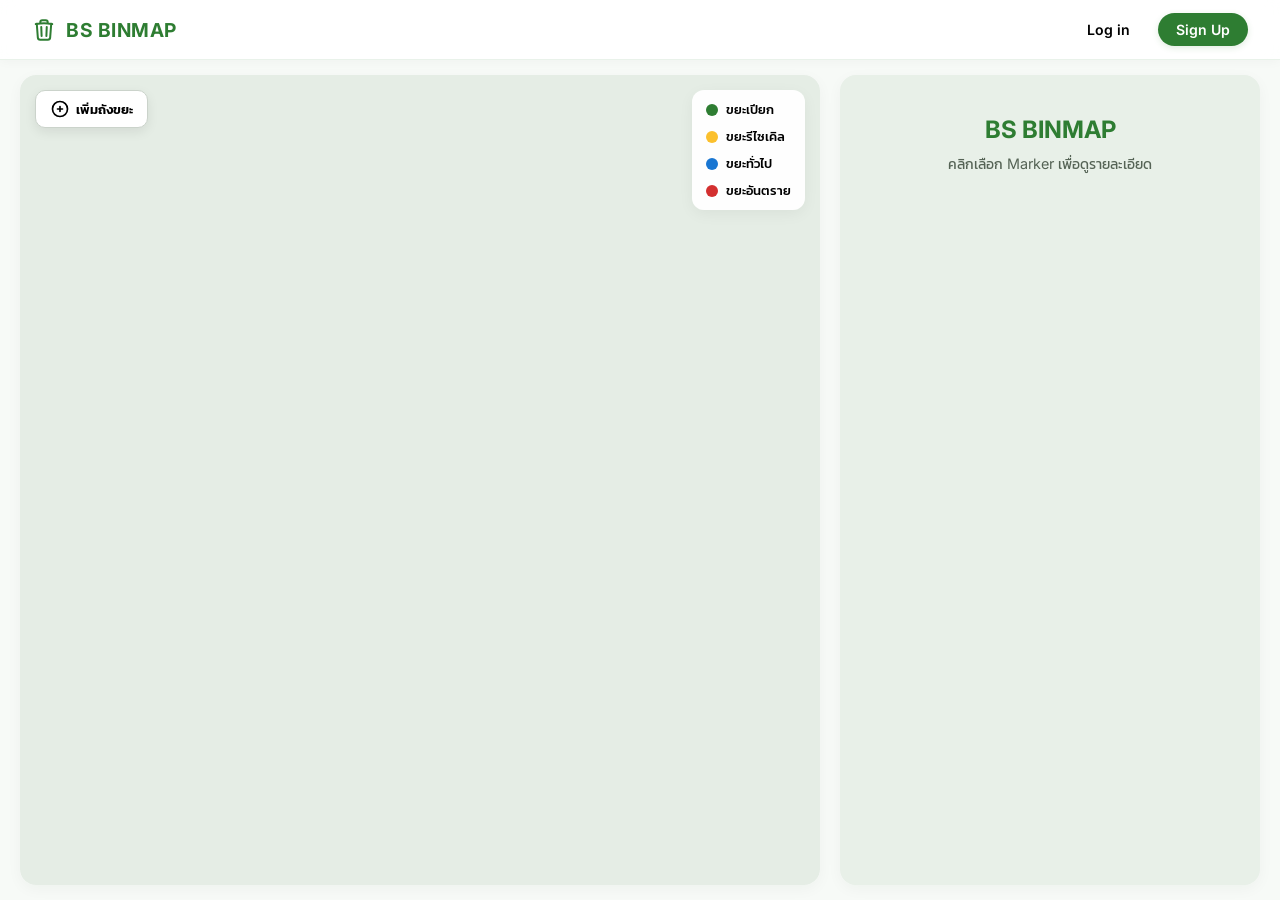
==== index.html @ f14abd6c "First upload" ====
<!DOCTYPE html>
<html lang="th">
<head>
    <meta charset="UTF-8">
    <meta name="viewport" content="width=device-width, initial-scale=1.0">
    <title>BS BINMAP</title>
    <link rel="preconnect" href="https://fonts.googleapis.com">
    <link rel="preconnect" href="https://fonts.gstatic.com" crossorigin>
    <link href="https://fonts.googleapis.com/css2?family=Inter:wght@400;500;600;700&family=Kanit:wght@300;400;500;600;700&display=swap" rel="stylesheet">
    <link rel="stylesheet" href="https://unpkg.com/leaflet@1.9.4/dist/leaflet.css" />
    <link rel="stylesheet" href="style.css">
</head>
<body>

    <header class="main-header">
        <div class="header-left">
            <div class="logo-container">
                <svg class="trash-icon" xmlns="http://www.w3.org/2000/svg" fill="none" viewBox="0 0 24 24" stroke-width="2" stroke="currentColor">
                    <path stroke-linecap="round" stroke-linejoin="round" d="M14.74 9l-.346 9m-4.788 0L9.26 9m9.968-3.21c.342.052.682.107 1.022.166m-1.022-.165L18.16 19.673a2.25 2.25 0 01-2.244 2.077H8.084a2.25 2.25 0 01-2.244-2.077L4.772 5.79m14.456 0a48.108 48.108 0 00-3.478-.397m-12 .562c.34-.059.68-.114 1.022-.165m0 0a48.11 48.11 0 013.478-.397m7.5 0v-.916c0-1.18-.91-2.164-2.09-2.201a51.964 51.964 0 00-3.32 0c-1.18.037-2.09 1.022-2.09 2.201v.916m7.5 0a48.667 48.667 0 00-7.5 0" />
                </svg>
                <span class="brand-name">BS BINMAP</span>
            </div>
        </div>
        <div class="header-right">
<div class="auth-buttons">
                    <a href="login.html" class="btn-login">Log in</a>
                    <a href="signup.html" class="btn-signup">Sign Up</a>
                </div>
        </div>
    </header>

    <main class="content-area">
        <div class="main-container">
            
            <div class="map-card">
                <div id="map"></div>

                <button id="addBinModeBtn" title="โหมดเพิ่มจุดทิ้งขยะใหม่">
                    <svg xmlns="http://www.w3.org/2000/svg" fill="none" viewBox="0 0 24 24" stroke-width="2" stroke="currentColor" style="width: 20px; height: 20px;">
                        <path stroke-linecap="round" stroke-linejoin="round" d="M12 9v6m3-3H9m12 0a9 9 0 11-18 0 9 9 0 0118 0z" />
                    </svg>
                    <span>เพิ่มถังขยะ</span>
                </button>
                
                <div class="map-legend">
                    <div class="legend-item">
                        <div class="marker-icon green"></div>
                        <span class="legend-text">ขยะเปียก </span>
                    </div>
                    <div class="legend-item">
                        <div class="marker-icon yellow"></div>
                        <span class="legend-text">ขยะรีไซเคิล</span>
                    </div>
                    <div class="legend-item">
                        <div class="marker-icon blue"></div>
                        <span class="legend-text">ขยะทั่วไป</span>
                    </div>
                    <div class="legend-item">
                        <div class="marker-icon red"></div>
                        <span class="legend-text">ขยะอันตราย</span>
                    </div>
                </div>
            </div>

            <aside class="sidebar">
                
                <div id="sidebarPlaceholder">
                    <h2>BS BINMAP</h2>
                    <p>คลิกเลือก Marker เพื่อดูรายละเอียด<br>
                </div>

                <div id="sidebarContent">
                    <div class="sidebar-header-title">
                        <h3 id="binTitle">-</h3>
                        <button class="close-sidebar-btn" title="ปิดข้อมูล">&times;</button>
                    </div>

                    <img id="binImage" class="sidebar-image" src="" alt="Bin Image">

                    <div class="info-group-box">
                        <div class="info-row">
                            <span class="info-label">ประเภท</span>
                            <span class="info-text" id="binType">-</span>
                        </div>
                        <div class="info-row">
                            <span class="info-label">สีของถัง</span>
                            <span class="info-text" id="binColor">-</span>
                        </div>
                        <div class="info-row">
                            <span class="info-label">สถานที่</span>
                            <span class="info-text" id="binLocation">-</span>
                        </div>
                        <div class="info-row">
                            <span class="info-label">อัปเดตล่าสุด</span>
                            <span class="info-text" id="binUpdate">-</span>
                        </div>
                    </div>

                    <div class="combined-feedback-box">
                        <h4>ความคิดเห็น</h4>
                        <div id="binComments"></div>
                                <div class="inline-contribution">
                                    <input type="text" class="report-input" placeholder="พิมพ์ความคิดเห็น หรือรายงานปัญหาถังขยะ...">
                                    <div class="action-buttons-group">
                                        <button class="upload-btn" id="uploadImageBtn">📸 อัปโหลดรูปภาพ</button>
                                        <button class="submit-report-btn">ส่งรายงาน</button>
                                    </div>
                                    <input type="file" id="imageInput" style="display: none;" accept="image/*">
                                    <div id="imagePreviewContainer" class="image-preview-container" style="position: relative; margin-top: 10px; display: none; justify-content: center; align-items: center; background: #f0f0f0; border-radius: 12px; padding: 5px;">
                                        <img id="imagePreview" src="" style="max-width: 100%; max-height: 200px; width: auto; height: auto; object-fit: contain; border-radius: 8px; border: 2px solid var(--primary-light);">
                                        <button id="removeImageBtn" style="position: absolute; top: -10px; right: -10px; background: rgba(255,0,0,0.8); color: white; border: none; border-radius: 50%; width: 24px; height: 24px; cursor: pointer; font-size: 14px; font-weight: bold; box-shadow: 0 2px 5px rgba(0,0,0,0.2);">&times;</button>
                                    </div>
                                </div>
                        </div>
                    </div>
                </div>

            </aside>

        </div>
    </main>

    <div id="addBinModal" class="modal-backdrop" style="display: none;">
        <div class="modal-container">
            <div class="modal-header">
                <h3>➕ เพิ่มจุดทิ้งขยะใหม่</h3>
                <button id="closeModalBtn" class="close-modal-x">&times;</button>
            </div>
            <div class="modal-body">
                <div class="form-group">
                    <label>ประเภทขยะ</label>
                    <select id="newBinType" class="report-input" style="width:100%; height:36px; background:white; font-family:inherit;">
                        <option value="ขยะเปียก">ขยะเปียก</option>
                        <option value="ขยะรีไซเคิล" selected>ขยะรีไซเคิล</option>
                        <option value="ขยะทั่วไป">ขยะทั่วไป</option>
                        <option value="ขยะอันตราย">ขยะอันตราย</option>
                    </select>
                </div>
                <div class="form-group">
                    <label>คำอธิบายสถานที่ตั้ง</label>
                    <input type="text" id="newBinLocation" class="report-input" placeholder="ตัวอย่าง: ข้างประตูทางเข้าขวาฝั่งโรงอาหาร">
                </div>
            </div>
            <div class="modal-footer">
                <button id="saveBinBtn" class="submit-report-btn modal-submit-btn">💾 บันทึกจุดทิ้งขยะใหม่</button>
            </div>
        </div>
    </div>

    <!-- Image Viewer Modal -->
    <div id="imageViewerModal" class="image-viewer-backdrop">
        <div class="image-viewer-container">
            <img id="fullImage" src="" alt="Full View">
            <button class="close-viewer-btn">&times;</button>
        </div>
    </div>

    <script src="https://unpkg.com/leaflet@1.9.4/dist/leaflet.js"></script>
    <script src="https://cdn.jsdelivr.net/npm/@supabase/supabase-js@2"></script>
    <script src="script.js"></script>
</body>
</html>
---- style.css ----
:root {
    --primary-color: #1b5e20; 
    --primary-light: #2e7d32;
    --sidebar-bg: #e8f0e8;    
    --bg-color: #f7faf7;      
    --card-bg: #FFFFFF;
    --text-main: #000000;     
    --text-muted: #718096;
    --shadow: 0 4px 15px rgba(26, 54, 26, 0.04); 
    --border-radius: 16px;
    --transition: all 0.2s cubic-bezier(0.4, 0, 0.2, 1);
}

* {
    box-sizing: border-box;
    margin: 0;
    padding: 0;
}

html, body {
    width: 100%;
    height: 100%;
    overflow: hidden;
    font-family: 'Inter', 'Kanit', sans-serif;
    background-color: var(--bg-color);
    color: var(--text-main);
}

/* ===================================================
   🌟 ปรับปรุงส่วนหัว (MAIN HEADER)
   =================================================== */
.main-header {
    display: flex;
    justify-content: space-between;
    align-items: center;
    padding: 0 2rem;
    height: 60px; 
    background-color: rgba(255, 255, 255, 0.9); 
    backdrop-filter: blur(8px);
    -webkit-backdrop-filter: blur(8px);
    border-bottom: 1px solid rgba(46, 125, 50, 0.1);
    box-shadow: 0 2px 10px rgba(0, 0, 0, 0.03);
    position: relative;
    z-index: 1005;
}

.header-left .logo-container {
    display: flex;
    align-items: center;
    gap: 10px;
}

.trash-icon {
    width: 24px;
    height: 24px;
    color: var(--primary-light);
}

.brand-name {
    font-size: 1.2rem;
    font-weight: 700;
    color: var(--primary-light); 
    letter-spacing: 0.5px;
}

/* AUTH BUTTONS */
.auth-buttons {
    display: flex;
    align-items: center;
    gap: 16px;
}

.btn-login {
    background: none;
    border: none;
    font-family: inherit;
    font-size: 0.88rem;
    font-weight: 600;
    color: var(--text-main);
    cursor: pointer;
    transition: var(--transition);
    padding: 6px 12px;
    text-decoration: none;
}
.btn-login:hover {
    color: var(--primary-light);
    transform: scale(1.08); 
}

.btn-signup {
    background-color: var(--primary-light);
    color: white;
    border: none;
    padding: 8px 18px;
    border-radius: 20px;
    font-family: inherit;
    font-size: 0.88rem;
    font-weight: 600;
    cursor: pointer;
    box-shadow: 0 2px 6px rgba(46, 125, 50, 0.15);
    transition: var(--transition);
    text-decoration: none;
    display: inline-block;
}
.btn-signup:hover {
    background-color: var(--primary-color);
    box-shadow: 0 4px 12px rgba(27, 94, 32, 0.25);
    transform: scale(1.08); 
}

/* LAYOUT */
.content-area {
    padding: 15px 20px;
    height: calc(100vh - 60px);
    display: flex;
    align-items: center;
    justify-content: center;
    overflow: hidden; 
}

.main-container {
    display: flex;
    width: 100%;
    height: 100%; 
    align-items: stretch; 
}

.map-card {
    background-color: var(--card-bg);
    flex: 1;
    border-radius: var(--border-radius);
    box-shadow: var(--shadow);
    overflow: hidden;
    position: relative;
    height: 100%;
}

#map { width: 100%; height: 100%; background-color: #e5ede5 !important; }

#addBinModeBtn {
    position: absolute;
    top: 15px;
    left: 15px;
    z-index: 1000;
    display: flex;
    align-items: center;
    gap: 6px;
    background: white;
    border: 1px solid #cbd3cb;
    padding: 8px 14px;
    border-radius: 10px;
    font-family: inherit;
    font-size: 0.82rem;
    font-weight: 600;
    color: var(--text-main);
    cursor: pointer;
    box-shadow: 0 4px 12px rgba(0,0,0,0.08);
    transition: var(--transition);
}
#addBinModeBtn:hover {
    background: #f0f7f0;
    border-color: var(--primary-light);
    transform: scale(1.04);
}
#addBinModeBtn.active {
    background: #e65100; 
    color: white;
    border-color: #e65100;
}

/* LEGEND */
.map-legend {
    position: absolute;
    top: 15px;
    right: 15px;
    z-index: 1000;
    background: rgba(255, 255, 255, 0.95);
    padding: 10px 14px;
    border-radius: 12px;
    box-shadow: 0 4px 15px rgba(0, 0, 0, 0.05);
    display: flex;
    flex-direction: column;
    gap: 8px;
}

.legend-item { display: flex; align-items: center; gap: 8px; }
.legend-text { font-size: 0.8rem; font-weight: 500; }
.marker-icon { width: 12px; height: 12px; border-radius: 50%; }
.marker-icon.green { background: #2E7D32; }
.marker-icon.yellow { background: #FBC02D; }
.marker-icon.blue { background: #1976D2; }
.marker-icon.red { background: #D32F2F; }

/* MARKER ANIMATION */
.custom-bin-marker-wrapper {
    transition: transform 0.2s cubic-bezier(0.4, 0, 0.2, 1);
    transform-origin: 11px 30px; 
    cursor: pointer;
}
.custom-bin-marker-wrapper:hover {
    transform: scale(1.25); 
}

/* SIDEBAR */
.sidebar {
    width: 420px;       
    min-width: 420px;   
    background: var(--sidebar-bg); 
    border-radius: var(--border-radius);
    box-shadow: var(--shadow);
    margin-left: 20px;
    padding: 20px;      
    height: 100%;       
    max-height: 100%;   
    overflow: hidden;   
    display: flex;
    flex-direction: column;
    gap: 16px;
}

#sidebarPlaceholder {
    height: 100%;
    display: flex;
    flex-direction: column;
    justify-content: center;
    align-items: center;
    color: var(--text-muted);
    text-align: center;
    padding: 20px;
}
#sidebarPlaceholder h2 {
    color: var(--primary-light);
    font-size: 1.5rem; 
    margin-bottom: 8px;
    font-weight: 700;
}
#sidebarPlaceholder p {
    font-size: 0.9rem; 
    line-height: 1.6;
    color: #556355;
}

#sidebarContent {
    width: 100%;
    height: 100%;
    display: flex; 
    flex-direction: column;
    gap: 20px; 
    opacity: 0;
    transform: translateX(30px);
    pointer-events: none;
    transition: all 0.4s cubic-bezier(0.4, 0, 0.2, 1);
}

#sidebarContent.show {
    opacity: 1;
    transform: translateX(0);
    pointer-events: auto;
}


.sidebar-header-title {
    display: flex;
    justify-content: space-between;
    align-items: center;
    padding-bottom: 4px;
}
.sidebar-header-title h3 {
    font-size: 1.2rem; 
    font-weight: 700;
    color: #111;
    word-break: break-word;
}
.close-sidebar-btn {
    background: none;
    border: none;
    font-size: 1.5rem;
    color: #888;
    cursor: pointer;
    transition: var(--transition);
}
.close-sidebar-btn:hover { color: #444; }

.sidebar-image {
    width: 100%;         
    height: 240px;       
    object-fit: cover;    
    border-radius: 16px;
    background: #cbd3cb;
    box-shadow: 0 4px 12px rgba(0,0,0,0.08);
}

.info-group-box {
    background: var(--card-bg);
    border-radius: 16px;
    padding: 16px;   
    display: flex;
    flex-direction: column;
    box-shadow: 0 2px 10px rgba(0,0,0,0.03);
}
.info-row {
    display: flex;
    justify-content: space-between;
    align-items: center;              
    gap: 15px;
    padding: 8px 0;      
    border-bottom: 1px solid #f2f7f2;
}
.info-row:last-child { border-bottom: none; }
.info-label { font-size: 0.8rem; color: #8a96a8; font-weight: 500; }
.info-text { font-size: 0.85rem; color: var(--text-main); font-weight: 600; text-align: right; word-break: break-word; }

.combined-feedback-box {
    background: var(--card-bg);
    border-radius: 16px;
    padding: 16px;
    display: flex;
    flex-direction: column;
    flex: 1;               
    min-height: 0;         
    gap: 12px;
    box-shadow: 0 2px 10px rgba(0,0,0,0.03);
}
.combined-feedback-box h4 { font-size: 0.9rem; color: #1a202c; font-weight: 700; margin-bottom: 4px; }

#binComments { 
    display: flex; 
    flex-direction: column; 
    gap: 10px; 
    flex: 1;               
    overflow-y: auto;   
    overflow-x: hidden; 
    padding-right: 8px;
    position: relative;
    min-height: 0;         
}

.empty-comment-placeholder {
    display: flex;
    align-items: center;
    justify-content: center;
    height: 100%;
    width: 100%;
    color: var(--text-muted);
    font-size: 0.85rem;
    font-weight: 500;
    font-style: italic;
    text-align: center;
}

.comment-card {
    background: #f8fafc;
    padding: 10px 12px;
    border-radius: 12px;
    display: flex;
    gap: 10px;
    align-items: flex-start;
    position: relative;
    width: 100%; 
    border: 1px solid #edf2f7;
}
.user-avatar { width: 30px; height: 30px; border-radius: 50%; background: #cbd5e0; object-fit: cover; }
.comment-main { display: flex; flex-direction: column; flex: 1; min-width: 0; }
.comment-user-info { display: flex; gap: 8px; align-items: center; margin-bottom: 2px; }
.username { font-size: 0.8rem; font-weight: 600; color: #2d3748; }
.comment-time { font-size: 0.7rem; color: var(--text-muted); }
.comment-text { font-size: 0.85rem; color: #4a5568; line-height: 1.4; word-break: break-word; }

.inline-contribution { 
    border-top: 1px solid #edf2f7; 
    padding-top: 16px; 
    display: flex; 
    flex-direction: column; 
    gap: 10px; 
    margin-top: 8px;
}
.report-input { 
    width: 100%; 
    padding: 10px 14px; 
    border: 1px solid #e2e8f0; 
    border-radius: 12px; 
    font-size: 0.85rem; 
    outline: none; 
    background: #fafdfa; 
    transition: var(--transition);
}
.report-input:focus { border-color: var(--primary-light); box-shadow: 0 0 0 3px rgba(46, 125, 50, 0.1); }

.action-buttons-group { display: flex; gap: 8px; }
.upload-btn, .submit-report-btn { 
    flex: 1; 
    padding: 8px; 
    border: none; 
    border-radius: 12px; 
    font-size: 0.8rem; 
    font-weight: 600; 
    cursor: pointer; 
    display: flex; 
    justify-content: center; 
    align-items: center; 
    gap: 6px; 
    transition: var(--transition);
}
.upload-btn { background: #e2f0e2; color: #2e7d32; }
.upload-btn:hover { background: #d4e8d4; }
.submit-report-btn { background: var(--primary-light); color: white; }
.submit-report-btn:hover { background: var(--primary-color); transform: translateY(-1px); }

/* MODAL WINDOW STYLES */
.modal-backdrop {
    position: fixed;
    top: 0;
    left: 0;
    width: 100vw;
    height: 100vh;
    background-color: rgba(0, 0, 0, 0.4); 
    z-index: 2000; 
    display: flex;
    justify-content: center;
    align-items: center;
}

.modal-container {
    background: white;
    width: 360px;
    border-radius: 16px;
    box-shadow: 0 10px 30px rgba(0, 0, 0, 0.15);
    display: flex;
    flex-direction: column;
    overflow: hidden;
    animation: modalFadeIn 0.2s ease-out;
}

@keyframes modalFadeIn {
    from { transform: scale(0.95); opacity: 0; }
    to { transform: scale(1); opacity: 1; }
}

.modal-header {
    display: flex;
    justify-content: space-between;
    align-items: center;
    padding: 14px 18px;
    border-bottom: 1px solid #edf2f7;
}
.modal-header h3 {
    font-size: 0.95rem;
    font-weight: 600;
}
.close-modal-x {
    background: none;
    border: none;
    font-size: 1.4rem;
    color: #a0aec0;
    cursor: pointer;
}
.close-modal-x:hover { color: #4a5568; }

.modal-body {
    padding: 16px 18px;
    display: flex;
    flex-direction: column;
    gap: 12px;
}
.form-group {
    display: flex;
    flex-direction: column;
    gap: 4px;
}
.form-group label {
    font-size: 0.8rem;
    font-weight: 600;
    color: #4a5568;
}

.modal-footer {
    padding: 12px 18px 16px;
}
.modal-submit-btn {
    width: 100%;
    padding: 10px !important;
    border-radius: 10px !important;
    font-size: 0.82rem !important;
}

/* AUTH PAGES STYLES */
.auth-page {
    display: flex;
    justify-content: center;
    align-items: center;
    min-height: 100vh;
    background-color: var(--bg-color);
    font-family: inherit;
}

.auth-card {
    background: white;
    width: 100%;
    max-width: 400px;
    padding: 40px 30px;
    border-radius: var(--border-radius);
    box-shadow: 0 10px 25px rgba(0, 0, 0, 0.05);
    text-align: center;
    display: flex;
    flex-direction: column;
    gap: 20px;
}

.auth-card h2 {
    font-size: 1.8rem;
    font-weight: 700;
    color: var(--text-main);
    margin-bottom: 10px;
}

.auth-form {
    display: flex;
    flex-direction: column;
    gap: 15px;
    text-align: left;
}

.auth-field {
    position: relative;
    display: flex;
    flex-direction: column;
    gap: 5px;
}

.auth-field label {
    font-size: 0.85rem;
    font-weight: 600;
    color: var(--text-muted);
    margin-left: 4px;
}

.auth-input {
    width: 100%;
    padding: 12px 15px;
    border: 1px solid #e2e8f0;
    border-radius: 12px;
    font-size: 1rem;
    outline: none;
    transition: var(--transition);
    font-family: inherit;
}

.auth-input:focus {
    border-color: var(--primary-light);
    box-shadow: 0 0 0 3px rgba(46, 125, 50, 0.1);
}

.btn-auth-submit {
    background-color: var(--primary-light);
    color: white;
    border: none;
    padding: 14px;
    border-radius: 12px;
    font-size: 1rem;
    font-weight: 600;
    cursor: pointer;
    transition: var(--transition);
    margin-top: 10px;
}

.btn-auth-submit:hover {
    background-color: var(--primary-color);
    transform: translateY(-2px);
}

.auth-footer {
    margin-top: 15px;
    font-size: 0.9rem;
    color: var(--text-muted);
}

.auth-footer a {
    color: var(--primary-light);
    text-decoration: none;
    font-weight: 600;
}

.auth-footer a:hover {
    text-decoration: underline;
}

.auth-divider {
    display: flex;
    align-items: center;
    text-align: center;
    margin: 10px 0;
    color: #cbd5e0;
    font-size: 0.8rem;
}

.auth-divider::before, .auth-divider::after {
    content: '';
    flex: 1;
    border-bottom: 1px solid #edf2f7;
}

.auth-divider:not(:empty)::before { margin-right: .25em; }
.auth-divider:not(:empty)::after { margin-left: .25em; }

.btn-google {
    display: flex;
    align-items: center;
    justify-content: center;
    gap: 10px;
    width: 100%;
    padding: 12px;
    border: 1px solid #e2e8f0;
    border-radius: 12px;
    background: white;
    cursor: pointer;
    font-family: inherit;
    font-size: 0.9rem;
    font-weight: 500;
    transition: var(--transition);
}

.btn-google:hover {
    background: #f8fafc;
    border-color: #cbd5e0;
}

@media (max-width: 1100px) {
    html, body { overflow: auto; }
    .content-area { height: auto; }
    .main-container { flex-direction: column; }
    .sidebar { width: 100%; min-width: 100%; margin-left: 0; margin-top: 15px; height: auto; }
}

/* IMAGE VIEWER STYLES */
.image-viewer-backdrop {
    position: fixed;
    top: 0;
    left: 0;
    width: 100vw;
    height: 100vh;
    background-color: rgba(0, 0, 0, 0.85);
    z-index: 3000;
    display: none; /* ควบคุมด้วย JS */
    justify-content: center;
    align-items: center;
    backdrop-filter: blur(5px);
    cursor: zoom-out;
}

.image-viewer-container {
    position: relative;
    max-width: 90vw;
    max-height: 90vh;
    display: flex;
    justify-content: center;
    align-items: center;
    animation: imageZoomIn 0.3s ease-out;
}

.image-viewer-container img {
    max-width: 100%;
    max-height: 90vh;
    object-fit: contain;
    border-radius: 12px;
    box-shadow: 0 20px 50px rgba(0,0,0,0.5);
}

.close-viewer-btn {
    position: absolute;
    top: -40px;
    right: -40px;
    background: none;
    border: none;
    color: white;
    font-size: 2.5rem;
    cursor: pointer;
    transition: var(--transition);
}
.close-viewer-btn:hover {
    transform: scale(1.2);
    color: #ff4d4d;
}

@keyframes imageZoomIn {
    from { transform: scale(0.8); opacity: 0; }
    to { transform: scale(1); opacity: 1; }
}
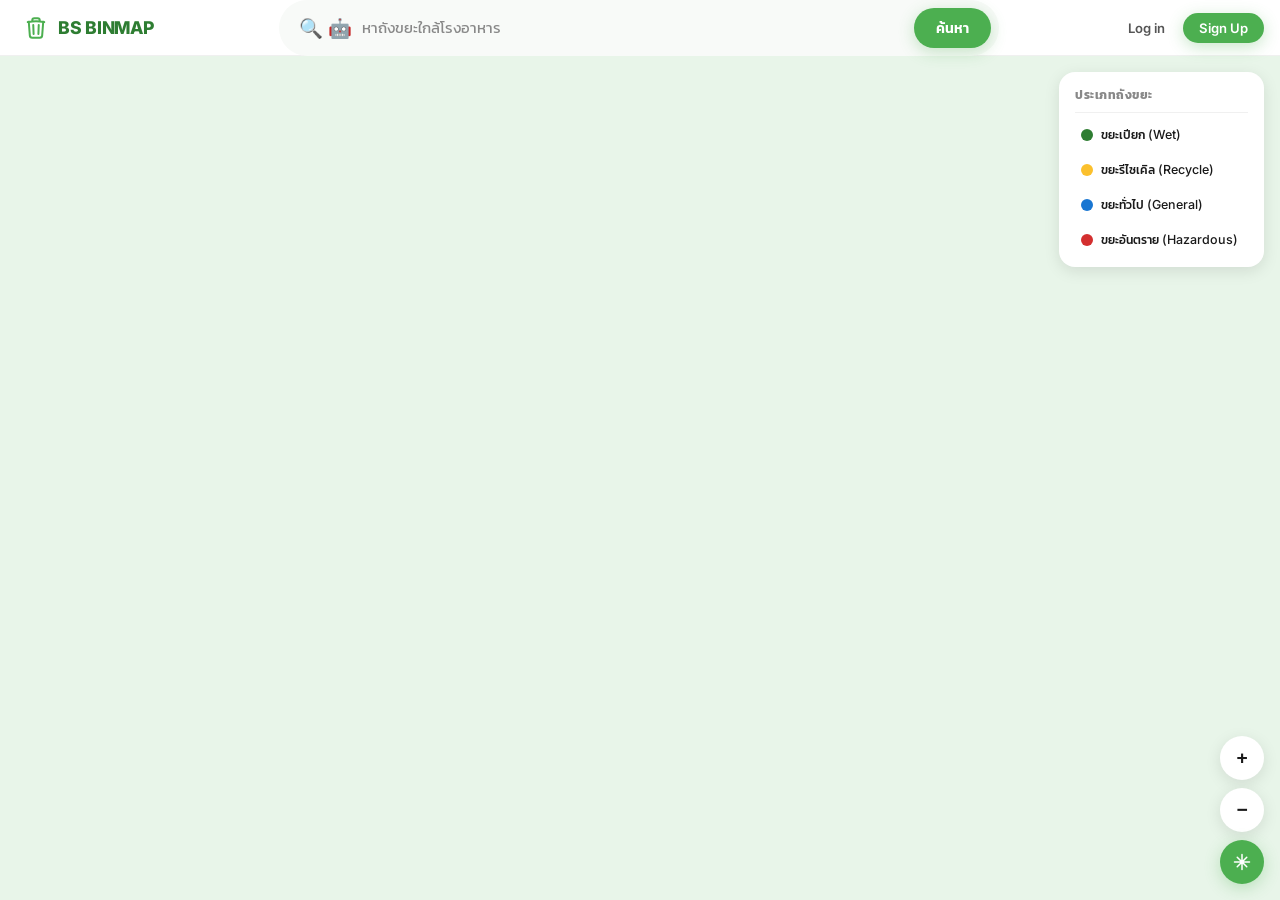
==== commit e0ce38b2: "Second" ====
--- a/index.html
+++ b/index.html
@@ -6,11 +6,29 @@
     <title>BS BINMAP</title>
     <link rel="preconnect" href="https://fonts.googleapis.com">
     <link rel="preconnect" href="https://fonts.gstatic.com" crossorigin>
-    <link href="https://fonts.googleapis.com/css2?family=Inter:wght@400;500;600;700&family=Kanit:wght@300;400;500;600;700&display=swap" rel="stylesheet">
+    <link href="https://fonts.googleapis.com/css2?family=Inter:wght@400;500;600;700;800&family=Kanit:wght@300;400;500;600;700&display=swap" rel="stylesheet">
     <link rel="stylesheet" href="https://unpkg.com/leaflet@1.9.4/dist/leaflet.css" />
     <link rel="stylesheet" href="style.css">
 </head>
 <body>
+
+    <!-- Location Permission Modal -->
+    <div id="locationModal" class="location-modal-backdrop" style="display: none;">
+        <div class="location-modal">
+            <div class="location-modal-icon">📍</div>
+            <h3>อนุญาตการเข้าถึงตำแหน่ง</h3>
+            <p>ระบบต้องการรู้ตำแหน่งปัจจุบันของคุณ<br>เพื่อแสดงถังขยะที่ใกล้ที่สุดบนแผนที่<br>และบันทึกเหตุการณ์ร้องเรียนในพื้นที่ของคุณ</p>
+            <div class="location-modal-steps">
+                <div class="location-step-dot"></div>
+                <div class="location-step-line"></div>
+                <div class="location-step-dot inactive"></div>
+            </div>
+            <div class="location-modal-buttons">
+                <button class="location-modal-btn deny" id="locationDenyBtn">ไม่อนุญาต</button>
+                <button class="location-modal-btn allow" id="locationAllowBtn">อนุญาต</button>
+            </div>
+        </div>
+    </div>
 
     <header class="main-header">
         <div class="header-left">
@@ -21,131 +39,145 @@
                 <span class="brand-name">BS BINMAP</span>
             </div>
         </div>
+
+        <div class="header-center">
+            <div class="ai-search-box">
+                <span class="ai-search-icon">🔍 🤖</span>
+                <input type="text" id="aiSearchInput" class="ai-search-input" placeholder="หาถังขยะใกล้โรงอาหาร" autocomplete="off">
+                <button id="aiSearchBtn" class="ai-search-btn" aria-label="ค้นหา"><span class="ai-search-btn-label">ค้นหา</span><span class="ai-search-spinner"></span></button>
+            </div>
+
+            <div id="aiSuggestions" class="ai-suggestions">
+                <button class="ai-suggest-chip" data-query="หาถังขยะใกล้โรงอาหาร">🗑️ ถังใกล้โรงอาหาร</button>
+                <button class="ai-suggest-chip" data-query="หาถังขยะใกล้สนามฟุตบอล">⚽ ถังใกล้สนามฟุตบอล</button>
+                <button class="ai-suggest-chip" data-query="หาถังขยะใกล้สนามบาส">🏀 ถังใกล้สนามบาส</button>
+                <button class="ai-suggest-chip" data-query="หาถังรีไซเคิล">♻️ หาถังรีไซเคิล</button>
+            </div>
+
+            <div id="aiResult" class="ai-result" style="display:none;">
+                <div class="ai-result-icon">🤖</div>
+                <div class="ai-result-body">
+                    <span class="ai-result-title">BS BINMAP AI</span>
+                    <span class="ai-result-text"></span>
+                </div>
+            </div>
+        </div>
+
         <div class="header-right">
-<div class="auth-buttons">
-                    <a href="login.html" class="btn-login">Log in</a>
-                    <a href="signup.html" class="btn-signup">Sign Up</a>
-                </div>
+            <div class="auth-buttons">
+                <a href="login.html" class="btn-login">Log in</a>
+                <a href="signup.html" class="btn-signup">Sign Up</a>
+            </div>
         </div>
     </header>
 
     <main class="content-area">
         <div class="main-container">
-            
+
             <div class="map-card">
                 <div id="map"></div>
 
-                <button id="addBinModeBtn" title="โหมดเพิ่มจุดทิ้งขยะใหม่">
-                    <svg xmlns="http://www.w3.org/2000/svg" fill="none" viewBox="0 0 24 24" stroke-width="2" stroke="currentColor" style="width: 20px; height: 20px;">
-                        <path stroke-linecap="round" stroke-linejoin="round" d="M12 9v6m3-3H9m12 0a9 9 0 11-18 0 9 9 0 0118 0z" />
-                    </svg>
-                    <span>เพิ่มถังขยะ</span>
-                </button>
-                
+                <!-- Floating Legend -->
                 <div class="map-legend">
+                    <div class="legend-title">ประเภทถังขยะ</div>
                     <div class="legend-item">
-                        <div class="marker-icon green"></div>
-                        <span class="legend-text">ขยะเปียก </span>
+                        <span class="marker-chips">
+                            <span class="marker-chip green"><span class="marker-dot"></span>ขยะเปียก (Wet)</span>
+                        </span>
                     </div>
                     <div class="legend-item">
-                        <div class="marker-icon yellow"></div>
-                        <span class="legend-text">ขยะรีไซเคิล</span>
+                        <span class="marker-chips">
+                            <span class="marker-chip yellow"><span class="marker-dot"></span>ขยะรีไซเคิล (Recycle)</span>
+                        </span>
                     </div>
                     <div class="legend-item">
-                        <div class="marker-icon blue"></div>
-                        <span class="legend-text">ขยะทั่วไป</span>
+                        <span class="marker-chips">
+                            <span class="marker-chip blue"><span class="marker-dot"></span>ขยะทั่วไป (General)</span>
+                        </span>
                     </div>
                     <div class="legend-item">
-                        <div class="marker-icon red"></div>
-                        <span class="legend-text">ขยะอันตราย</span>
+                        <span class="marker-chips">
+                            <span class="marker-chip red"><span class="marker-dot"></span>ขยะอันตราย (Hazardous)</span>
+                        </span>
                     </div>
+                </div>
+
+                <!-- Map Controls -->
+                <div class="map-controls">
+                    <button class="map-ctl-btn" id="zoomInBtn" title="ขยาย">+</button>
+                    <button class="map-ctl-btn" id="zoomOutBtn" title="ย่อ">−</button>
+                    <button class="map-ctl-btn" id="locateBtn" title="ตำแหน่งของฉัน">
+                        <svg xmlns="http://www.w3.org/2000/svg" viewBox="0 0 24 24" fill="none" stroke="currentColor" stroke-width="2" style="width:18px;height:18px;"><path stroke-linecap="round" stroke-linejoin="round" d="M12 2L12 22M2 12L22 12M5.636 5.636L18.364 18.364M18.364 5.636L5.636 18.364" /></svg>
+                    </button>
                 </div>
             </div>
 
-            <aside class="sidebar">
-                
+            <!-- Sidebar / Bin Detail Panel -->
+            <aside class="sidebar" id="sidebar">
+                <div class="sidebar-drag-handle" id="sidebarDragHandle"></div>
                 <div id="sidebarPlaceholder">
+                    <div class="ph-icon">🗑️</div>
                     <h2>BS BINMAP</h2>
-                    <p>คลิกเลือก Marker เพื่อดูรายละเอียด<br>
+                    <p>คลิกเลือก Marker เพื่อดูรายละเอียด</p>
                 </div>
 
                 <div id="sidebarContent">
-                    <div class="sidebar-header-title">
-                        <h3 id="binTitle">-</h3>
+                    <div class="sidebar-header">
+                        <div class="sidebar-title-group">
+                            <div class="sidebar-bin-ico">🗑️</div>
+                            <div>
+                                <h3 id="binTitle">ถังขยะ</h3>
+                            </div>
+                        </div>
                         <button class="close-sidebar-btn" title="ปิดข้อมูล">&times;</button>
                     </div>
 
-                    <img id="binImage" class="sidebar-image" src="" alt="Bin Image">
+                    <div class="sidebar-scroll">
+                        <div class="sidebar-image-wrap">
+                            <img id="binImage" class="sidebar-image" src="" alt="Bin Image" onerror="this.style.display='none'; this.nextElementSibling.style.display='flex';">
+                            <div class="sidebar-image-placeholder" style="display:none; width:100%; height:200px; background:var(--map-tint); border-radius:var(--radius-lg); align-items:center; justify-content:center; flex-direction:column; gap:8px;">
+                                <span style="font-size:2rem;">🗑️</span>
+                                <span style="font-size:0.82rem; color:var(--text-muted); font-weight:500;">ไม่มีรูปภาพ</span>
+                            </div>
+                        </div>
 
-                    <div class="info-group-box">
-                        <div class="info-row">
-                            <span class="info-label">ประเภท</span>
-                            <span class="info-text" id="binType">-</span>
+                        <div class="info-group-box">
+                            <div class="info-row">
+                                <span class="info-label">ประเภทถังขยะ</span>
+                                <span class="info-text value-pill" id="binType">-</span>
+                            </div>
+                            <div class="info-row">
+                                <span class="info-label">สถานที่</span>
+                                <span class="info-text" id="binLocation">-</span>
+                            </div>
+                            <div class="info-row">
+                                <span class="info-label">อัปเดตล่าสุด</span>
+                                <span class="info-text" id="binUpdate">-</span>
+                            </div>
                         </div>
-                        <div class="info-row">
-                            <span class="info-label">สีของถัง</span>
-                            <span class="info-text" id="binColor">-</span>
-                        </div>
-                        <div class="info-row">
-                            <span class="info-label">สถานที่</span>
-                            <span class="info-text" id="binLocation">-</span>
-                        </div>
-                        <div class="info-row">
-                            <span class="info-label">อัปเดตล่าสุด</span>
-                            <span class="info-text" id="binUpdate">-</span>
-                        </div>
-                    </div>
 
-                    <div class="combined-feedback-box">
-                        <h4>ความคิดเห็น</h4>
-                        <div id="binComments"></div>
-                                <div class="inline-contribution">
-                                    <input type="text" class="report-input" placeholder="พิมพ์ความคิดเห็น หรือรายงานปัญหาถังขยะ...">
-                                    <div class="action-buttons-group">
-                                        <button class="upload-btn" id="uploadImageBtn">📸 อัปโหลดรูปภาพ</button>
-                                        <button class="submit-report-btn">ส่งรายงาน</button>
-                                    </div>
-                                    <input type="file" id="imageInput" style="display: none;" accept="image/*">
-                                    <div id="imagePreviewContainer" class="image-preview-container" style="position: relative; margin-top: 10px; display: none; justify-content: center; align-items: center; background: #f0f0f0; border-radius: 12px; padding: 5px;">
-                                        <img id="imagePreview" src="" style="max-width: 100%; max-height: 200px; width: auto; height: auto; object-fit: contain; border-radius: 8px; border: 2px solid var(--primary-light);">
-                                        <button id="removeImageBtn" style="position: absolute; top: -10px; right: -10px; background: rgba(255,0,0,0.8); color: white; border: none; border-radius: 50%; width: 24px; height: 24px; cursor: pointer; font-size: 14px; font-weight: bold; box-shadow: 0 2px 5px rgba(0,0,0,0.2);">&times;</button>
-                                    </div>
+                        <div class="combined-feedback-box">
+                            <h4>ความคิดเห็น</h4>
+                            <div id="binComments"></div>
+                            <div class="inline-contribution">
+                                <input type="text" class="report-input" placeholder="พิมพ์ความคิดเห็น หรือรายงานปัญหาถังขยะ...">
+                                <div class="action-buttons-group">
+                                    <button class="upload-btn" id="uploadImageBtn">📷 อัปโหลดรูปภาพ</button>
+                                    <button class="submit-report-btn">โพสต์ความคิดเห็น</button>
                                 </div>
+                                <input type="file" id="imageInput" style="display: none;" accept="image/*">
+                                <div id="imagePreviewContainer" class="image-preview-container" style="position: relative; margin-top: 10px; display: none; justify-content: center; align-items: center; background: #f0f0f0; border-radius: 12px; padding: 5px;">
+                                    <img id="imagePreview" src="" style="max-width: 100%; max-height: 200px; width: auto; height: auto; object-fit: contain; border-radius: 8px; border: 2px solid var(--primary-green);">
+                                    <button id="removeImageBtn" style="position: absolute; top: -10px; right: -10px; background: rgba(244,67,54,0.9); color: white; border: none; border-radius: 50%; width: 24px; height: 24px; cursor: pointer; font-size: 14px; font-weight: bold; box-shadow: 0 2px 5px rgba(0,0,0,0.2);">&times;</button>
+                                </div>
+                            </div>
                         </div>
                     </div>
                 </div>
-
             </aside>
 
         </div>
     </main>
-
-    <div id="addBinModal" class="modal-backdrop" style="display: none;">
-        <div class="modal-container">
-            <div class="modal-header">
-                <h3>➕ เพิ่มจุดทิ้งขยะใหม่</h3>
-                <button id="closeModalBtn" class="close-modal-x">&times;</button>
-            </div>
-            <div class="modal-body">
-                <div class="form-group">
-                    <label>ประเภทขยะ</label>
-                    <select id="newBinType" class="report-input" style="width:100%; height:36px; background:white; font-family:inherit;">
-                        <option value="ขยะเปียก">ขยะเปียก</option>
-                        <option value="ขยะรีไซเคิล" selected>ขยะรีไซเคิล</option>
-                        <option value="ขยะทั่วไป">ขยะทั่วไป</option>
-                        <option value="ขยะอันตราย">ขยะอันตราย</option>
-                    </select>
-                </div>
-                <div class="form-group">
-                    <label>คำอธิบายสถานที่ตั้ง</label>
-                    <input type="text" id="newBinLocation" class="report-input" placeholder="ตัวอย่าง: ข้างประตูทางเข้าขวาฝั่งโรงอาหาร">
-                </div>
-            </div>
-            <div class="modal-footer">
-                <button id="saveBinBtn" class="submit-report-btn modal-submit-btn">💾 บันทึกจุดทิ้งขยะใหม่</button>
-            </div>
-        </div>
-    </div>
 
     <!-- Image Viewer Modal -->
     <div id="imageViewerModal" class="image-viewer-backdrop">
@@ -159,4 +191,4 @@
     <script src="https://cdn.jsdelivr.net/npm/@supabase/supabase-js@2"></script>
     <script src="script.js"></script>
 </body>
-</html>+</html>
--- a/style.css
+++ b/style.css
@@ -1,17 +1,55 @@
+/* ============================================================
+   BS BINMAP — Redesigned CSS (Figma Design System Match)
+   ============================================================ */
+
+/* ── Design Tokens ── */
 :root {
-    --primary-color: #1b5e20; 
-    --primary-light: #2e7d32;
-    --sidebar-bg: #e8f0e8;    
-    --bg-color: #f7faf7;      
-    --card-bg: #FFFFFF;
-    --text-main: #000000;     
-    --text-muted: #718096;
-    --shadow: 0 4px 15px rgba(26, 54, 26, 0.04); 
-    --border-radius: 16px;
-    --transition: all 0.2s cubic-bezier(0.4, 0, 0.2, 1);
-}
-
-* {
+    --primary-green: #4CAF50;
+    --dark-green: #2E7D32;
+    --deep-green: #1B5E20;
+    --accent-green: #66BB6A;
+    --map-tint: #E8F5E9;
+    --danger-red: #F44336;
+    --danger-dark: #D32F2F;
+    --warning-orange: #FF9800;
+    --recycle-yellow: #FBC02D;
+    --general-blue: #1976D2;
+    --hazardous-red: #D32F2F;
+
+    --text-primary: #1a1a1a;
+    --text-secondary: #555555;
+    --text-muted: #888888;
+    --text-on-dark: #ffffff;
+
+    --bg-white: #ffffff;
+    --bg-light: #f8faf8;
+    --bg-card: #ffffff;
+    --bg-overlay: rgba(0, 0, 0, 0.4);
+
+    --shadow-xs: 0 1px 3px rgba(0, 0, 0, 0.06);
+    --shadow-sm: 0 2px 8px rgba(0, 0, 0, 0.08);
+    --shadow-md: 0 4px 16px rgba(0, 0, 0, 0.1);
+    --shadow-lg: 0 8px 32px rgba(0, 0, 0, 0.12);
+    --shadow-xl: 0 16px 48px rgba(0, 0, 0, 0.16);
+    --shadow-green: 0 4px 16px rgba(76, 175, 80, 0.3);
+
+    --radius-sm: 8px;
+    --radius-md: 12px;
+    --radius-lg: 16px;
+    --radius-xl: 20px;
+    --radius-pill: 999px;
+
+    --ease: cubic-bezier(0.4, 0, 0.2, 1);
+    --ease-pop: cubic-bezier(0.34, 1.56, 0.64, 1);
+    --ease-smooth: cubic-bezier(0.25, 0.1, 0.25, 1);
+
+    --header-height: 56px;
+    --sidebar-width: 380px;
+    --bottom-sheet-height: 80vh;
+}
+
+/* ── Reset ── */
+*, *::before, *::after {
     box-sizing: border-box;
     margin: 0;
     padding: 0;
@@ -21,626 +59,1322 @@
     width: 100%;
     height: 100%;
     overflow: hidden;
-    font-family: 'Inter', 'Kanit', sans-serif;
-    background-color: var(--bg-color);
-    color: var(--text-main);
-}
-
-/* ===================================================
-   🌟 ปรับปรุงส่วนหัว (MAIN HEADER)
-   =================================================== */
+    font-family: 'Inter', 'Kanit', -apple-system, BlinkMacSystemFont, sans-serif;
+    background: var(--map-tint);
+    color: var(--text-primary);
+    -webkit-font-smoothing: antialiased;
+    -moz-osx-font-smoothing: grayscale;
+}
+
+/* ── Scrollbar ── */
+::-webkit-scrollbar { width: 6px; }
+::-webkit-scrollbar-track { background: transparent; }
+::-webkit-scrollbar-thumb { background: rgba(0,0,0,0.15); border-radius: 3px; }
+::-webkit-scrollbar-thumb:hover { background: rgba(0,0,0,0.25); }
+
+/* ============================================================
+   HEADER
+   ============================================================ */
 .main-header {
-    display: flex;
+    position: fixed;
+    top: 0;
+    left: 0;
+    right: 0;
+    height: var(--header-height);
+    display: flex;
+    align-items: center;
     justify-content: space-between;
-    align-items: center;
-    padding: 0 2rem;
-    height: 60px; 
-    background-color: rgba(255, 255, 255, 0.9); 
-    backdrop-filter: blur(8px);
-    -webkit-backdrop-filter: blur(8px);
-    border-bottom: 1px solid rgba(46, 125, 50, 0.1);
-    box-shadow: 0 2px 10px rgba(0, 0, 0, 0.03);
-    position: relative;
-    z-index: 1005;
-}
-
-.header-left .logo-container {
+    padding: 0 16px;
+    background: var(--bg-white);
+    border-bottom: 1px solid rgba(0, 0, 0, 0.06);
+    z-index: 1200;
+    transition: box-shadow 0.3s var(--ease);
+}
+
+.main-header.scrolled {
+    box-shadow: var(--shadow-sm);
+}
+
+/* Logo */
+.header-left {
+    display: flex;
+    align-items: center;
+    flex-shrink: 0;
+}
+
+.logo-container {
     display: flex;
     align-items: center;
     gap: 10px;
+    cursor: pointer;
+    padding: 6px 8px;
+    border-radius: var(--radius-md);
+    transition: background 0.2s var(--ease);
+}
+
+.logo-container:hover {
+    background: var(--bg-light);
 }
 
 .trash-icon {
     width: 24px;
     height: 24px;
-    color: var(--primary-light);
+    color: var(--primary-green);
 }
 
 .brand-name {
-    font-size: 1.2rem;
-    font-weight: 700;
-    color: var(--primary-light); 
-    letter-spacing: 0.5px;
-}
-
-/* AUTH BUTTONS */
+    font-size: 1.1rem;
+    font-weight: 800;
+    color: var(--dark-green);
+    letter-spacing: -0.3px;
+}
+
+/* Header Center — Search */
+.header-center {
+    flex: 1;
+    display: flex;
+    flex-direction: column;
+    align-items: center;
+    justify-content: center;
+    max-width: 760px;
+    margin: 0 24px;
+    position: relative;
+}
+
+/* Header Right — Auth */
+.header-right {
+    display: flex;
+    align-items: center;
+    gap: 8px;
+    flex-shrink: 0;
+}
+
 .auth-buttons {
     display: flex;
     align-items: center;
-    gap: 16px;
+    gap: 6px;
+}
+
+.user-display-name {
+    font-size: 0.82rem;
+    font-weight: 600;
+    color: var(--dark-green);
+    padding: 5px 12px;
+    border-radius: var(--radius-pill);
+    background: rgba(76, 175, 80, 0.08);
+    white-space: nowrap;
 }
 
 .btn-login {
     background: none;
     border: none;
     font-family: inherit;
-    font-size: 0.88rem;
+    font-size: 0.82rem;
     font-weight: 600;
-    color: var(--text-main);
+    color: var(--text-secondary);
     cursor: pointer;
-    transition: var(--transition);
     padding: 6px 12px;
     text-decoration: none;
-}
+    border-radius: var(--radius-pill);
+    transition: all 0.2s var(--ease);
+    white-space: nowrap;
+}
+
 .btn-login:hover {
-    color: var(--primary-light);
-    transform: scale(1.08); 
+    color: var(--dark-green);
+    background: rgba(76, 175, 80, 0.06);
 }
 
 .btn-signup {
-    background-color: var(--primary-light);
+    background: var(--primary-green);
     color: white;
-    border: none;
-    padding: 8px 18px;
-    border-radius: 20px;
-    font-family: inherit;
-    font-size: 0.88rem;
-    font-weight: 600;
-    cursor: pointer;
-    box-shadow: 0 2px 6px rgba(46, 125, 50, 0.15);
-    transition: var(--transition);
-    text-decoration: none;
-    display: inline-block;
-}
-.btn-signup:hover {
-    background-color: var(--primary-color);
-    box-shadow: 0 4px 12px rgba(27, 94, 32, 0.25);
-    transform: scale(1.08); 
-}
-
-/* LAYOUT */
-.content-area {
-    padding: 15px 20px;
-    height: calc(100vh - 60px);
-    display: flex;
-    align-items: center;
-    justify-content: center;
-    overflow: hidden; 
-}
-
-.main-container {
-    display: flex;
-    width: 100%;
-    height: 100%; 
-    align-items: stretch; 
-}
-
-.map-card {
-    background-color: var(--card-bg);
-    flex: 1;
-    border-radius: var(--border-radius);
-    box-shadow: var(--shadow);
-    overflow: hidden;
-    position: relative;
-    height: 100%;
-}
-
-#map { width: 100%; height: 100%; background-color: #e5ede5 !important; }
-
-#addBinModeBtn {
-    position: absolute;
-    top: 15px;
-    left: 15px;
-    z-index: 1000;
-    display: flex;
-    align-items: center;
-    gap: 6px;
-    background: white;
-    border: 1px solid #cbd3cb;
-    padding: 8px 14px;
-    border-radius: 10px;
     font-family: inherit;
     font-size: 0.82rem;
     font-weight: 600;
-    color: var(--text-main);
     cursor: pointer;
-    box-shadow: 0 4px 12px rgba(0,0,0,0.08);
-    transition: var(--transition);
-}
-#addBinModeBtn:hover {
-    background: #f0f7f0;
-    border-color: var(--primary-light);
-    transform: scale(1.04);
-}
-#addBinModeBtn.active {
-    background: #e65100; 
+    padding: 7px 16px;
+    border-radius: var(--radius-pill);
+    text-decoration: none;
+    display: inline-block;
+    border: none;
+    box-shadow: var(--shadow-green);
+    transition: all 0.2s var(--ease);
+    white-space: nowrap;
+}
+
+.btn-signup:hover {
+    background: var(--dark-green);
+    transform: translateY(-1px);
+    box-shadow: 0 6px 20px rgba(76, 175, 80, 0.35);
+}
+
+.btn-signup:active {
+    transform: translateY(0);
+}
+
+/* ============================================================
+   AI SEARCH BAR
+   ============================================================ */
+.ai-search-box {
+    display: flex;
+    align-items: center;
+    width: 100%;
+    max-width: 720px;
+    background: var(--bg-light);
+    border: 2px solid transparent;
+    border-radius: var(--radius-pill);
+    padding: 6px 6px 6px 18px;
+    gap: 10px;
+    transition: all 0.25s var(--ease);
+}
+
+.ai-search-box:focus-within {
+    background: var(--bg-white);
+    border-color: var(--primary-green);
+    box-shadow: 0 0 0 4px rgba(76, 175, 80, 0.1);
+}
+
+.ai-search-icon {
+    font-size: 1.2rem;
+    flex-shrink: 0;
+}
+
+.ai-search-input {
+    border: none;
+    outline: none;
+    font-family: inherit;
+    font-size: 0.92rem;
+    font-weight: 500;
+    color: var(--text-primary);
+    background: transparent;
+    flex: 1;
+    min-width: 0;
+    padding: 8px 0;
+}
+
+.ai-search-input::placeholder {
+    color: var(--text-muted);
+    font-weight: 400;
+}
+
+.ai-search-btn {
+    background: var(--primary-green);
     color: white;
-    border-color: #e65100;
-}
-
-/* LEGEND */
+    border: none;
+    padding: 10px 22px;
+    border-radius: var(--radius-pill);
+    font-family: inherit;
+    font-size: 0.85rem;
+    font-weight: 600;
+    cursor: pointer;
+    display: flex;
+    align-items: center;
+    gap: 8px;
+    box-shadow: var(--shadow-green);
+    transition: all 0.2s var(--ease);
+    flex-shrink: 0;
+}
+
+.ai-search-btn:hover {
+    background: var(--dark-green);
+    transform: translateY(-1px);
+    box-shadow: 0 6px 20px rgba(76, 175, 80, 0.35);
+}
+
+.ai-search-btn:active {
+    transform: translateY(0) scale(0.97);
+}
+
+.ai-search-btn.loading {
+    pointer-events: none;
+    opacity: 0.85;
+}
+
+.ai-search-btn.loading .ai-search-btn-label {
+    display: none;
+}
+
+.ai-search-btn .ai-search-spinner {
+    display: none;
+}
+
+/* Suggestion Chips */
+.ai-suggestions {
+    display: none;
+    position: absolute;
+    top: 100%;
+    left: 0;
+    right: 0;
+    margin-top: 6px;
+    flex-direction: column;
+    gap: 1px;
+    width: 100%;
+    background: var(--bg-white);
+    border: 1px solid rgba(0, 0, 0, 0.08);
+    border-radius: var(--radius-lg);
+    padding: 4px;
+    box-shadow: var(--shadow-lg);
+    z-index: 1300;
+    animation: chipsSlide 0.15s var(--ease);
+}
+
+.ai-suggestions.show {
+    display: flex;
+}
+
+@keyframes chipsSlide {
+    from { opacity: 0; transform: translateY(-4px); }
+    to { opacity: 1; transform: translateY(0); }
+}
+
+.ai-suggest-chip {
+    display: flex;
+    align-items: center;
+    gap: 8px;
+    width: 100%;
+    text-align: left;
+    border: none;
+    background: transparent;
+    padding: 8px 12px;
+    border-radius: var(--radius-sm);
+    font-family: inherit;
+    font-size: 0.82rem;
+    font-weight: 500;
+    color: var(--text-primary);
+    cursor: pointer;
+    transition: background 0.15s var(--ease);
+    white-space: nowrap;
+}
+
+.ai-suggest-chip:hover {
+    background: var(--map-tint);
+}
+
+.ai-suggest-chip span {
+    font-size: 0.95rem;
+}
+
+/* AI Result Card */
+.ai-result {
+    background: var(--bg-white);
+    border: 1px solid rgba(76, 175, 80, 0.2);
+    border-radius: var(--radius-lg);
+    padding: 12px 16px;
+    box-shadow: var(--shadow-md);
+    max-width: 720px;
+    width: 100%;
+    display: none;
+    align-items: flex-start;
+    gap: 10px;
+    position: relative;
+    overflow: hidden;
+    margin-top: 4px;
+}
+
+.ai-result::before {
+    content: '';
+    position: absolute;
+    left: 0;
+    top: 0;
+    bottom: 0;
+    width: 4px;
+    background: var(--primary-green);
+    border-radius: 2px;
+}
+
+.ai-result-enter {
+    animation: aiResultIn 0.3s var(--ease);
+}
+
+@keyframes aiResultIn {
+    from { opacity: 0; transform: translateY(8px); }
+    to { opacity: 1; transform: translateY(0); }
+}
+
+.ai-result-icon {
+    flex-shrink: 0;
+    width: 36px;
+    height: 36px;
+    border-radius: 50%;
+    background: var(--map-tint);
+    display: flex;
+    align-items: center;
+    justify-content: center;
+    font-size: 1.1rem;
+}
+
+.ai-result-body {
+    display: flex;
+    flex-direction: column;
+    gap: 4px;
+    min-width: 0;
+}
+
+.ai-result-title {
+    font-size: 0.72rem;
+    font-weight: 700;
+    color: var(--primary-green);
+    letter-spacing: 0.5px;
+    text-transform: uppercase;
+}
+
+.ai-result-text {
+    font-size: 0.88rem;
+    color: var(--text-primary);
+    font-weight: 500;
+    line-height: 1.5;
+    white-space: pre-line;
+    word-break: break-word;
+}
+
+/* ============================================================
+   CONTENT AREA & MAP
+   ============================================================ */
+.content-area {
+    position: fixed;
+    top: var(--header-height);
+    left: 0;
+    right: 0;
+    bottom: 0;
+    width: 100%;
+    height: calc(100vh - var(--header-height));
+}
+
+.main-container {
+    position: relative;
+    width: 100%;
+    height: 100%;
+}
+
+.map-card {
+    position: absolute;
+    top: 0;
+    left: 0;
+    right: 0;
+    bottom: 0;
+    width: 100%;
+    height: 100%;
+    overflow: hidden;
+    background: var(--map-tint);
+}
+
+#map {
+    width: 100% !important;
+    height: 100% !important;
+    background-color: var(--map-tint) !important;
+}
+
+/* ============================================================
+   FLOATING LEGEND
+   ============================================================ */
 .map-legend {
     position: absolute;
-    top: 15px;
-    right: 15px;
+    top: 16px;
+    right: 16px;
+    z-index: 900;
+    background: var(--bg-white);
+    padding: 14px 16px;
+    border-radius: var(--radius-lg);
+    box-shadow: var(--shadow-md);
+    display: flex;
+    flex-direction: column;
+    gap: 8px;
+    min-width: 150px;
+    transition: transform 0.2s var(--ease), box-shadow 0.2s var(--ease);
+}
+
+.map-legend:hover {
+    transform: translateY(-2px);
+    box-shadow: var(--shadow-lg);
+}
+
+.legend-title {
+    font-size: 0.72rem;
+    font-weight: 700;
+    color: var(--text-muted);
+    letter-spacing: 0.5px;
+    text-transform: uppercase;
+    padding-bottom: 8px;
+    border-bottom: 1px solid rgba(0, 0, 0, 0.06);
+}
+
+.legend-item {
+    display: flex;
+    align-items: center;
+}
+
+.marker-chips {
+    display: inline-flex;
+    align-items: center;
+}
+
+.marker-chip {
+    display: inline-flex;
+    align-items: center;
+    gap: 8px;
+    padding: 4px 10px 4px 6px;
+    border-radius: var(--radius-pill);
+    font-size: 0.78rem;
+    font-weight: 500;
+    color: var(--text-primary);
+}
+
+.marker-dot {
+    width: 12px;
+    height: 12px;
+    border-radius: 50%;
+    flex-shrink: 0;
+}
+
+.marker-chip.green .marker-dot { background: var(--dark-green); }
+.marker-chip.yellow .marker-dot { background: var(--recycle-yellow); }
+.marker-chip.blue .marker-dot { background: var(--general-blue); }
+.marker-chip.red .marker-dot { background: var(--hazardous-red); }
+.marker-icon { display: none; }
+
+/* ============================================================
+   FLOATING STATISTICS CARD
+   ============================================================ */
+.map-status {
+    position: absolute;
+    bottom: 16px;
+    left: 16px;
     z-index: 1000;
-    background: rgba(255, 255, 255, 0.95);
-    padding: 10px 14px;
-    border-radius: 12px;
-    box-shadow: 0 4px 15px rgba(0, 0, 0, 0.05);
+    background: var(--bg-white);
+    padding: 16px 20px;
+    border-radius: var(--radius-lg);
+    box-shadow: var(--shadow-md);
+    display: flex;
+    flex-direction: column;
+    gap: 10px;
+    min-width: 180px;
+    transition: transform 0.2s var(--ease), box-shadow 0.2s var(--ease);
+}
+
+.map-status:hover {
+    transform: translateY(-2px);
+    box-shadow: var(--shadow-lg);
+}
+
+.map-status-title {
+    font-size: 0.72rem;
+    font-weight: 700;
+    color: var(--text-muted);
+    letter-spacing: 0.5px;
+    text-transform: uppercase;
+    padding-bottom: 6px;
+    border-bottom: 1px solid rgba(0, 0, 0, 0.06);
+}
+
+.map-status-items {
+    display: flex;
+    align-items: center;
+    gap: 16px;
+}
+
+.map-status-item {
+    display: flex;
+    flex-direction: column;
+    align-items: center;
+    gap: 2px;
+}
+
+.map-status-item .stat-number {
+    font-size: 1.4rem;
+    font-weight: 800;
+    line-height: 1;
+}
+
+.map-status-item .stat-number.green { color: var(--primary-green); }
+.map-status-item .stat-number.red { color: var(--danger-red); }
+.map-status-item .stat-number.dark { color: var(--dark-green); }
+
+.map-status-item .stat-label {
+    font-size: 0.68rem;
+    font-weight: 500;
+    color: var(--text-muted);
+}
+
+/* ============================================================
+   MAP CONTROLS (Zoom + / - / Locate)
+   ============================================================ */
+.map-controls {
+    position: absolute;
+    bottom: 16px;
+    right: 16px;
+    z-index: 1000;
     display: flex;
     flex-direction: column;
     gap: 8px;
 }
 
-.legend-item { display: flex; align-items: center; gap: 8px; }
-.legend-text { font-size: 0.8rem; font-weight: 500; }
-.marker-icon { width: 12px; height: 12px; border-radius: 50%; }
-.marker-icon.green { background: #2E7D32; }
-.marker-icon.yellow { background: #FBC02D; }
-.marker-icon.blue { background: #1976D2; }
-.marker-icon.red { background: #D32F2F; }
-
-/* MARKER ANIMATION */
+.map-ctl-btn {
+    width: 44px;
+    height: 44px;
+    border-radius: 50%;
+    border: none;
+    background: var(--bg-white);
+    color: var(--text-primary);
+    font-size: 1.2rem;
+    font-weight: 600;
+    cursor: pointer;
+    display: flex;
+    align-items: center;
+    justify-content: center;
+    box-shadow: var(--shadow-md);
+    transition: all 0.2s var(--ease);
+}
+
+.map-ctl-btn:hover {
+    background: var(--primary-green);
+    color: white;
+    transform: scale(1.05);
+    box-shadow: var(--shadow-green);
+}
+
+.map-ctl-btn:active {
+    transform: scale(0.95);
+}
+
+/* Location button special style */
+#locateBtn {
+    background: var(--primary-green);
+    color: white;
+    box-shadow: var(--shadow-green);
+}
+
+#locateBtn:hover {
+    background: var(--dark-green);
+}
+
+/* ============================================================
+   MAP MARKERS
+   ============================================================ */
 .custom-bin-marker-wrapper {
-    transition: transform 0.2s cubic-bezier(0.4, 0, 0.2, 1);
-    transform-origin: 11px 30px; 
+    transition: transform 0.2s var(--ease-pop);
+    transform-origin: center bottom;
     cursor: pointer;
 }
+
 .custom-bin-marker-wrapper:hover {
-    transform: scale(1.25); 
-}
-
-/* SIDEBAR */
+    transform: scale(1.15);
+}
+
+
+.ai-highlight-ring {
+    animation: ringPulse 1.2s ease-out infinite;
+}
+
+@keyframes ringPulse {
+    0% { opacity: 0.9; transform: scale(0.9); }
+    60% { opacity: 0.4; transform: scale(1.2); }
+    100% { opacity: 0.9; transform: scale(1); }
+}
+
+.custom-bin-marker-wrapper.ai-selected {
+    transform: scale(1.3);
+    filter: drop-shadow(0 4px 12px rgba(230, 81, 0, 0.5));
+    animation: binBob 1.2s ease-in-out infinite;
+}
+
+@keyframes binBob {
+    0%, 100% { transform: scale(1.3) translateY(0); }
+    50% { transform: scale(1.35) translateY(-3px); }
+}
+
+/* ============================================================
+   SIDEBAR — Desktop Right Panel
+   ============================================================ */
 .sidebar {
-    width: 420px;       
-    min-width: 420px;   
-    background: var(--sidebar-bg); 
-    border-radius: var(--border-radius);
-    box-shadow: var(--shadow);
-    margin-left: 20px;
-    padding: 20px;      
-    height: 100%;       
-    max-height: 100%;   
-    overflow: hidden;   
-    display: flex;
-    flex-direction: column;
-    gap: 16px;
-}
-
-#sidebarPlaceholder {
-    height: 100%;
-    display: flex;
-    flex-direction: column;
-    justify-content: center;
-    align-items: center;
-    color: var(--text-muted);
-    text-align: center;
-    padding: 20px;
-}
-#sidebarPlaceholder h2 {
-    color: var(--primary-light);
-    font-size: 1.5rem; 
-    margin-bottom: 8px;
-    font-weight: 700;
-}
-#sidebarPlaceholder p {
-    font-size: 0.9rem; 
-    line-height: 1.6;
-    color: #556355;
-}
-
-#sidebarContent {
-    width: 100%;
-    height: 100%;
-    display: flex; 
-    flex-direction: column;
-    gap: 20px; 
+    position: absolute;
+    top: 12px;
+    right: 12px;
+    width: 360px;
+    max-width: calc(100vw - 24px);
+    max-height: calc(100vh - var(--header-height) - 24px);
+    z-index: 1100;
+    display: flex;
+    flex-direction: column;
+    background: var(--bg-white);
+    border-radius: var(--radius-xl);
+    box-shadow: var(--shadow-xl);
+    overflow: hidden;
     opacity: 0;
-    transform: translateX(30px);
+    transform: translateX(120%);
+    transition: transform 0.35s var(--ease), opacity 0.3s var(--ease);
     pointer-events: none;
-    transition: all 0.4s cubic-bezier(0.4, 0, 0.2, 1);
-}
-
-#sidebarContent.show {
+}
+
+.sidebar:has(#sidebarContent.show),
+.sidebar.show {
     opacity: 1;
     transform: translateX(0);
     pointer-events: auto;
 }
 
-
-.sidebar-header-title {
+/* Drag Handle */
+.sidebar-drag-handle {
+    position: absolute;
+    top: 0;
+    left: 0;
+    right: 0;
+    height: 28px;
+    cursor: grab;
+    z-index: 10;
+    display: flex;
+    align-items: center;
+    justify-content: center;
+}
+
+.sidebar-drag-handle::after {
+    content: '';
+    width: 36px;
+    height: 4px;
+    background: rgba(0, 0, 0, 0.15);
+    border-radius: 2px;
+}
+
+.sidebar-drag-handle:active {
+    cursor: grabbing;
+}
+
+.sidebar.dragging {
+    transition: none !important;
+    user-select: none;
+}
+
+/* Sidebar Header */
+.sidebar-header {
     display: flex;
     justify-content: space-between;
     align-items: center;
-    padding-bottom: 4px;
-}
-.sidebar-header-title h3 {
-    font-size: 1.2rem; 
+    padding: 20px 20px 14px;
+    border-bottom: 1px solid rgba(0, 0, 0, 0.06);
+}
+
+.sidebar-title-group {
+    display: flex;
+    align-items: center;
+    gap: 12px;
+}
+
+.sidebar-bin-ico {
+    width: 40px;
+    height: 40px;
+    border-radius: var(--radius-md);
+    background: var(--primary-green);
+    display: flex;
+    align-items: center;
+    justify-content: center;
+    font-size: 1.1rem;
+    box-shadow: var(--shadow-green);
+}
+
+.sidebar-title-group h3 {
+    font-size: 1.05rem;
     font-weight: 700;
-    color: #111;
+    color: var(--text-primary);
     word-break: break-word;
 }
+
+.sidebar-bin-num {
+    font-size: 0.72rem;
+    font-weight: 600;
+    color: var(--text-muted);
+    letter-spacing: 0.3px;
+}
+
 .close-sidebar-btn {
-    background: none;
+    background: var(--bg-light);
     border: none;
-    font-size: 1.5rem;
-    color: #888;
+    width: 34px;
+    height: 34px;
+    font-size: 1.2rem;
+    color: var(--text-muted);
     cursor: pointer;
-    transition: var(--transition);
-}
-.close-sidebar-btn:hover { color: #444; }
-
+    border-radius: 50%;
+    display: flex;
+    align-items: center;
+    justify-content: center;
+    line-height: 1;
+    transition: all 0.2s var(--ease);
+}
+
+.close-sidebar-btn:hover {
+    background: rgba(0, 0, 0, 0.08);
+    color: var(--text-primary);
+    transform: rotate(90deg);
+}
+
+/* Sidebar Scroll */
+.sidebar-scroll {
+    overflow-y: auto;
+    overflow-x: hidden;
+    padding: 0 20px 20px;
+    display: flex;
+    flex-direction: column;
+    gap: 16px;
+    flex: 1;
+}
+
+/* Sidebar Image */
+.sidebar-image-wrap {
+    border-radius: var(--radius-lg);
+    overflow: hidden;
+    box-shadow: var(--shadow-sm);
+    background: var(--map-tint);
+}
 .sidebar-image {
-    width: 100%;         
-    height: 240px;       
-    object-fit: cover;    
-    border-radius: 16px;
-    background: #cbd3cb;
-    box-shadow: 0 4px 12px rgba(0,0,0,0.08);
-}
-
+    width: 100%;
+    max-height: 240px;
+    object-fit: contain;
+    display: block;
+    background: var(--map-tint);
+    border-radius: var(--radius-lg);
+}
+
+.sidebar-image-placeholder {
+    width: 100%;
+    height: 200px;
+    background: var(--map-tint);
+    border-radius: var(--radius-lg);
+    display: flex;
+    align-items: center;
+    justify-content: center;
+    flex-direction: column;
+    gap: 8px;
+}
+
+.sidebar-image-placeholder span:first-child {
+    font-size: 2rem;
+}
+
+.sidebar-image-placeholder span:last-child {
+    font-size: 0.82rem;
+    color: var(--text-muted);
+    font-weight: 500;
+}
+
+/* Info Group Box */
 .info-group-box {
-    background: var(--card-bg);
-    border-radius: 16px;
-    padding: 16px;   
-    display: flex;
-    flex-direction: column;
-    box-shadow: 0 2px 10px rgba(0,0,0,0.03);
-}
+    background: var(--bg-light);
+    border-radius: var(--radius-lg);
+    padding: 4px 0;
+    display: flex;
+    flex-direction: column;
+}
+
 .info-row {
-    display: flex;
-    justify-content: space-between;
-    align-items: center;              
-    gap: 15px;
-    padding: 8px 0;      
-    border-bottom: 1px solid #f2f7f2;
-}
-.info-row:last-child { border-bottom: none; }
-.info-label { font-size: 0.8rem; color: #8a96a8; font-weight: 500; }
-.info-text { font-size: 0.85rem; color: var(--text-main); font-weight: 600; text-align: right; word-break: break-word; }
-
+    display: grid;
+    grid-template-columns: 90px 1fr;
+    align-items: center;
+    gap: 12px;
+    padding: 10px 16px;
+    border-bottom: 1px solid rgba(0, 0, 0, 0.04);
+}
+
+.info-row:last-child {
+    border-bottom: none;
+}
+
+.info-label {
+    font-size: 0.78rem;
+    color: var(--text-muted);
+    font-weight: 500;
+}
+
+.info-text {
+    font-size: 0.85rem;
+    color: var(--text-primary);
+    font-weight: 600;
+    text-align: right;
+    word-break: break-word;
+}
+
+/* Value Badges */
+.value-pill {
+    justify-self: end;
+    display: inline-flex;
+    align-items: center;
+    padding: 3px 10px;
+    border-radius: var(--radius-pill);
+    background: var(--map-tint);
+    color: var(--dark-green);
+    font-size: 0.78rem;
+    font-weight: 600;
+    white-space: nowrap;
+}
+
+.value-badge {
+    justify-self: end;
+    display: inline-flex;
+    align-items: center;
+    min-width: 34px;
+    justify-content: center;
+    padding: 3px 10px;
+    border-radius: var(--radius-pill);
+    background: var(--primary-green);
+    color: white;
+    font-size: 0.8rem;
+    font-weight: 700;
+    letter-spacing: 0.3px;
+}
+
+/* Comments Section */
 .combined-feedback-box {
-    background: var(--card-bg);
-    border-radius: 16px;
+    background: var(--bg-light);
+    border-radius: var(--radius-lg);
     padding: 16px;
     display: flex;
     flex-direction: column;
-    flex: 1;               
-    min-height: 0;         
     gap: 12px;
-    box-shadow: 0 2px 10px rgba(0,0,0,0.03);
-}
-.combined-feedback-box h4 { font-size: 0.9rem; color: #1a202c; font-weight: 700; margin-bottom: 4px; }
-
-#binComments { 
-    display: flex; 
-    flex-direction: column; 
-    gap: 10px; 
-    flex: 1;               
-    overflow-y: auto;   
-    overflow-x: hidden; 
-    padding-right: 8px;
-    position: relative;
-    min-height: 0;         
+    flex: 1;
+    min-height: 180px;
+}
+
+.combined-feedback-box h4 {
+    font-size: 0.85rem;
+    color: var(--text-primary);
+    font-weight: 700;
+    display: flex;
+    align-items: center;
+    gap: 6px;
+}
+
+#binComments {
+    display: flex;
+    flex-direction: column;
+    gap: 10px;
+    flex: 1;
+    overflow-y: auto;
+    overflow-x: hidden;
+    padding-right: 4px;
+    min-height: 0;
 }
 
 .empty-comment-placeholder {
     display: flex;
     align-items: center;
     justify-content: center;
-    height: 100%;
-    width: 100%;
+    height: 80px;
     color: var(--text-muted);
-    font-size: 0.85rem;
+    font-size: 0.82rem;
     font-weight: 500;
     font-style: italic;
-    text-align: center;
 }
 
 .comment-card {
-    background: #f8fafc;
+    background: var(--bg-white);
     padding: 10px 12px;
-    border-radius: 12px;
+    border-radius: var(--radius-md);
     display: flex;
     gap: 10px;
     align-items: flex-start;
-    position: relative;
-    width: 100%; 
-    border: 1px solid #edf2f7;
-}
-.user-avatar { width: 30px; height: 30px; border-radius: 50%; background: #cbd5e0; object-fit: cover; }
-.comment-main { display: flex; flex-direction: column; flex: 1; min-width: 0; }
-.comment-user-info { display: flex; gap: 8px; align-items: center; margin-bottom: 2px; }
-.username { font-size: 0.8rem; font-weight: 600; color: #2d3748; }
-.comment-time { font-size: 0.7rem; color: var(--text-muted); }
-.comment-text { font-size: 0.85rem; color: #4a5568; line-height: 1.4; word-break: break-word; }
-
-.inline-contribution { 
-    border-top: 1px solid #edf2f7; 
-    padding-top: 16px; 
-    display: flex; 
-    flex-direction: column; 
-    gap: 10px; 
+    width: 100%;
+    border: 1px solid rgba(0, 0, 0, 0.04);
+    animation: commentIn 0.25s var(--ease);
+    transition: background 0.15s ease;
+}
+
+@keyframes commentIn {
+    from { opacity: 0; transform: translateY(6px); }
+    to { opacity: 1; transform: translateY(0); }
+}
+
+.comment-card:hover {
+    background: var(--bg-light);
+}
+
+.comment-main {
+    display: flex;
+    flex-direction: column;
+    flex: 1;
+    min-width: 0;
+}
+
+.comment-user-info {
+    display: flex;
+    gap: 8px;
+    align-items: center;
+    margin-bottom: 2px;
+}
+
+.username {
+    font-size: 0.8rem;
+    font-weight: 600;
+    color: var(--text-primary);
+}
+
+.comment-time {
+    font-size: 0.7rem;
+    color: var(--text-muted);
+}
+
+.comment-text {
+    font-size: 0.85rem;
+    color: var(--text-secondary);
+    line-height: 1.45;
+    word-break: break-word;
+}
+
+.comment-image {
+    border-radius: var(--radius-sm);
+    transition: opacity 0.2s ease;
+}
+
+/* Inline Contribution */
+.inline-contribution {
+    border-top: 1px solid rgba(0, 0, 0, 0.06);
+    padding-top: 14px;
+    display: flex;
+    flex-direction: column;
+    gap: 10px;
+}
+
+.report-input {
+    width: 100%;
+    padding: 10px 14px;
+    border: 1.5px solid rgba(0, 0, 0, 0.1);
+    border-radius: var(--radius-md);
+    font-size: 0.85rem;
+    outline: none;
+    background: var(--bg-white);
+    font-family: inherit;
+    transition: border-color 0.2s ease, box-shadow 0.2s ease;
+}
+
+.report-input:focus {
+    border-color: var(--primary-green);
+    box-shadow: 0 0 0 3px rgba(76, 175, 80, 0.1);
+}
+
+select.report-input {
+    height: 40px;
+}
+
+.action-buttons-group {
+    display: flex;
+    flex-direction: column;
+    gap: 8px;
+}
+
+/* Buttons */
+.upload-btn,
+.submit-report-btn {
+    width: 100%;
+    padding: 11px 14px;
+    border-radius: var(--radius-md);
+    font-size: 0.85rem;
+    font-weight: 600;
+    cursor: pointer;
+    display: flex;
+    justify-content: center;
+    align-items: center;
+    gap: 8px;
+    font-family: inherit;
+    transition: all 0.2s var(--ease);
+    height: 44px;
+}
+
+.upload-btn {
+    background: var(--bg-white);
+    color: var(--dark-green);
+    border: 1.5px solid rgba(76, 175, 80, 0.3);
+}
+
+.upload-btn:hover {
+    background: var(--map-tint);
+    border-color: var(--primary-green);
+}
+
+.upload-btn:active {
+    transform: scale(0.98);
+}
+
+.submit-report-btn {
+    background: var(--primary-green);
+    color: white;
+    border: none;
+    box-shadow: var(--shadow-green);
+}
+
+.submit-report-btn:hover {
+    background: var(--dark-green);
+    transform: translateY(-1px);
+    box-shadow: 0 6px 20px rgba(76, 175, 80, 0.35);
+}
+
+.submit-report-btn:active {
+    transform: translateY(0) scale(0.98);
+}
+
+/* Sidebar Placeholder */
+#sidebarPlaceholder {
+    position: absolute;
+    inset: 0;
+    display: flex;
+    flex-direction: column;
+    justify-content: center;
+    align-items: center;
+    gap: 8px;
+    color: var(--text-muted);
+    text-align: center;
+    padding: 40px 20px;
+    background: rgba(255, 255, 255, 0.6);
+}
+
+.ph-icon {
+    width: 56px;
+    height: 56px;
+    border-radius: 50%;
+    background: var(--map-tint);
+    display: flex;
+    align-items: center;
+    justify-content: center;
+    font-size: 1.5rem;
+    animation: phFloat 3s ease-in-out infinite;
+}
+
+@keyframes phFloat {
+    0%, 100% { transform: translateY(0); }
+    50% { transform: translateY(-5px); }
+}
+
+#sidebarPlaceholder h2 {
+    color: var(--dark-green);
+    font-size: 1.2rem;
+    font-weight: 700;
+}
+
+#sidebarPlaceholder p {
+    font-size: 0.85rem;
+    line-height: 1.5;
+    color: var(--text-muted);
+}
+
+/* ============================================================
+   LOCATION PERMISSION MODAL
+   ============================================================ */
+.location-modal-backdrop {
+    position: fixed;
+    inset: 0;
+    background: var(--bg-overlay);
+    backdrop-filter: blur(4px);
+    z-index: 2500;
+    display: flex;
+    justify-content: center;
+    align-items: center;
+    animation: fadeIn 0.2s ease;
+}
+
+@keyframes fadeIn {
+    from { opacity: 0; }
+    to { opacity: 1; }
+}
+
+.location-modal {
+    background: var(--bg-white);
+    width: 420px;
+    max-width: 90vw;
+    border-radius: var(--radius-xl);
+    box-shadow: var(--shadow-xl);
+    padding: 36px 32px;
+    text-align: center;
+    display: flex;
+    flex-direction: column;
+    align-items: center;
+    gap: 16px;
+    animation: modalSlideUp 0.3s var(--ease-pop);
+}
+
+@keyframes modalSlideUp {
+    from { opacity: 0; transform: translateY(20px) scale(0.96); }
+    to { opacity: 1; transform: translateY(0) scale(1); }
+}
+
+.location-modal-icon {
+    width: 64px;
+    height: 64px;
+    border-radius: 50%;
+    background: var(--map-tint);
+    display: flex;
+    align-items: center;
+    justify-content: center;
+    font-size: 1.6rem;
+}
+
+.location-modal h3 {
+    font-size: 1.2rem;
+    font-weight: 700;
+    color: var(--dark-green);
+}
+
+.location-modal p {
+    font-size: 0.88rem;
+    color: var(--text-secondary);
+    line-height: 1.6;
+}
+
+.location-modal-steps {
+    display: flex;
+    align-items: center;
+    gap: 8px;
+    margin: 4px 0;
+}
+
+.location-step-dot {
+    width: 10px;
+    height: 10px;
+    border-radius: 50%;
+    background: var(--primary-green);
+}
+
+.location-step-dot.inactive {
+    background: var(--map-tint);
+}
+
+.location-step-line {
+    width: 40px;
+    height: 2px;
+    background: var(--primary-green);
+    border-radius: 1px;
+}
+
+.location-modal-buttons {
+    display: flex;
+    gap: 12px;
+    width: 100%;
     margin-top: 8px;
 }
-.report-input { 
-    width: 100%; 
-    padding: 10px 14px; 
-    border: 1px solid #e2e8f0; 
-    border-radius: 12px; 
-    font-size: 0.85rem; 
-    outline: none; 
-    background: #fafdfa; 
-    transition: var(--transition);
-}
-.report-input:focus { border-color: var(--primary-light); box-shadow: 0 0 0 3px rgba(46, 125, 50, 0.1); }
-
-.action-buttons-group { display: flex; gap: 8px; }
-.upload-btn, .submit-report-btn { 
-    flex: 1; 
-    padding: 8px; 
-    border: none; 
-    border-radius: 12px; 
-    font-size: 0.8rem; 
-    font-weight: 600; 
-    cursor: pointer; 
-    display: flex; 
-    justify-content: center; 
-    align-items: center; 
-    gap: 6px; 
-    transition: var(--transition);
-}
-.upload-btn { background: #e2f0e2; color: #2e7d32; }
-.upload-btn:hover { background: #d4e8d4; }
-.submit-report-btn { background: var(--primary-light); color: white; }
-.submit-report-btn:hover { background: var(--primary-color); transform: translateY(-1px); }
-
-/* MODAL WINDOW STYLES */
+
+.location-modal-btn {
+    flex: 1;
+    padding: 12px;
+    border-radius: var(--radius-md);
+    font-family: inherit;
+    font-size: 0.9rem;
+    font-weight: 600;
+    cursor: pointer;
+    transition: all 0.2s var(--ease);
+    border: none;
+}
+
+.location-modal-btn.deny {
+    background: var(--bg-light);
+    color: var(--text-secondary);
+    border: 1.5px solid rgba(0, 0, 0, 0.1);
+}
+
+.location-modal-btn.deny:hover {
+    background: rgba(0, 0, 0, 0.06);
+}
+
+.location-modal-btn.allow {
+    background: var(--primary-green);
+    color: white;
+    box-shadow: var(--shadow-green);
+}
+
+.location-modal-btn.allow:hover {
+    background: var(--dark-green);
+}
+
+/* ============================================================
+   MODAL BASE STYLES
+   ============================================================ */
 .modal-backdrop {
     position: fixed;
-    top: 0;
-    left: 0;
-    width: 100vw;
-    height: 100vh;
-    background-color: rgba(0, 0, 0, 0.4); 
-    z-index: 2000; 
-    display: flex;
-    justify-content: center;
-    align-items: center;
+    inset: 0;
+    background: var(--bg-overlay);
+    backdrop-filter: blur(4px);
+    z-index: 2000;
+    display: flex;
+    justify-content: center;
+    align-items: center;
+    animation: fadeIn 0.2s ease;
 }
 
 .modal-container {
-    background: white;
-    width: 360px;
-    border-radius: 16px;
-    box-shadow: 0 10px 30px rgba(0, 0, 0, 0.15);
+    background: var(--bg-white);
+    width: 380px;
+    max-width: 92vw;
+    border-radius: var(--radius-xl);
+    box-shadow: var(--shadow-xl);
     display: flex;
     flex-direction: column;
     overflow: hidden;
-    animation: modalFadeIn 0.2s ease-out;
-}
-
-@keyframes modalFadeIn {
-    from { transform: scale(0.95); opacity: 0; }
-    to { transform: scale(1); opacity: 1; }
+    animation: modalSlideUp 0.3s var(--ease-pop);
 }
 
 .modal-header {
     display: flex;
     justify-content: space-between;
     align-items: center;
-    padding: 14px 18px;
-    border-bottom: 1px solid #edf2f7;
-}
+    padding: 16px 20px;
+    border-bottom: 1px solid rgba(0, 0, 0, 0.06);
+}
+
 .modal-header h3 {
-    font-size: 0.95rem;
+    font-size: 0.98rem;
+    font-weight: 700;
+    color: var(--dark-green);
+}
+
+.close-modal-x {
+    background: var(--bg-light);
+    border: none;
+    width: 32px;
+    height: 32px;
+    font-size: 1.3rem;
+    color: var(--text-muted);
+    cursor: pointer;
+    border-radius: 50%;
+    line-height: 1;
+    transition: all 0.2s var(--ease);
+}
+
+.close-modal-x:hover {
+    background: rgba(0, 0, 0, 0.08);
+    color: var(--text-primary);
+    transform: rotate(90deg);
+}
+
+.modal-body {
+    padding: 16px 20px;
+    display: flex;
+    flex-direction: column;
+    gap: 14px;
+}
+
+.form-group {
+    display: flex;
+    flex-direction: column;
+    gap: 5px;
+}
+
+.form-group label {
+    font-size: 0.78rem;
     font-weight: 600;
-}
-.close-modal-x {
-    background: none;
-    border: none;
-    font-size: 1.4rem;
-    color: #a0aec0;
-    cursor: pointer;
-}
-.close-modal-x:hover { color: #4a5568; }
-
-.modal-body {
-    padding: 16px 18px;
-    display: flex;
-    flex-direction: column;
-    gap: 12px;
-}
-.form-group {
-    display: flex;
-    flex-direction: column;
-    gap: 4px;
-}
-.form-group label {
-    font-size: 0.8rem;
-    font-weight: 600;
-    color: #4a5568;
+    color: var(--text-secondary);
 }
 
 .modal-footer {
-    padding: 12px 18px 16px;
-}
+    padding: 12px 20px 18px;
+}
+
 .modal-submit-btn {
     width: 100%;
-    padding: 10px !important;
-    border-radius: 10px !important;
-    font-size: 0.82rem !important;
-}
-
-/* AUTH PAGES STYLES */
-.auth-page {
-    display: flex;
-    justify-content: center;
-    align-items: center;
-    min-height: 100vh;
-    background-color: var(--bg-color);
-    font-family: inherit;
-}
-
-.auth-card {
-    background: white;
-    width: 100%;
-    max-width: 400px;
-    padding: 40px 30px;
-    border-radius: var(--border-radius);
-    box-shadow: 0 10px 25px rgba(0, 0, 0, 0.05);
-    text-align: center;
-    display: flex;
-    flex-direction: column;
-    gap: 20px;
-}
-
-.auth-card h2 {
-    font-size: 1.8rem;
-    font-weight: 700;
-    color: var(--text-main);
-    margin-bottom: 10px;
-}
-
-.auth-form {
-    display: flex;
-    flex-direction: column;
-    gap: 15px;
-    text-align: left;
-}
-
-.auth-field {
-    position: relative;
-    display: flex;
-    flex-direction: column;
-    gap: 5px;
-}
-
-.auth-field label {
-    font-size: 0.85rem;
-    font-weight: 600;
-    color: var(--text-muted);
-    margin-left: 4px;
-}
-
-.auth-input {
-    width: 100%;
-    padding: 12px 15px;
-    border: 1px solid #e2e8f0;
-    border-radius: 12px;
-    font-size: 1rem;
-    outline: none;
-    transition: var(--transition);
-    font-family: inherit;
-}
-
-.auth-input:focus {
-    border-color: var(--primary-light);
-    box-shadow: 0 0 0 3px rgba(46, 125, 50, 0.1);
-}
-
-.btn-auth-submit {
-    background-color: var(--primary-light);
-    color: white;
-    border: none;
-    padding: 14px;
-    border-radius: 12px;
-    font-size: 1rem;
-    font-weight: 600;
-    cursor: pointer;
-    transition: var(--transition);
-    margin-top: 10px;
-}
-
-.btn-auth-submit:hover {
-    background-color: var(--primary-color);
-    transform: translateY(-2px);
-}
-
-.auth-footer {
-    margin-top: 15px;
-    font-size: 0.9rem;
-    color: var(--text-muted);
-}
-
-.auth-footer a {
-    color: var(--primary-light);
-    text-decoration: none;
-    font-weight: 600;
-}
-
-.auth-footer a:hover {
-    text-decoration: underline;
-}
-
-.auth-divider {
-    display: flex;
-    align-items: center;
-    text-align: center;
-    margin: 10px 0;
-    color: #cbd5e0;
-    font-size: 0.8rem;
-}
-
-.auth-divider::before, .auth-divider::after {
-    content: '';
-    flex: 1;
-    border-bottom: 1px solid #edf2f7;
-}
-
-.auth-divider:not(:empty)::before { margin-right: .25em; }
-.auth-divider:not(:empty)::after { margin-left: .25em; }
-
-.btn-google {
-    display: flex;
-    align-items: center;
-    justify-content: center;
-    gap: 10px;
-    width: 100%;
-    padding: 12px;
-    border: 1px solid #e2e8f0;
-    border-radius: 12px;
-    background: white;
-    cursor: pointer;
-    font-family: inherit;
-    font-size: 0.9rem;
-    font-weight: 500;
-    transition: var(--transition);
-}
-
-.btn-google:hover {
-    background: #f8fafc;
-    border-color: #cbd5e0;
-}
-
-@media (max-width: 1100px) {
-    html, body { overflow: auto; }
-    .content-area { height: auto; }
-    .main-container { flex-direction: column; }
-    .sidebar { width: 100%; min-width: 100%; margin-left: 0; margin-top: 15px; height: auto; }
-}
-
-/* IMAGE VIEWER STYLES */
+}
+
+/* ============================================================
+   IMAGE VIEWER
+   ============================================================ */
 .image-viewer-backdrop {
     position: fixed;
-    top: 0;
-    left: 0;
-    width: 100vw;
-    height: 100vh;
-    background-color: rgba(0, 0, 0, 0.85);
+    inset: 0;
+    background: rgba(0, 0, 0, 0.85);
     z-index: 3000;
-    display: none; /* ควบคุมด้วย JS */
+    display: none;
     justify-content: center;
     align-items: center;
     backdrop-filter: blur(5px);
@@ -654,35 +1388,365 @@
     display: flex;
     justify-content: center;
     align-items: center;
-    animation: imageZoomIn 0.3s ease-out;
+    animation: imgIn 0.25s var(--ease);
 }
 
 .image-viewer-container img {
     max-width: 100%;
     max-height: 90vh;
     object-fit: contain;
-    border-radius: 12px;
-    box-shadow: 0 20px 50px rgba(0,0,0,0.5);
+    border-radius: var(--radius-lg);
+    box-shadow: 0 20px 60px rgba(0, 0, 0, 0.5);
+}
+
+@keyframes imgIn {
+    from { opacity: 0; transform: scale(0.92); }
+    to { opacity: 1; transform: scale(1); }
 }
 
 .close-viewer-btn {
     position: absolute;
-    top: -40px;
-    right: -40px;
+    top: -44px;
+    right: -44px;
     background: none;
     border: none;
     color: white;
-    font-size: 2.5rem;
+    font-size: 2.4rem;
     cursor: pointer;
-    transition: var(--transition);
-}
+    transition: all 0.2s var(--ease);
+}
+
 .close-viewer-btn:hover {
-    transform: scale(1.2);
-    color: #ff4d4d;
-}
-
-@keyframes imageZoomIn {
-    from { transform: scale(0.8); opacity: 0; }
-    to { transform: scale(1); opacity: 1; }
-}
-
+    transform: scale(1.15);
+    color: var(--danger-red);
+}
+
+/* ============================================================
+   AUTH PAGES
+   ============================================================ */
+.auth-page {
+    display: flex;
+    justify-content: center;
+    align-items: center;
+    min-height: 100vh;
+    background: var(--map-tint);
+    font-family: inherit;
+    padding: 20px;
+}
+
+.auth-card {
+    background: var(--bg-white);
+    width: 100%;
+    max-width: 400px;
+    padding: 40px 32px;
+    border-radius: var(--radius-xl);
+    box-shadow: var(--shadow-lg);
+    text-align: center;
+    display: flex;
+    flex-direction: column;
+    gap: 20px;
+    animation: modalSlideUp 0.4s var(--ease-pop);
+}
+
+.auth-card h2 {
+    font-size: 1.6rem;
+    font-weight: 700;
+    color: var(--text-primary);
+    margin-bottom: 4px;
+}
+
+.auth-form {
+    display: flex;
+    flex-direction: column;
+    gap: 14px;
+    text-align: left;
+}
+
+.auth-field {
+    display: flex;
+    flex-direction: column;
+    gap: 5px;
+}
+
+.auth-field label {
+    font-size: 0.82rem;
+    font-weight: 600;
+    color: var(--text-secondary);
+    margin-left: 2px;
+}
+
+.auth-input {
+    width: 100%;
+    padding: 12px 14px;
+    border: 1.5px solid rgba(0, 0, 0, 0.1);
+    border-radius: var(--radius-md);
+    font-size: 0.95rem;
+    outline: none;
+    font-family: inherit;
+    transition: border-color 0.2s ease, box-shadow 0.2s ease;
+}
+
+.auth-input:focus {
+    border-color: var(--primary-green);
+    box-shadow: 0 0 0 3px rgba(76, 175, 80, 0.1);
+}
+
+.btn-auth-submit {
+    background: var(--primary-green);
+    color: white;
+    border: none;
+    padding: 13px;
+    border-radius: var(--radius-md);
+    font-size: 1rem;
+    font-weight: 600;
+    cursor: pointer;
+    font-family: inherit;
+    margin-top: 8px;
+    box-shadow: var(--shadow-green);
+    transition: all 0.2s var(--ease);
+}
+
+.btn-auth-submit:hover {
+    background: var(--dark-green);
+    transform: translateY(-1px);
+    box-shadow: 0 6px 20px rgba(76, 175, 80, 0.35);
+}
+
+.btn-auth-submit:active {
+    transform: translateY(0) scale(0.98);
+}
+
+.auth-footer {
+    margin-top: 8px;
+    font-size: 0.88rem;
+    color: var(--text-muted);
+}
+
+.auth-footer a {
+    color: var(--primary-green);
+    text-decoration: none;
+    font-weight: 600;
+}
+
+.auth-footer a:hover {
+    text-decoration: underline;
+}
+
+.auth-divider {
+    display: flex;
+    align-items: center;
+    text-align: center;
+    margin: 4px 0;
+    color: var(--text-muted);
+    font-size: 0.8rem;
+}
+
+.auth-divider::before,
+.auth-divider::after {
+    content: '';
+    flex: 1;
+    border-bottom: 1px solid rgba(0, 0, 0, 0.08);
+}
+
+.auth-divider:not(:empty)::before { margin-right: 0.5em; }
+.auth-divider:not(:empty)::after { margin-left: 0.5em; }
+
+.btn-google {
+    display: flex;
+    align-items: center;
+    justify-content: center;
+    gap: 10px;
+    width: 100%;
+    padding: 11px;
+    border: 1.5px solid rgba(0, 0, 0, 0.1);
+    border-radius: var(--radius-md);
+    background: var(--bg-white);
+    cursor: pointer;
+    font-family: inherit;
+    font-size: 0.88rem;
+    font-weight: 500;
+    color: var(--text-primary);
+    transition: all 0.2s var(--ease);
+}
+
+.btn-google:hover {
+    background: var(--bg-light);
+}
+
+/* ============================================================
+   RESPONSIVE — TABLET (≤1100px)
+   ============================================================ */
+@media (max-width: 1100px) {
+    .main-header {
+        height: auto;
+        min-height: var(--header-height);
+        flex-wrap: wrap;
+        gap: 8px;
+        padding: 10px 16px;
+    }
+
+    .header-center {
+        order: 3;
+        width: 100%;
+        margin: 0;
+        max-width: 100%;
+        flex-basis: 100%;
+        position: relative;
+    }
+
+    .content-area {
+        position: fixed;
+        top: 0;
+        left: 0;
+        right: 0;
+        bottom: 0;
+        width: 100%;
+        height: 100%;
+    }
+
+    .ai-result {
+        max-width: 100%;
+    }
+
+    .sidebar {
+        top: 8px;
+        right: 8px;
+        width: 340px;
+        max-width: calc(100vw - 16px);
+    }
+}
+
+/* ============================================================
+   RESPONSIVE — MOBILE (≤560px)
+   ============================================================ */
+@media (max-width: 560px) {
+    :root {
+        --header-height: 56px;
+    }
+
+    .main-header {
+        padding: 8px 12px;
+    }
+
+    .brand-name {
+        font-size: 1.05rem;
+    }
+
+    .header-right {
+        gap: 6px;
+    }
+
+    .auth-buttons {
+        gap: 6px;
+    }
+
+    .btn-signup {
+        padding: 7px 14px;
+        font-size: 0.8rem;
+    }
+
+    .btn-login {
+        font-size: 0.8rem;
+        padding: 6px 10px;
+    }
+
+    .ai-search-box {
+        padding: 4px 4px 4px 14px;
+        gap: 8px;
+    }
+
+    .ai-search-btn {
+        padding: 9px 16px;
+        font-size: 0.82rem;
+    }
+
+    .ai-search-input {
+        font-size: 0.85rem;
+    }
+
+    .content-area {
+        top: auto;
+        bottom: 0;
+        left: 0;
+        right: 0;
+        height: 100%;
+        padding-top: 10px;
+    }
+
+    .map-legend {
+        padding: 10px 12px;
+        min-width: 120px;
+        font-size: 0.7rem;
+        top: 8px;
+        right: 8px;
+        max-width: calc(100vw - 120px);
+    }
+
+    .map-status {
+        left: 10px;
+        bottom: 10px;
+        padding: 12px 16px;
+        min-width: 150px;
+    }
+
+    .map-controls {
+        right: 10px;
+        bottom: 10px;
+    }
+
+    /* Mobile floating panel */
+    .sidebar {
+        top: auto;
+        bottom: 60px;
+        right: 8px;
+        left: auto;
+        width: calc(100vw - 16px);
+        max-width: 360px;
+        max-height: 60vh;
+        border-radius: var(--radius-xl);
+        transform: translateY(20px);
+        opacity: 0;
+    }
+
+    .sidebar:has(#sidebarContent.show),
+    .sidebar.show {
+        transform: translateY(0);
+        opacity: 1;
+    }
+
+    /* Mobile location modal */
+    .location-modal {
+        padding: 28px 24px;
+        margin: 0 16px;
+    }
+}
+
+/* ============================================================
+   ANIMATIONS
+   ============================================================ */
+@keyframes slideUp {
+    from { opacity: 0; transform: translateY(16px); }
+    to { opacity: 1; transform: translateY(0); }
+}
+
+@keyframes slideRight {
+    from { opacity: 0; transform: translateX(-16px); }
+    to { opacity: 1; transform: translateX(0); }
+}
+
+/* Staggered entrance for sidebar children */
+.sidebar:has(#sidebarContent.show) .sidebar-header {
+    animation: slideUp 0.3s var(--ease) 0.05s backwards;
+}
+
+.sidebar:has(#sidebarContent.show) .sidebar-scroll > :nth-child(1) {
+    animation: slideUp 0.3s var(--ease) 0.1s backwards;
+}
+
+.sidebar:has(#sidebarContent.show) .sidebar-scroll > :nth-child(2) {
+    animation: slideUp 0.3s var(--ease) 0.15s backwards;
+}
+
+.sidebar:has(#sidebarContent.show) .sidebar-scroll > :nth-child(3) {
+    animation: slideUp 0.3s var(--ease) 0.2s backwards;
+}
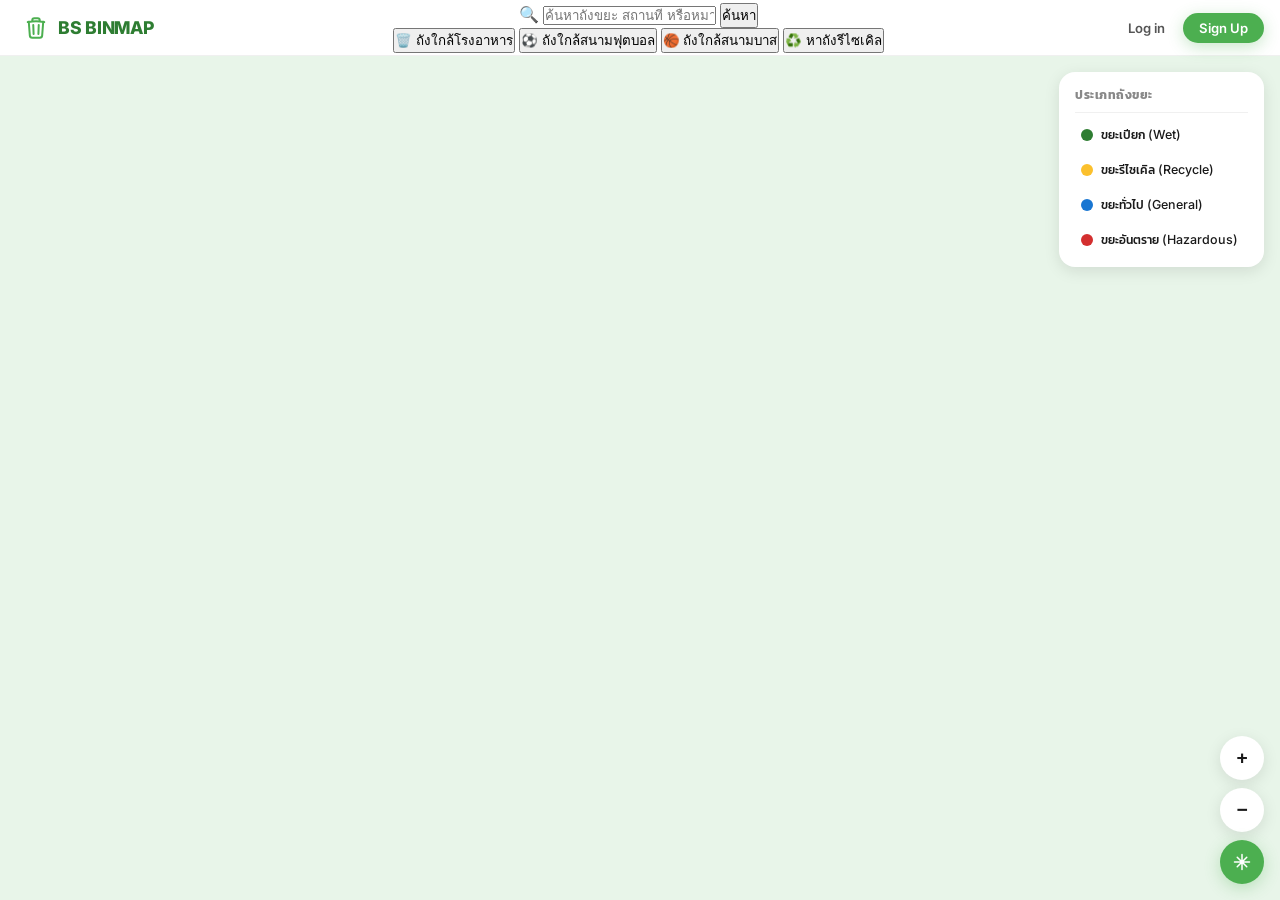
==== commit 6ef85547: "Update index.html" ====
--- a/index.html
+++ b/index.html
@@ -41,24 +41,26 @@
         </div>
 
         <div class="header-center">
-            <div class="ai-search-box">
-                <span class="ai-search-icon">🔍 🤖</span>
-                <input type="text" id="aiSearchInput" class="ai-search-input" placeholder="หาถังขยะใกล้โรงอาหาร" autocomplete="off">
-                <button id="aiSearchBtn" class="ai-search-btn" aria-label="ค้นหา"><span class="ai-search-btn-label">ค้นหา</span><span class="ai-search-spinner"></span></button>
-            </div>
-
-            <div id="aiSuggestions" class="ai-suggestions">
-                <button class="ai-suggest-chip" data-query="หาถังขยะใกล้โรงอาหาร">🗑️ ถังใกล้โรงอาหาร</button>
-                <button class="ai-suggest-chip" data-query="หาถังขยะใกล้สนามฟุตบอล">⚽ ถังใกล้สนามฟุตบอล</button>
-                <button class="ai-suggest-chip" data-query="หาถังขยะใกล้สนามบาส">🏀 ถังใกล้สนามบาส</button>
-                <button class="ai-suggest-chip" data-query="หาถังรีไซเคิล">♻️ หาถังรีไซเคิล</button>
-            </div>
-
-            <div id="aiResult" class="ai-result" style="display:none;">
-                <div class="ai-result-icon">🤖</div>
-                <div class="ai-result-body">
-                    <span class="ai-result-title">BS BINMAP AI</span>
-                    <span class="ai-result-text"></span>
+            <div class="search-box">
+                <span class="search-box-icon">🔍</span>
+                <input type="text" id="searchInput" class="search-box-input" placeholder="ค้นหาถังขยะ สถานที่ หรือหมายเลขถัง..." autocomplete="off">
+                <button id="searchBtn" class="search-btn" aria-label="ค้นหา"><span class="search-btn-label">ค้นหา</span></button>
+            </div>
+
+            <div id="searchSuggestions" class="search-suggestions">
+                <button class="suggest-chip" data-query="โรงอาหาร">🗑️ ถังใกล้โรงอาหาร</button>
+                <button class="suggest-chip" data-query="สนามฟุตบอล">⚽ ถังใกล้สนามฟุตบอล</button>
+                <button class="suggest-chip" data-query="สนามบาส">🏀 ถังใกล้สนามบาส</button>
+                <button class="suggest-chip" data-query="รีไซเคิล">♻️ หาถังรีไซเคิล</button>
+            </div>
+
+            <div id="searchResults" class="search-results-dropdown" style="display:none;"></div>
+
+            <div id="searchStatus" class="search-status" style="display:none;">
+                <div class="search-status-icon">📍</div>
+                <div class="search-status-body">
+                    <span class="search-status-title">ผลการค้นหา</span>
+                    <span class="search-status-text"></span>
                 </div>
             </div>
         </div>
@@ -179,6 +181,96 @@
         </div>
     </main>
 
+    <!-- Profile Modal -->
+    <div id="profileModal" class="modal-backdrop" style="display:none;">
+        <div class="modal-container profile-modal-container">
+            <div class="modal-header">
+                <h3>โปรไฟล์</h3>
+                <button class="close-modal-x" id="closeProfileModal">&times;</button>
+            </div>
+            <div class="modal-body profile-modal-body">
+                <div class="profile-avatar-wrap" id="profileAvatarWrap">
+                    <div class="profile-avatar profile-avatar-clickable" id="modalProfileAvatar">U</div>
+                    <div class="profile-avatar-overlay">
+                        <svg xmlns="http://www.w3.org/2000/svg" viewBox="0 0 24 24" fill="currentColor" style="width:20px;height:20px;color:white;">
+                            <path d="M12 16a4 4 0 100-8 4 4 0 000 8z"/>
+                            <path fill-rule="evenodd" d="M1.323 11.447C2.811 6.976 7.028 3.75 12.001 3.75c4.97 0 9.185 3.223 10.675 7.69.12.362.12.752 0 1.113-1.487 4.471-5.705 7.697-10.677 7.697-4.97 0-9.186-3.223-10.675-7.69a1.762 1.762 0 010-1.113zM17.25 12a5.25 5.25 0 11-10.5 0 5.25 5.25 0 0110.5 0z" clip-rule="evenodd"/>
+                        </svg>
+                    </div>
+                    <input type="file" id="avatarInput" accept="image/*" style="display:none;">
+                </div>
+                <h2 class="profile-name" id="modalProfileName">กำลังโหลด...</h2>
+                <p class="profile-email" id="modalProfileEmail">-</p>
+
+                <div class="profile-info-box">
+                    <div class="profile-info-row">
+                        <span class="profile-info-label">ชื่อเต็ม</span>
+                        <span class="profile-info-value" id="modalProfileFullName">-</span>
+                    </div>
+                    <div class="profile-info-row">
+                        <span class="profile-info-label">อีเมล</span>
+                        <span class="profile-info-value" id="modalProfileEmailValue">-</span>
+                    </div>
+                    <div class="profile-info-row">
+                        <span class="profile-info-label">วันที่สมัคร</span>
+                        <span class="profile-info-value" id="modalProfileJoined">-</span>
+                    </div>
+                </div>
+
+                <div class="profile-actions">
+                    <button class="btn-profile-edit" id="modalEditProfileBtn">แก้ไขโปรไฟล์</button>
+                    <button class="btn-profile-logout" id="modalLogoutBtn">ออกจากระบบ</button>
+                </div>
+            </div>
+        </div>
+    </div>
+
+    <!-- Profile Edit Modal -->
+    <div id="profileEditModal" class="modal-backdrop" style="display:none;">
+        <div class="modal-container">
+            <div class="modal-header">
+                <h3>แก้ไขโปรไฟล์</h3>
+                <button class="close-modal-x" id="closeProfileEditModal">&times;</button>
+            </div>
+            <div class="modal-body">
+                <div class="edit-avatar-section">
+                    <div class="profile-avatar-wrap" id="editAvatarWrap">
+                        <div class="profile-avatar profile-avatar-clickable" id="editProfileAvatar">U</div>
+                        <div class="profile-avatar-overlay">
+                            <svg xmlns="http://www.w3.org/2000/svg" viewBox="0 0 24 24" fill="currentColor" style="width:20px;height:20px;color:white;">
+                                <path d="M12 16a4 4 0 100-8 4 4 0 000 8z"/>
+                                <path fill-rule="evenodd" d="M1.323 11.447C2.811 6.976 7.028 3.75 12.001 3.75c4.97 0 9.185 3.223 10.675 7.69.12.362.12.752 0 1.113-1.487 4.471-5.705 7.697-10.677 7.697-4.97 0-9.186-3.223-10.675-7.69a1.762 1.762 0 010-1.113zM17.25 12a5.25 5.25 0 11-10.5 0 5.25 5.25 0 0110.5 0z" clip-rule="evenodd"/>
+                            </svg>
+                        </div>
+                        <input type="file" id="editAvatarInput" accept="image/*" style="display:none;">
+                    </div>
+                    <span class="field-hint">คลิกที่รูปเพื่อเปลี่ยน</span>
+                </div>
+                <form id="editProfileForm">
+                    <div class="auth-field">
+                        <label for="editName">ชื่อเต็ม</label>
+                        <input type="text" id="editName" class="auth-input" placeholder="กรอกชื่อเต็ม" required>
+                    </div>
+                    <div class="auth-field">
+                        <label for="editEmail">อีเมล</label>
+                        <input type="email" id="editEmail" class="auth-input" placeholder="example@email.com" disabled>
+                        <span class="field-hint">ไม่สามารถเปลี่ยนอีเมลได้</span>
+                    </div>
+                    <div class="auth-field">
+                        <label for="newPassword">รหัสผ่านใหม่ (ปล่อยว่างหากไม่ต้องการเปลี่ยน)</label>
+                        <input type="password" id="newPassword" class="auth-input" placeholder="••••••••">
+                    </div>
+                    <div class="auth-field">
+                        <label for="confirmPassword">ยืนยันรหัสผ่านใหม่</label>
+                        <input type="password" id="confirmPassword" class="auth-input" placeholder="••••••••">
+                    </div>
+                    <button type="submit" class="btn-auth-submit" id="saveProfileBtn">บันทึกการแก้ไข</button>
+                </form>
+                <div id="profileSaveStatus" class="profile-save-status" style="display:none;"></div>
+            </div>
+        </div>
+    </div>
+
     <!-- Image Viewer Modal -->
     <div id="imageViewerModal" class="image-viewer-backdrop">
         <div class="image-viewer-container">
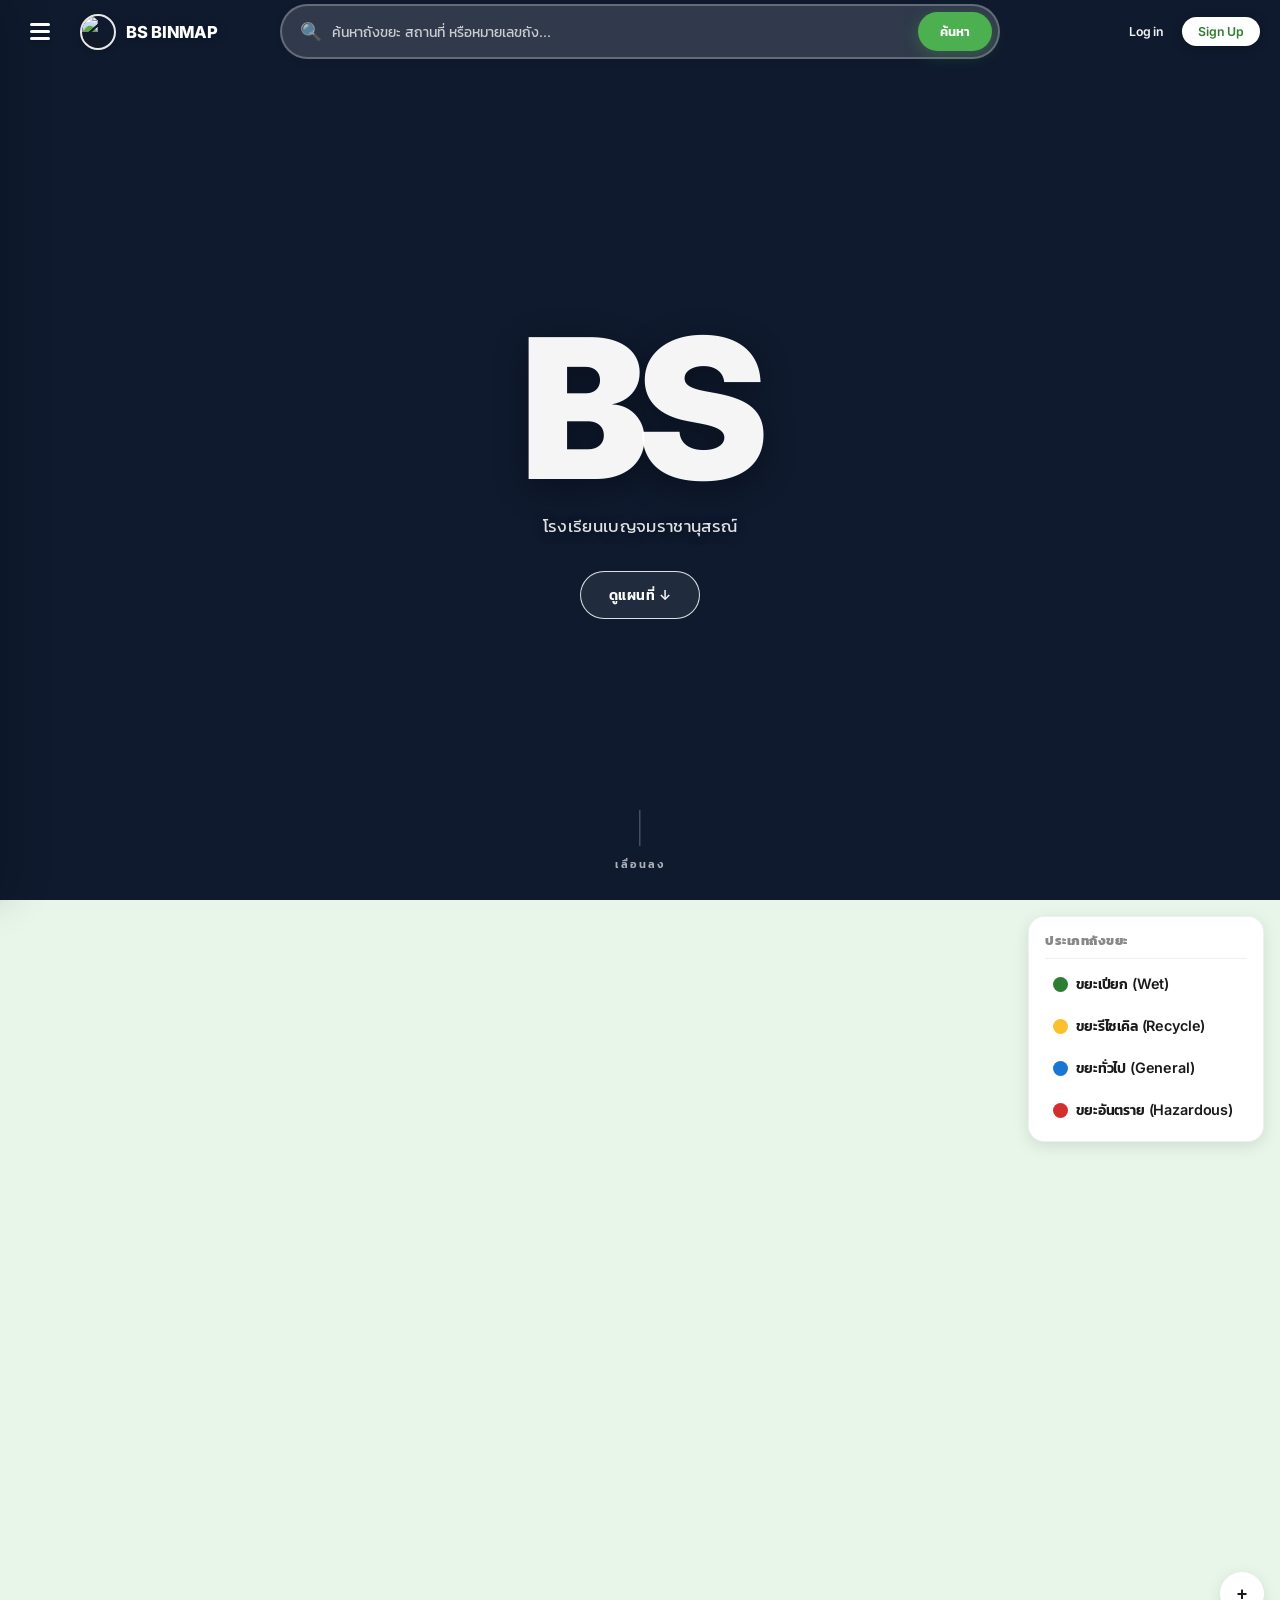
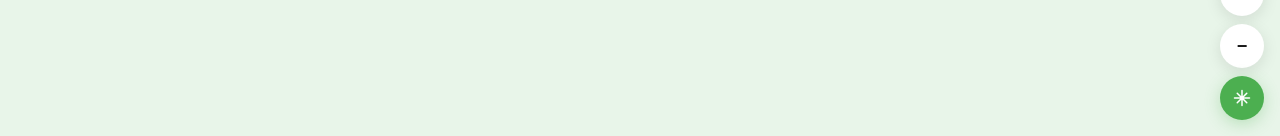
==== commit 7e3c24bf: "new web" ====
--- a/index.html
+++ b/index.html
@@ -30,12 +30,83 @@
         </div>
     </div>
 
-    <header class="main-header">
+    <!-- Nav Sidebar Backdrop -->
+    <div id="navBackdrop" class="nav-backdrop" style="display:none;"></div>
+
+    <!-- Nav Sidebar (left) -->
+    <nav id="navSidebar" class="nav-sidebar" aria-hidden="true">
+        <div class="nav-sidebar-header">
+            <div class="logo-container">
+                <img src="assets/logo.jpg" alt="BS Logo" class="school-logo">
+                <span class="brand-name">BS BINMAP</span>
+            </div>
+            <button id="navCloseBtn" class="nav-close-btn" aria-label="ปิดเมนู">×</button>
+        </div>
+        <ul class="nav-menu">
+            <li><a href="#" class="nav-item active" data-nav="home" id="navHomeBtn"><span class="nav-ico">🏠</span> Home</a></li>
+            <li><a href="#" class="nav-item" data-nav="map" id="navMapBtn"><span class="nav-ico">🗺️</span> Map</a></li>
+            <li><a href="#" class="nav-item" data-nav="statistics"><span class="nav-ico">📊</span> Statistics</a></li>
+            <li><a href="#" class="nav-item" data-nav="reports"><span class="nav-ico">📋</span> Bin Reports</a></li>
+            <li class="nav-group">
+                <button class="nav-item nav-toggle" aria-expanded="false"><span class="nav-ico">💬</span> Comments <span class="nav-chevron">›</span></button>
+                <ul class="nav-submenu">
+                    <li><a href="#" class="nav-subitem">All Comments</a></li>
+                    <li><a href="#" class="nav-subitem">My Comments</a></li>
+                </ul>
+            </li>
+            <li class="nav-group">
+                <button class="nav-item nav-toggle" aria-expanded="false"><span class="nav-ico">🗑️</span> Bins <span class="nav-chevron">›</span></button>
+                <ul class="nav-submenu">
+                    <li><a href="#" class="nav-subitem">All Bins</a></li>
+                    <li><a href="#" class="nav-subitem">Add Bin</a></li>
+                </ul>
+            </li>
+            <li><a href="#" class="nav-item" data-nav="settings"><span class="nav-ico">⚙️</span> Settings</a></li>
+            <li><a href="#" class="nav-item" data-nav="report"><span class="nav-ico">🕐</span> Report</a></li>
+        </ul>
+        <!-- Sidebar Profile Footer — สไตล์ตามรูป VAST DS -->
+        <div class="nav-sidebar-footer">
+            <div class="nav-theme-toggle">
+                <button class="theme-btn active" data-theme="light">☀ Light</button>
+                <button class="theme-btn" data-theme="dark">🌙 Dark</button>
+            </div>
+            <div class="nav-profile-card" id="navProfileCard">
+                <img id="navProfileAvatar" class="nav-profile-avatar" src="assets/logo.jpg" alt="avatar">
+                <div class="nav-profile-info">
+                    <span id="navProfileName" class="nav-profile-name">Guest</span>
+                    <span id="navProfileEmail" class="nav-profile-email">-</span>
+                </div>
+            </div>
+            <button id="navEditProfileBtn" class="nav-edit-profile-btn">✏️ แก้ไขโปรไฟล์</button>
+            <!-- Inline Edit Form -->
+            <form id="navProfileEditForm" class="nav-profile-edit-form" style="display:none;">
+                <div class="nav-edit-avatar-wrap" id="navEditAvatarWrap">
+                    <img id="navEditAvatarPreview" class="nav-edit-avatar" src="assets/logo.jpg" alt="preview">
+                    <span class="nav-edit-avatar-hint">คลิกเปลี่ยนรูป</span>
+                    <input type="file" id="navEditAvatarInput" accept="image/*" style="display:none;">
+                </div>
+                <label class="nav-field-label">ชื่อเล่น</label>
+                <input type="text" id="navEditNickname" class="nav-input" placeholder="ชื่อเล่น" maxlength="30">
+                <label class="nav-field-label">วันเกิด</label>
+                <input type="date" id="navEditBirthday" class="nav-input">
+                <label class="nav-field-label">รหัสนักเรียน 5 หลัก</label>
+                <input type="text" id="navEditStudentId" class="nav-input" placeholder="เช่น 12345" maxlength="5" pattern="\d{5}">
+                <div class="nav-edit-actions">
+                    <button type="button" id="navEditCancel" class="btn-cancel-sm">ยกเลิก</button>
+                    <button type="submit" class="btn-save-sm">บันทึก</button>
+                </div>
+                <div id="navEditStatus" class="nav-edit-status" style="display:none;"></div>
+            </form>
+        </div>
+    </nav>
+
+    <header class="main-header is-transparent" id="mainHeader">
         <div class="header-left">
-            <div class="logo-container">
-                <svg class="trash-icon" xmlns="http://www.w3.org/2000/svg" fill="none" viewBox="0 0 24 24" stroke-width="2" stroke="currentColor">
-                    <path stroke-linecap="round" stroke-linejoin="round" d="M14.74 9l-.346 9m-4.788 0L9.26 9m9.968-3.21c.342.052.682.107 1.022.166m-1.022-.165L18.16 19.673a2.25 2.25 0 01-2.244 2.077H8.084a2.25 2.25 0 01-2.244-2.077L4.772 5.79m14.456 0a48.108 48.108 0 00-3.478-.397m-12 .562c.34-.059.68-.114 1.022-.165m0 0a48.11 48.11 0 013.478-.397m7.5 0v-.916c0-1.18-.91-2.164-2.09-2.201a51.964 51.964 0 00-3.32 0c-1.18.037-2.09 1.022-2.09 2.201v.916m7.5 0a48.667 48.667 0 00-7.5 0" />
-                </svg>
+            <button id="navToggleBtn" class="nav-hamburger" aria-label="เปิดเมนู" aria-expanded="false" aria-controls="navSidebar">
+                <span></span><span></span><span></span>
+            </button>
+            <div class="logo-container" id="topLogoHome" role="button" tabindex="0" title="กลับหน้า Home">
+                <img src="assets/logo.jpg" alt="BS Logo" class="school-logo">
                 <span class="brand-name">BS BINMAP</span>
             </div>
         </div>
@@ -73,7 +144,19 @@
         </div>
     </header>
 
-    <main class="content-area">
+    <!-- Hero: หน้าโรงเรียน เต็มจอ เลื่อนลงเจอแมพ -->
+    <section id="hero" class="hero">
+        <div class="hero-bg"></div>
+        <div class="hero-overlay"></div>
+        <div class="hero-content">
+            <h1 class="hero-title">BS</h1>
+            <p class="hero-subtitle">โรงเรียนเบญจมราชานุสรณ์</p>
+            <button id="heroCTA" class="hero-cta">ดูแผนที่ ↓</button>
+        </div>
+        <div class="hero-scroll-hint">เลื่อนลง</div>
+    </section>
+
+    <main class="content-area" id="mapSection">
         <div class="main-container">
 
             <div class="map-card">
--- a/style.css
+++ b/style.css
@@ -55,10 +55,12 @@
     padding: 0;
 }
 
+html { scroll-behavior: smooth; }
 html, body {
     width: 100%;
-    height: 100%;
-    overflow: hidden;
+    min-height: 100%;
+    overflow-x: hidden;
+    overflow-y: auto;
     font-family: 'Inter', 'Kanit', -apple-system, BlinkMacSystemFont, sans-serif;
     background: var(--map-tint);
     color: var(--text-primary);
@@ -93,6 +95,433 @@
 
 .main-header.scrolled {
     box-shadow: var(--shadow-sm);
+}
+
+/* ── Hamburger (3 lines) ── */
+.nav-hamburger {
+    width: 36px;
+    height: 36px;
+    display: flex;
+    flex-direction: column;
+    align-items: center;
+    justify-content: center;
+    gap: 4.5px;
+    background: transparent;
+    border: none;
+    border-radius: 8px;
+    cursor: pointer;
+    margin-right: 6px;
+    transition: background 0.2s var(--ease);
+}
+.nav-hamburger:hover { background: var(--bg-light); }
+.nav-hamburger span {
+    display: block;
+    width: 18px;
+    height: 2px;
+    background: var(--dark-green);
+    border-radius: 2px;
+    transition: all 0.25s var(--ease);
+}
+.nav-hamburger[aria-expanded="true"] span:nth-child(1) { transform: translateY(6.5px) rotate(45deg); }
+.nav-hamburger[aria-expanded="true"] span:nth-child(2) { opacity: 0; transform: scaleX(0); }
+.nav-hamburger[aria-expanded="true"] span:nth-child(3) { transform: translateY(-6.5px) rotate(-45deg); }
+
+/* ── Nav Sidebar (left, dark) ── */
+.nav-backdrop {
+    position: fixed;
+    inset: 0;
+    background: rgba(0,0,0,0.35);
+    backdrop-filter: blur(2px);
+    z-index: 1250;
+}
+.nav-sidebar {
+    position: fixed;
+    top: 0;
+    left: 0;
+    bottom: 0;
+    width: 360px;
+    background: linear-gradient(180deg, #ffffff 0%, #f8faf8 100%);
+    color: var(--text-primary);
+    z-index: 1260;
+    display: flex;
+    flex-direction: column;
+    transform: translateX(-100%);
+    transition: transform 0.34s cubic-bezier(0.32, 0.72, 0, 1);
+    box-shadow: 12px 0 40px rgba(0,0,0,0.14), 0 0 0 1px rgba(0,0,0,0.04);
+    border-right: none;
+    overflow-y: auto;
+    overflow-x: hidden;
+}
+.nav-sidebar.open { transform: translateX(0); }
+.nav-sidebar-header {
+    padding: 18px 16px 16px 20px;
+    display: flex;
+    align-items: center;
+    justify-content: space-between;
+    gap: 12px;
+    position: sticky;
+    top: 0;
+    background: rgba(255,255,255,0.85);
+    backdrop-filter: blur(12px);
+    border-bottom: 1px solid rgba(0,0,0,0.06);
+    z-index: 1;
+}
+.nav-close-btn {
+    width: 36px;
+    height: 36px;
+    border-radius: 10px;
+    border: 1px solid rgba(0,0,0,0.08);
+    background: var(--bg-light);
+    color: var(--text-secondary);
+    font-size: 1.35rem;
+    line-height: 1;
+    cursor: pointer;
+    display: flex;
+    align-items: center;
+    justify-content: center;
+    transition: all 0.2s var(--ease);
+}
+.nav-close-btn:hover { background: rgba(0,0,0,0.06); color: var(--text-primary); transform: rotate(90deg); }
+.nav-sidebar-header .brand-name { color: var(--dark-green); font-size: 1.45rem; font-weight: 900; }
+.nav-sidebar-header .trash-icon { color: var(--primary-green); width: 26px; height: 26px; }
+.nav-menu { list-style: none; padding: 16px 12px; display: flex; flex-direction: column; gap: 6px; flex: 1; }
+.nav-sidebar-footer { margin-top: auto; padding: 16px 12px; border-top: 1px solid rgba(0,0,0,0.06); display: flex; flex-direction: column; gap: 12px; background: linear-gradient(180deg, transparent, rgba(0,0,0,0.015)); }
+.nav-theme-toggle { display: flex; gap: 6px; background: var(--bg-light); border-radius: 999px; padding: 4px; }
+.theme-btn { flex:1; padding: 7px 10px; border-radius: 999px; border: none; font-size: 0.78rem; font-weight: 600; cursor: pointer; background: transparent; color: var(--text-muted); }
+.theme-btn.active { background: white; color: var(--text-primary); box-shadow: 0 1px 6px rgba(0,0,0,0.12); }
+.nav-profile-card { display: flex; align-items: center; gap: 10px; padding: 10px; border-radius: 12px; background: white; border: 1px solid rgba(0,0,0,0.06); cursor: pointer; }
+.nav-profile-avatar { width: 36px; height: 36px; border-radius: 50%; object-fit: cover; background: var(--map-tint); }
+.nav-profile-info { display: flex; flex-direction: column; min-width: 0; }
+.nav-profile-name { font-size: 0.88rem; font-weight: 700; color: var(--text-primary); white-space: nowrap; overflow: hidden; text-overflow: ellipsis; }
+.nav-profile-email { font-size: 0.72rem; color: var(--text-muted); white-space: nowrap; overflow: hidden; text-overflow: ellipsis; }
+.nav-edit-profile-btn { width: 100%; padding: 9px; border-radius: 10px; border: 1.5px solid rgba(76,175,80,0.3); background: white; color: var(--dark-green); font-weight: 600; font-size: 0.82rem; cursor: pointer; }
+.nav-profile-edit-form { display: flex; flex-direction: column; gap: 8px; padding: 10px; background: white; border-radius: 12px; border: 1px solid rgba(0,0,0,0.06); }
+.nav-edit-avatar-wrap { display: flex; flex-direction: column; align-items: center; gap: 6px; cursor: pointer; }
+.nav-edit-avatar { width: 64px; height: 64px; border-radius: 50%; object-fit: cover; border: 3px solid var(--map-tint); }
+.nav-edit-avatar-hint { font-size: 0.72rem; color: var(--text-muted); }
+.nav-field-label { font-size: 0.75rem; font-weight: 600; color: var(--text-secondary); margin-top: 2px; }
+.nav-input { padding: 9px 12px; border: 1.5px solid rgba(0,0,0,0.1); border-radius: 10px; font-size: 0.85rem; outline: none; }
+.nav-input:focus { border-color: var(--primary-green); box-shadow: 0 0 0 3px rgba(76,175,80,0.1); }
+.nav-edit-actions { display: flex; gap: 8px; margin-top: 4px; }
+.btn-cancel-sm { flex:1; padding: 9px; border-radius: 10px; border: 1.5px solid rgba(0,0,0,0.1); background: var(--bg-light); font-weight: 600; cursor: pointer; }
+.btn-save-sm { flex:1; padding: 9px; border-radius: 10px; border: none; background: var(--primary-green); color: white; font-weight: 600; cursor: pointer; }
+.nav-edit-status { padding: 8px 10px; border-radius: 8px; font-size: 0.8rem; font-weight: 600; text-align: center; }
+.nav-item {
+    display: flex;
+    align-items: center;
+    gap: 12px;
+    width: 100%;
+    padding: 13px 16px;
+    border-radius: 14px;
+    color: var(--text-secondary);
+    text-decoration: none;
+    font-size: 0.96rem;
+    font-weight: 600;
+    background: transparent;
+    border: 1px solid transparent;
+    font-family: inherit;
+    cursor: pointer;
+    text-align: left;
+    transition: all 0.2s var(--ease);
+    position: relative;
+}
+.nav-item:hover { background: rgba(76,175,80,0.06); color: var(--text-primary); border-color: rgba(76,175,80,0.08); transform: translateX(2px); }
+.nav-item.active { background: var(--primary-green); color: white; border-color: var(--primary-green); box-shadow: 0 4px 16px rgba(76,175,80,0.3); }
+.nav-item.active .nav-ico { filter: brightness(0) invert(1); }
+.nav-ico { width: 20px; text-align: center; flex-shrink: 0; }
+.nav-chevron { margin-left: auto; font-size: 1rem; transition: transform 0.2s var(--ease); }
+.nav-group .nav-toggle[aria-expanded="true"] .nav-chevron { transform: rotate(90deg); }
+.nav-submenu {
+    list-style: none;
+    margin: 4px 0 4px 36px;
+    padding: 0;
+    display: none;
+    flex-direction: column;
+    gap: 3px;
+    border-left: 2px solid rgba(0,0,0,0.06);
+    padding-left: 12px;
+}
+.nav-group.open .nav-submenu { display: flex; }
+.nav-subitem {
+    display: block;
+    padding: 9px 12px;
+    border-radius: 8px;
+    color: var(--text-secondary);
+    text-decoration: none;
+    font-size: 0.9rem;
+    font-weight: 500;
+    transition: all 0.18s var(--ease);
+}
+.nav-subitem:hover { background: var(--bg-light); color: var(--dark-green); }
+
+/* ── Hero: หน้าโรงเรียนเต็มจอ ── */
+.hero {
+    position: relative;
+    height: 100vh;
+    min-height: 560px;
+    display: flex;
+    align-items: center;
+    justify-content: center;
+    overflow: hidden;
+    background: #0f1a2e;
+}
+.hero-bg {
+    position: absolute;
+    inset: 0;
+    background: url("assets/BS.png") center/cover no-repeat;
+    filter: brightness(0.72) saturate(1.05);
+}
+.hero-overlay {
+    position: absolute;
+    inset: 0;
+    background: linear-gradient(180deg, rgba(15,26,46,0.35) 0%, rgba(15,26,46,0.15) 35%, rgba(15,26,46,0.55) 100%);
+}
+.hero-content {
+    position: relative;
+    z-index: 1;
+    text-align: center;
+    padding: 80px 24px 40px;
+    max-width: 900px;
+}
+.hero-title {
+    font-size: clamp(5rem, 18vw, 13rem);
+    font-weight: 900;
+    letter-spacing: -0.06em;
+    line-height: 0.9;
+    color: rgba(255,255,255,0.96);
+    text-shadow: 0 8px 32px rgba(0,0,0,0.35);
+    margin: 0;
+}
+.hero-subtitle {
+    margin-top: 16px;
+    font-family: 'Kanit', sans-serif;
+    font-size: clamp(0.95rem, 2vw, 1.15rem);
+    font-weight: 400;
+    letter-spacing: 0.02em;
+    color: rgba(255,255,255,0.88);
+    text-shadow: 0 2px 12px rgba(0,0,0,0.4);
+}
+.hero-cta {
+    margin-top: 32px;
+    padding: 13px 28px;
+    border-radius: 999px;
+    border: 1.5px solid rgba(255,255,255,0.85);
+    background: rgba(255,255,255,0.08);
+    backdrop-filter: blur(8px);
+    color: white;
+    font-family: inherit;
+    font-size: 0.92rem;
+    font-weight: 600;
+    letter-spacing: 0.04em;
+    cursor: pointer;
+    transition: all 0.25s var(--ease);
+}
+.hero-cta:hover { background: white; color: var(--dark-green); transform: translateY(-2px); box-shadow: 0 8px 24px rgba(0,0,0,0.25); }
+.hero-scroll-hint {
+    position: absolute;
+    bottom: 28px;
+    left: 50%;
+    transform: translateX(-50%);
+    z-index: 1;
+    font-size: 0.7rem;
+    font-weight: 600;
+    letter-spacing: 0.18em;
+    text-transform: uppercase;
+    color: rgba(255,255,255,0.65);
+    writing-mode: horizontal-tb;
+}
+.hero-scroll-hint::before {
+    content: '';
+    display: block;
+    width: 1px;
+    height: 36px;
+    background: rgba(255,255,255,0.35);
+    margin: 0 auto 10px;
+}
+
+/* ============================================================
+   REDESIGN OVERRIDES — สมมาตร + สัดส่วนพอดี (2026)
+   แก้: header ไม่สมมาตร / ตัวอักษร-ปุ่มเล็ก / legend/control เบียด
+   ============================================================ */
+:root {
+    --header-height: 64px;
+    --sidebar-width: 400px;
+    --content-max: 1280px;
+}
+html, body {
+    font-size: 15px;
+    letter-spacing: -0.01em;
+}
+/* Header: ใสบน Hero แบบตัวอย่าง JAPAN */
+.main-header {
+    height: var(--header-height);
+    padding: 0 20px;
+    gap: 16px;
+    background: rgba(255,255,255,0.96);
+    backdrop-filter: blur(10px);
+    border-bottom: 1px solid rgba(0,0,0,0.07);
+    box-shadow: 0 1px 0 rgba(0,0,0,0.04);
+    transition: background 0.35s var(--ease), backdrop-filter 0.35s var(--ease), border-color 0.35s var(--ease), box-shadow 0.35s var(--ease);
+}
+.main-header.is-transparent {
+    background: transparent;
+    backdrop-filter: none;
+    border-bottom-color: transparent;
+    box-shadow: none;
+}
+.main-header.is-transparent .brand-name { color: white; text-shadow: 0 1px 10px rgba(0,0,0,0.35); }
+.main-header.is-transparent .nav-hamburger span { background: white; box-shadow: 0 1px 4px rgba(0,0,0,0.3); }
+.main-header.is-transparent .school-logo { border-color: rgba(255,255,255,0.9); }
+.main-header.is-transparent .search-box { background: rgba(255,255,255,0.14); border-color: rgba(255,255,255,0.25); backdrop-filter: blur(10px); }
+.main-header.is-transparent .search-box-input { color: white; }
+.main-header.is-transparent .search-box-input::placeholder { color: rgba(255,255,255,0.75); }
+.main-header.is-transparent .search-box-icon { color: rgba(255,255,255,0.9); }
+.main-header.is-transparent .btn-login { color: rgba(255,255,255,0.95); }
+.main-header.is-transparent .btn-signup { background: white; color: var(--dark-green); box-shadow: 0 2px 12px rgba(0,0,0,0.2); }
+.main-header.is-transparent .user-display-name { background: rgba(255,255,255,0.18); color: white; }
+.main-header.is-transparent .profile-avatar-sm { box-shadow: 0 2px 8px rgba(0,0,0,0.25); }
+.header-left, .header-right { flex: 0 0 220px; }
+.header-left { justify-content: flex-start; gap: 8px; }
+.header-right { justify-content: flex-end; }
+.header-center {
+    flex: 1 1 auto;
+    max-width: 640px;
+    margin: 0 auto;
+}
+.logo-container { gap: 10px; padding: 6px 10px; }
+.school-logo { width: 36px; height: 36px; border-radius: 50%; object-fit: cover; border: 2px solid rgba(255,255,255,0.85); box-shadow: 0 2px 8px rgba(0,0,0,0.2); }
+.trash-icon { width: 28px; height: 28px; }
+.brand-name { font-size: 1.55rem; font-weight: 900; letter-spacing: -0.5px; }
+.nav-hamburger { width: 40px; height: 40px; margin-right: 4px; }
+.nav-hamburger span { width: 20px; height: 2.5px; }
+.search-box {
+    max-width: 640px;
+    padding: 7px 7px 7px 16px;
+    gap: 12px;
+    border-width: 1.5px;
+    box-shadow: 0 2px 10px rgba(0,0,0,0.06);
+}
+.search-box:focus-within { box-shadow: 0 0 0 4px rgba(76,175,80,0.12), 0 4px 16px rgba(0,0,0,0.08); }
+.search-box-icon { font-size: 1.15rem; opacity: 0.85; }
+.search-box-input { font-size: 0.96rem; padding: 9px 0; }
+.search-box-input::placeholder { font-size: 0.92rem; }
+.search-btn { padding: 11px 22px; font-size: 0.88rem; }
+.auth-buttons { gap: 8px; }
+.btn-login { font-size: 0.88rem; padding: 8px 14px; }
+.btn-signup { font-size: 0.88rem; padding: 9px 18px; }
+.profile-trigger { gap: 10px; padding: 4px 14px 4px 4px; }
+.profile-avatar-sm { width: 34px; height: 34px; font-size: 0.9rem; }
+.user-display-name { font-size: 0.88rem; padding: 6px 12px; }
+
+/* Content / Map: เต็มจอตอนเปิดเว็บ — ไม่มี padding/ขอบมน */
+.content-area {
+    background: var(--map-tint);
+    padding: 0;
+}
+.main-container { max-width: 100%; height: 100%; }
+.map-card {
+    border-radius: 0;
+    box-shadow: none;
+    border: none;
+}
+#map { border-radius: 0; }
+
+/* Legend / Controls: ขยายและจัดระยะให้บาลานซ์ ไม่เบียดมุม */
+.map-legend {
+    top: 20px;
+    right: 20px;
+    padding: 16px 18px;
+    gap: 10px;
+    min-width: 176px;
+    border: 1px solid rgba(0,0,0,0.06);
+}
+.legend-title { font-size: 0.74rem; letter-spacing: 0.6px; padding-bottom: 10px; }
+.marker-chip { font-size: 0.84rem; gap: 9px; padding: 5px 12px 5px 7px; }
+.marker-dot { width: 13px; height: 13px; }
+.map-controls {
+    bottom: 20px;
+    right: 20px;
+    gap: 10px;
+}
+.map-ctl-btn { width: 48px; height: 48px; font-size: 1.25rem; box-shadow: 0 4px 16px rgba(0,0,0,0.12); }
+/* อ่านง่าย — ขยายประเภทถังขยะ + ข้อความหลัก */
+.map-legend { min-width: 200px; padding: 18px 20px; }
+.map-legend .legend-title { font-size: 0.86rem; font-weight: 800; }
+.map-legend .marker-chip { font-size: 0.96rem; font-weight: 600; padding: 6px 14px 6px 8px; }
+.map-legend .marker-dot { width: 15px; height: 15px; }
+#sidebarPlaceholder h2 { font-size: 1.35rem; }
+#sidebarPlaceholder p { font-size: 0.95rem; }
+.sidebar-header .sidebar-title-group h3 { font-size: 1.22rem; }
+.info-row .info-label { font-size: 0.9rem; font-weight: 600; }
+.info-row .info-text, .value-pill { font-size: 0.98rem; }
+.combined-feedback-box h4 { font-size: 1.02rem; }
+.comment-card .username { font-size: 0.88rem; }
+.comment-card .comment-text { font-size: 0.94rem; line-height: 1.55; }
+.search-result-name { font-size: 0.94rem; }
+.search-result-detail, .search-status-text { font-size: 0.92rem; }
+.map-legend, .map-controls { transition: right 0.32s var(--ease), transform 0.32s var(--ease), opacity 0.2s var(--ease); }
+/* เมื่อ sidebar ขวากาง — ขยับแค่จุดขยายแผนที่ ไม่ขยับประเภทถังขยะ */
+.main-container:has(.sidebar.show) .map-controls,
+.main-container:has(#sidebarContent.show) .map-controls {
+    right: calc(var(--sidebar-width) + 20px);
+}
+@media (max-width: 560px) {
+    .main-container:has(.sidebar.show) .map-legend,
+    .main-container:has(.sidebar.show) .map-controls { right: 12px; }
+}
+
+/* Nav Sidebar size already set above (340px) */
+.nav-subitem { padding: 8px 12px; font-size: 0.86rem; }
+
+/* Bin Detail Sidebar (ขวา) — Docked full-height */
+.sidebar {
+    top: 0;
+    right: 0;
+    bottom: 0;
+    width: 400px;
+    height: 100%;
+    max-height: 100%;
+    border: none;
+    border-left: 1px solid rgba(0,0,0,0.08);
+    border-radius: 0;
+    box-shadow: -8px 0 32px rgba(0,0,0,0.12);
+}
+.sidebar-header { padding: 22px 22px 16px; }
+.sidebar-bin-ico { width: 44px; height: 44px; font-size: 1.2rem; }
+.sidebar-title-group h3 { font-size: 1.12rem; }
+.sidebar-scroll { padding: 0 0 16px; gap: 0; }
+.sidebar-image { max-height: none; height: 260px; }
+.info-row { grid-template-columns: 100px 1fr; padding: 12px 16px; }
+.info-label { font-size: 0.82rem; }
+.info-text { font-size: 0.9rem; }
+.combined-feedback-box { padding: 18px; gap: 14px; }
+.combined-feedback-box h4 { font-size: 0.9rem; }
+.report-input { padding: 11px 14px; font-size: 0.9rem; }
+.upload-btn, .submit-report-btn { height: 46px; font-size: 0.9rem; }
+
+/* Search dropdown/status: ให้ตรงกับ search-box ใหม่ */
+.search-suggestions, .search-results-dropdown, .search-status { margin-top: 10px; border-radius: 16px; }
+.search-result-item { padding: 12px 16px; }
+.search-status { padding: 14px 18px; }
+
+/* Responsive: คงสมมาตรบนแท็บเล็ต/มือถือ */
+@media (max-width: 1100px) {
+    .header-left, .header-right { flex: 0 0 auto; }
+    .header-center { max-width: none; }
+    .content-area { padding: 0; }
+    .sidebar { width: min(380px, 100vw); }
+}
+@media (max-width: 560px) {
+    :root { --header-height: 58px; }
+    .main-header { padding: 8px 12px; gap: 10px; }
+    .brand-name { font-size: 1.08rem; }
+    .search-box { padding: 5px 5px 5px 14px; }
+    .search-btn { padding: 10px 16px; }
+    .content-area { padding: 0; }
+    .map-card { border-radius: 0; }
+    .map-legend { top: 12px; right: 12px; padding: 12px 14px; min-width: 150px; }
+    .map-controls { bottom: 12px; right: 12px; }
+    .map-ctl-btn { width: 44px; height: 44px; }
 }
 
 /* Logo */
@@ -213,9 +642,9 @@
 }
 
 /* ============================================================
-   AI SEARCH BAR
+   SEARCH BAR
    ============================================================ */
-.ai-search-box {
+.search-box {
     display: flex;
     align-items: center;
     width: 100%;
@@ -228,22 +657,22 @@
     transition: all 0.25s var(--ease);
 }
 
-.ai-search-box:focus-within {
+.search-box:focus-within {
     background: var(--bg-white);
     border-color: var(--primary-green);
     box-shadow: 0 0 0 4px rgba(76, 175, 80, 0.1);
 }
 
-.ai-search-icon {
+.search-box-icon {
     font-size: 1.2rem;
     flex-shrink: 0;
 }
 
-.ai-search-input {
+.search-box-input {
     border: none;
     outline: none;
     font-family: inherit;
-    font-size: 0.92rem;
+    font-size: 1rem;
     font-weight: 500;
     color: var(--text-primary);
     background: transparent;
@@ -252,12 +681,12 @@
     padding: 8px 0;
 }
 
-.ai-search-input::placeholder {
+.search-box-input::placeholder {
     color: var(--text-muted);
     font-weight: 400;
 }
 
-.ai-search-btn {
+.search-btn {
     background: var(--primary-green);
     color: white;
     border: none;
@@ -275,31 +704,18 @@
     flex-shrink: 0;
 }
 
-.ai-search-btn:hover {
+.search-btn:hover {
     background: var(--dark-green);
     transform: translateY(-1px);
     box-shadow: 0 6px 20px rgba(76, 175, 80, 0.35);
 }
 
-.ai-search-btn:active {
+.search-btn:active {
     transform: translateY(0) scale(0.97);
 }
 
-.ai-search-btn.loading {
-    pointer-events: none;
-    opacity: 0.85;
-}
-
-.ai-search-btn.loading .ai-search-btn-label {
-    display: none;
-}
-
-.ai-search-btn .ai-search-spinner {
-    display: none;
-}
-
 /* Suggestion Chips */
-.ai-suggestions {
+.search-suggestions {
     display: none;
     position: absolute;
     top: 100%;
@@ -318,8 +734,102 @@
     animation: chipsSlide 0.15s var(--ease);
 }
 
-.ai-suggestions.show {
-    display: flex;
+.search-suggestions.show {
+    display: flex;
+}
+
+/* Search Results Dropdown */
+.search-results-dropdown {
+    position: absolute;
+    top: 100%;
+    left: 0;
+    right: 0;
+    margin-top: 6px;
+    width: 100%;
+    max-height: 320px;
+    overflow-y: auto;
+    background: var(--bg-white);
+    border: 1px solid rgba(0, 0, 0, 0.08);
+    border-radius: var(--radius-lg);
+    box-shadow: var(--shadow-lg);
+    z-index: 1300;
+    animation: chipsSlide 0.15s var(--ease);
+}
+
+.search-result-item {
+    display: flex;
+    align-items: center;
+    gap: 10px;
+    padding: 10px 14px;
+    cursor: pointer;
+    transition: background 0.12s var(--ease);
+    border-bottom: 1px solid rgba(0, 0, 0, 0.04);
+}
+
+.search-result-item:last-child {
+    border-bottom: none;
+}
+
+.search-result-item:hover {
+    background: var(--map-tint);
+}
+
+.search-result-dot {
+    width: 10px;
+    height: 10px;
+    border-radius: 50%;
+    flex-shrink: 0;
+}
+
+.search-result-dot.green { background: var(--dark-green); }
+.search-result-dot.yellow { background: var(--recycle-yellow); }
+.search-result-dot.blue { background: var(--general-blue); }
+.search-result-dot.red { background: var(--hazardous-red); }
+
+.search-result-info {
+    display: flex;
+    flex-direction: column;
+    min-width: 0;
+    flex: 1;
+}
+
+.search-result-name {
+    font-size: 0.85rem;
+    font-weight: 600;
+    color: var(--text-primary);
+    white-space: nowrap;
+    overflow: hidden;
+    text-overflow: ellipsis;
+}
+
+.search-result-detail {
+    font-size: 0.75rem;
+    color: var(--text-muted);
+    white-space: nowrap;
+    overflow: hidden;
+    text-overflow: ellipsis;
+}
+
+.search-result-type {
+    font-size: 0.7rem;
+    font-weight: 600;
+    padding: 2px 8px;
+    border-radius: var(--radius-pill);
+    white-space: nowrap;
+    flex-shrink: 0;
+}
+
+.search-result-type.green { background: rgba(46, 125, 50, 0.1); color: var(--dark-green); }
+.search-result-type.yellow { background: rgba(251, 192, 45, 0.15); color: #F57F17; }
+.search-result-type.blue { background: rgba(25, 118, 210, 0.1); color: var(--general-blue); }
+.search-result-type.red { background: rgba(211, 47, 47, 0.1); color: var(--hazardous-red); }
+
+.search-no-result {
+    padding: 20px 14px;
+    text-align: center;
+    color: var(--text-muted);
+    font-size: 0.85rem;
+    font-weight: 500;
 }
 
 @keyframes chipsSlide {
@@ -327,7 +837,7 @@
     to { opacity: 1; transform: translateY(0); }
 }
 
-.ai-suggest-chip {
+.suggest-chip {
     display: flex;
     align-items: center;
     gap: 8px;
@@ -346,16 +856,16 @@
     white-space: nowrap;
 }
 
-.ai-suggest-chip:hover {
+.suggest-chip:hover {
     background: var(--map-tint);
 }
 
-.ai-suggest-chip span {
+.suggest-chip span {
     font-size: 0.95rem;
 }
 
-/* AI Result Card */
-.ai-result {
+/* Search Status Card */
+.search-status {
     background: var(--bg-white);
     border: 1px solid rgba(76, 175, 80, 0.2);
     border-radius: var(--radius-lg);
@@ -366,12 +876,16 @@
     display: none;
     align-items: flex-start;
     gap: 10px;
-    position: relative;
+    position: absolute;
+    top: 100%;
+    left: 0;
+    right: 0;
+    margin-top: 6px;
     overflow: hidden;
-    margin-top: 4px;
-}
-
-.ai-result::before {
+    z-index: 1300;
+}
+
+.search-status::before {
     content: '';
     position: absolute;
     left: 0;
@@ -382,16 +896,16 @@
     border-radius: 2px;
 }
 
-.ai-result-enter {
-    animation: aiResultIn 0.3s var(--ease);
-}
-
-@keyframes aiResultIn {
+.search-status-enter {
+    animation: searchStatusIn 0.3s var(--ease);
+}
+
+@keyframes searchStatusIn {
     from { opacity: 0; transform: translateY(8px); }
     to { opacity: 1; transform: translateY(0); }
 }
 
-.ai-result-icon {
+.search-status-icon {
     flex-shrink: 0;
     width: 36px;
     height: 36px;
@@ -403,14 +917,14 @@
     font-size: 1.1rem;
 }
 
-.ai-result-body {
+.search-status-body {
     display: flex;
     flex-direction: column;
     gap: 4px;
     min-width: 0;
 }
 
-.ai-result-title {
+.search-status-title {
     font-size: 0.72rem;
     font-weight: 700;
     color: var(--primary-green);
@@ -418,7 +932,7 @@
     text-transform: uppercase;
 }
 
-.ai-result-text {
+.search-status-text {
     font-size: 0.88rem;
     color: var(--text-primary);
     font-weight: 500;
@@ -431,13 +945,10 @@
    CONTENT AREA & MAP
    ============================================================ */
 .content-area {
-    position: fixed;
-    top: var(--header-height);
-    left: 0;
-    right: 0;
-    bottom: 0;
+    position: relative;
     width: 100%;
     height: calc(100vh - var(--header-height));
+    min-height: 560px;
 }
 
 .main-container {
@@ -661,47 +1172,75 @@
 }
 
 
-.ai-highlight-ring {
-    animation: ringPulse 1.2s ease-out infinite;
-}
-
-@keyframes ringPulse {
-    0% { opacity: 0.9; transform: scale(0.9); }
-    60% { opacity: 0.4; transform: scale(1.2); }
-    100% { opacity: 0.9; transform: scale(1); }
-}
-
-.custom-bin-marker-wrapper.ai-selected {
-    transform: scale(1.3);
-    filter: drop-shadow(0 4px 12px rgba(230, 81, 0, 0.5));
-    animation: binBob 1.2s ease-in-out infinite;
-}
-
+.custom-bin-marker-wrapper.marker-selected {
+    transform: scale(1.45);
+    filter: drop-shadow(0 6px 18px rgba(76, 175, 80, 0.55));
+    animation: markerPulse 0.9s ease-out;
+    position: relative;
+    z-index: 5;
+}
+.custom-bin-marker-wrapper.marker-selected > div:first-child {
+    box-shadow:
+        0 0 0 4px rgba(255,255,255,0.98),
+        0 0 0 8px rgba(76, 175, 80, 0.36),
+        0 8px 24px rgba(0,0,0,0.22);
+    animation: markerRing 1.1s ease-out;
+}
+.custom-bin-marker-wrapper.marker-multi {
+    transform: scale(1.30);
+    filter: drop-shadow(0 4px 14px rgba(76, 175, 80, 0.45));
+    animation: markerPulseMulti 0.7s ease-out;
+}
+.custom-bin-marker-wrapper.marker-multi > div:first-child {
+    box-shadow:
+        0 0 0 3px rgba(255,255,255,0.95),
+        0 0 0 6px rgba(76, 175, 80, 0.28),
+        0 6px 18px rgba(0,0,0,0.18);
+}
+
+@keyframes markerPulse {
+    0% { transform: scale(1.05); }
+    35% { transform: scale(1.54); }
+    100% { transform: scale(1.45); }
+}
+@keyframes markerPulseMulti {
+    0% { transform: scale(1.0); }
+    50% { transform: scale(1.34); }
+    100% { transform: scale(1.30); }
+}
+@keyframes markerRing {
+    0% { box-shadow: 0 0 0 0 rgba(255,255,255,0), 0 0 0 0 rgba(76,175,80,0), 0 8px 24px rgba(0,0,0,0.22); }
+    50% { box-shadow: 0 0 0 4px rgba(255,255,255,0.98), 0 0 0 12px rgba(76,175,80,0.18), 0 8px 24px rgba(0,0,0,0.22); }
+    100% { box-shadow: 0 0 0 4px rgba(255,255,255,0.98), 0 0 0 8px rgba(76,175,80,0.36), 0 8px 24px rgba(0,0,0,0.22); }
+}
 @keyframes binBob {
     0%, 100% { transform: scale(1.3) translateY(0); }
     50% { transform: scale(1.35) translateY(-3px); }
 }
 
 /* ============================================================
-   SIDEBAR — Desktop Right Panel
+   SIDEBAR — Right Panel (ยาวถึงปุ่มตำแหน่งของฉัน)
    ============================================================ */
 .sidebar {
     position: absolute;
-    top: 12px;
-    right: 12px;
-    width: 360px;
-    max-width: calc(100vw - 24px);
-    max-height: calc(100vh - var(--header-height) - 24px);
+    top: 245px;
+    right: 14px;
+    bottom: 20px;
+    width: var(--sidebar-width);
+    max-width: calc(100vw - 28px);
+    height: auto;
+    max-height: none;
     z-index: 1100;
     display: flex;
     flex-direction: column;
     background: var(--bg-white);
+    border: 1px solid rgba(0,0,0,0.08);
     border-radius: var(--radius-xl);
     box-shadow: var(--shadow-xl);
     overflow: hidden;
     opacity: 0;
     transform: translateX(120%);
-    transition: transform 0.35s var(--ease), opacity 0.3s var(--ease);
+    transition: transform 0.32s var(--ease), opacity 0.28s var(--ease);
     pointer-events: none;
 }
 
@@ -711,19 +1250,12 @@
     transform: translateX(0);
     pointer-events: auto;
 }
-
-/* Drag Handle */
+#sidebarContent { display: none; flex-direction: column; flex: 1 1 auto; min-height: 0; height: 100%; overflow: hidden; }
+#sidebarContent.show { display: flex; }
+
+/* Drag Handle — ปิดระบบเคลื่อนย้าย */
 .sidebar-drag-handle {
-    position: absolute;
-    top: 0;
-    left: 0;
-    right: 0;
-    height: 28px;
-    cursor: grab;
-    z-index: 10;
-    display: flex;
-    align-items: center;
-    justify-content: center;
+    display: none !important;
 }
 
 .sidebar-drag-handle::after {
@@ -806,38 +1338,42 @@
     transform: rotate(90deg);
 }
 
-/* Sidebar Scroll */
+/* Sidebar Scroll — ยาวถึงปุ่มเขียว ระยะสมมาตร */
 .sidebar-scroll {
     overflow-y: auto;
     overflow-x: hidden;
-    padding: 0 20px 20px;
+    padding: 14px;
     display: flex;
     flex-direction: column;
     gap: 16px;
-    flex: 1;
-}
-
-/* Sidebar Image */
+    flex: 1 1 auto;
+    min-height: 0;
+}
+
+/* Sidebar Image — ขนาดพอดี ไม่ยืด */
 .sidebar-image-wrap {
-    border-radius: var(--radius-lg);
+    border-radius: 12px;
     overflow: hidden;
     box-shadow: var(--shadow-sm);
     background: var(--map-tint);
+    width: 100%;
+    flex: 0 0 auto;
 }
 .sidebar-image {
     width: 100%;
-    max-height: 240px;
+    height: 320px;
     object-fit: contain;
+    object-position: center;
     display: block;
+    background: #fff;
+    border-radius: 12px;
+}
+
+.sidebar-image-placeholder {
+    width: 100%;
+    height: 280px;
     background: var(--map-tint);
-    border-radius: var(--radius-lg);
-}
-
-.sidebar-image-placeholder {
-    width: 100%;
-    height: 200px;
-    background: var(--map-tint);
-    border-radius: var(--radius-lg);
+    border-radius: 0;
     display: flex;
     align-items: center;
     justify-content: center;
@@ -855,11 +1391,13 @@
     font-weight: 500;
 }
 
-/* Info Group Box */
+/* Info Group Box — ชิดขอบ ลดที่ว่าง */
 .info-group-box {
     background: var(--bg-light);
-    border-radius: var(--radius-lg);
-    padding: 4px 0;
+    border-radius: 0;
+    padding: 2px 0;
+    margin: 0 14px;
+    border-radius: 12px;
     display: flex;
     flex-direction: column;
 }
@@ -905,6 +1443,10 @@
     white-space: nowrap;
 }
 
+.value-pill.green { background: rgba(46,125,50,0.15); color: #2E7D32; border: 1px solid rgba(46,125,50,0.25); }
+.value-pill.yellow { background: rgba(251,192,45,0.2); color: #8d6e00; border: 1px solid rgba(251,192,45,0.35); }
+.value-pill.blue { background: rgba(25,118,210,0.12); color: #1565C0; border: 1px solid rgba(25,118,210,0.25); }
+.value-pill.red { background: rgba(211,47,47,0.12); color: #C62828; border: 1px solid rgba(211,47,47,0.25); }
 .value-badge {
     justify-self: end;
     display: inline-flex;
@@ -920,16 +1462,22 @@
     letter-spacing: 0.3px;
 }
 
-/* Comments Section */
+/* Comments Section — ยืดถึงขอบล่าง */
 .combined-feedback-box {
     background: var(--bg-light);
-    border-radius: var(--radius-lg);
-    padding: 16px;
+    border-radius: 12px;
+    padding: 14px;
     display: flex;
     flex-direction: column;
     gap: 12px;
-    flex: 1;
-    min-height: 180px;
+    flex: 1 1 auto;
+    min-height: 0;
+    border: 1px solid rgba(0,0,0,0.06);
+}
+.inline-contribution {
+    padding-top: 10px;
+    border-top: 1px solid rgba(0,0,0,0.04);
+    flex-shrink: 0;
 }
 
 .combined-feedback-box h4 {
@@ -945,22 +1493,39 @@
     display: flex;
     flex-direction: column;
     gap: 10px;
-    flex: 1;
+    flex: 1 1 0;
+    height: 0;
     overflow-y: auto;
     overflow-x: hidden;
-    padding-right: 4px;
-    min-height: 0;
-}
+    padding: 10px;
+    width: 100%;
+    max-height: none;
+    min-height: 220px;
+    border: 1px solid rgba(0,0,0,0.08);
+    border-radius: 12px;
+    background: var(--bg-light);
+    justify-content: flex-start;
+}
+/* ลดความสูงส่วนอื่นเพื่อให้รูปเห็นครบโดยไม่ต้องย่อรูป */
+#sidebar .sidebar-header { padding: 14px 18px 10px !important; }
+#sidebar .info-row { padding: 8px 14px !important; }
 
 .empty-comment-placeholder {
     display: flex;
     align-items: center;
     justify-content: center;
-    height: 80px;
+    width: 100%;
+    min-height: 120px;
+    padding: 24px 12px;
     color: var(--text-muted);
-    font-size: 0.82rem;
+    font-size: 0.88rem;
     font-weight: 500;
     font-style: italic;
+    text-align: center;
+}
+#binComments:has(> .empty-comment-placeholder:only-child) {
+    justify-content: center;
+    align-items: center;
 }
 
 .comment-card {
@@ -1419,6 +1984,127 @@
 .close-viewer-btn:hover {
     transform: scale(1.15);
     color: var(--danger-red);
+}
+
+/* ============================================================
+   PROFILE PAGES
+   ============================================================ */
+.profile-modal-container {
+    max-width: 420px;
+}
+
+.profile-modal-body {
+    align-items: center;
+    padding-top: 24px;
+}
+.profile-card {
+    background: var(--bg-white);
+    width: 100%;
+    max-width: 420px;
+    padding: 40px 32px;
+    border-radius: var(--radius-xl);
+    box-shadow: var(--shadow-lg);
+    text-align: center;
+    display: flex;
+    flex-direction: column;
+    align-items: center;
+    gap: 16px;
+    animation: modalSlideUp 0.4s var(--ease-pop);
+}
+
+.profile-back-link {
+    align-self: flex-start;
+    font-size: 0.85rem;
+    font-weight: 600;
+    color: var(--text-secondary);
+    text-decoration: none;
+    margin-bottom: 8px;
+    transition: color 0.2s var(--ease);
+}
+
+.profile-back-link:hover {
+    color: var(--dark-green);
+}
+
+.profile-trigger {
+    display: flex;
+    align-items: center;
+    gap: 8px;
+    text-decoration: none;
+    padding: 4px 12px 4px 4px;
+    border-radius: var(--radius-pill);
+    transition: background 0.2s var(--ease);
+    cursor: pointer;
+}
+
+.profile-trigger:hover {
+    background: rgba(76, 175, 80, 0.08);
+}
+
+.profile-avatar-sm {
+    width: 30px;
+    height: 30px;
+    border-radius: 50%;
+    background: linear-gradient(135deg, var(--primary-green), var(--dark-green));
+    color: white;
+    font-size: 0.8rem;
+    font-weight: 700;
+    display: flex;
+    align-items: center;
+    justify-content: center;
+    flex-shrink: 0;
+}
+
+/* Avatar upload wrapper */
+.profile-avatar-wrap {
+    position: relative;
+    width: 80px;
+    height: 80px;
+    cursor: pointer;
+}
+
+.profile-avatar-clickable {
+    width: 80px;
+    height: 80px;
+    border-radius: 50%;
+    background: linear-gradient(135deg, var(--primary-green), var(--dark-green));
+    color: white;
+    font-size: 2rem;
+    font-weight: 700;
+    display: flex;
+    align-items: center;
+    justify-content: center;
+    box-shadow: var(--shadow-green);
+    overflow: hidden;
+    transition: transform 0.2s var(--ease);
+}
+
+.profile-avatar-wrap:hover .profile-avatar-clickable {
+    transform: scale(1.05);
+}
+
+.profile-avatar-overlay {
+    position: absolute;
+    inset: 0;
+    border-radius: 50%;
+    background: rgba(0, 0, 0, 0.4);
+    display: flex;
+    align-items: center;
+    justify-content: center;
+    opacity: 0;
+    transition: opacity 0.2s var(--ease);
+}
+
+.profile-avatar-wrap:hover .profile-avatar-overlay {
+    opacity: 1;
+}
+
+.edit-avatar-section {
+    display: flex;
+    flex-direction: column;
+    align-items: center;
+    gap: 6px;
+    margin-bottom: 8px;
 }
 
 /* ============================================================
@@ -1551,28 +2237,6 @@
 .auth-divider:not(:empty)::before { margin-right: 0.5em; }
 .auth-divider:not(:empty)::after { margin-left: 0.5em; }
 
-.btn-google {
-    display: flex;
-    align-items: center;
-    justify-content: center;
-    gap: 10px;
-    width: 100%;
-    padding: 11px;
-    border: 1.5px solid rgba(0, 0, 0, 0.1);
-    border-radius: var(--radius-md);
-    background: var(--bg-white);
-    cursor: pointer;
-    font-family: inherit;
-    font-size: 0.88rem;
-    font-weight: 500;
-    color: var(--text-primary);
-    transition: all 0.2s var(--ease);
-}
-
-.btn-google:hover {
-    background: var(--bg-light);
-}
-
 /* ============================================================
    RESPONSIVE — TABLET (≤1100px)
    ============================================================ */
@@ -1604,7 +2268,7 @@
         height: 100%;
     }
 
-    .ai-result {
+    .search-status {
         max-width: 100%;
     }
 
@@ -1640,6 +2304,14 @@
         gap: 6px;
     }
 
+    .profile-trigger .user-display-name {
+        display: none;
+    }
+
+    .profile-trigger {
+        padding: 4px;
+    }
+
     .btn-signup {
         padding: 7px 14px;
         font-size: 0.8rem;
@@ -1650,17 +2322,17 @@
         padding: 6px 10px;
     }
 
-    .ai-search-box {
+    .search-box {
         padding: 4px 4px 4px 14px;
         gap: 8px;
     }
 
-    .ai-search-btn {
+    .search-btn {
         padding: 9px 16px;
         font-size: 0.82rem;
     }
 
-    .ai-search-input {
+    .search-box-input {
         font-size: 0.85rem;
     }
 
@@ -1750,3 +2422,215 @@
 .sidebar:has(#sidebarContent.show) .sidebar-scroll > :nth-child(3) {
     animation: slideUp 0.3s var(--ease) 0.2s backwards;
 }
+
+/* ============================================================
+   PROFILE — Header Trigger
+   ============================================================ */
+.profile-trigger {
+    display: flex;
+    align-items: center;
+    gap: 8px;
+    text-decoration: none;
+    padding: 4px 12px 4px 4px;
+    border-radius: var(--radius-pill);
+    transition: background 0.2s var(--ease);
+    cursor: pointer;
+}
+
+.profile-trigger:hover {
+    background: rgba(76, 175, 80, 0.08);
+}
+
+.profile-avatar-sm {
+    width: 32px;
+    height: 32px;
+    border-radius: 50%;
+    background: var(--primary-green);
+    color: white;
+    font-size: 0.85rem;
+    font-weight: 700;
+    display: flex;
+    align-items: center;
+    justify-content: center;
+    flex-shrink: 0;
+    box-shadow: var(--shadow-green);
+}
+
+.profile-trigger .user-display-name {
+    font-size: 0.82rem;
+    font-weight: 600;
+    color: var(--dark-green);
+}
+
+/* ============================================================
+   PROFILE — Page
+   ============================================================ */
+.profile-card {
+    background: var(--bg-white);
+    width: 100%;
+    max-width: 440px;
+    padding: 40px 32px;
+    border-radius: var(--radius-xl);
+    box-shadow: var(--shadow-lg);
+    text-align: center;
+    display: flex;
+    flex-direction: column;
+    align-items: center;
+    gap: 20px;
+    animation: modalSlideUp 0.4s var(--ease-pop);
+}
+
+.profile-back-link {
+    align-self: flex-start;
+    font-size: 0.85rem;
+    font-weight: 600;
+    color: var(--primary-green);
+    text-decoration: none;
+    margin-bottom: 4px;
+    transition: color 0.2s var(--ease);
+}
+
+.profile-back-link:hover {
+    color: var(--dark-green);
+}
+
+.profile-avatar {
+    width: 80px;
+    height: 80px;
+    border-radius: 50%;
+    background: var(--primary-green);
+    color: white;
+    font-size: 2rem;
+    font-weight: 800;
+    display: flex;
+    align-items: center;
+    justify-content: center;
+    box-shadow: 0 6px 24px rgba(76, 175, 80, 0.3);
+}
+
+.profile-name {
+    font-size: 1.4rem;
+    font-weight: 700;
+    color: var(--text-primary);
+    margin: 0;
+}
+
+.profile-email {
+    font-size: 0.88rem;
+    color: var(--text-muted);
+    margin: 0;
+}
+
+.profile-info-box {
+    width: 100%;
+    background: var(--bg-light);
+    border-radius: var(--radius-lg);
+    padding: 4px 0;
+    display: flex;
+    flex-direction: column;
+}
+
+.profile-info-row {
+    display: flex;
+    justify-content: space-between;
+    align-items: center;
+    padding: 12px 16px;
+    border-bottom: 1px solid rgba(0, 0, 0, 0.04);
+}
+
+.profile-info-row:last-child {
+    border-bottom: none;
+}
+
+.profile-info-label {
+    font-size: 0.82rem;
+    font-weight: 500;
+    color: var(--text-muted);
+}
+
+.profile-info-value {
+    font-size: 0.88rem;
+    font-weight: 600;
+    color: var(--text-primary);
+    text-align: right;
+    word-break: break-word;
+}
+
+.profile-actions {
+    display: flex;
+    flex-direction: column;
+    gap: 10px;
+    width: 100%;
+}
+
+.btn-profile-edit {
+    display: block;
+    width: 100%;
+    padding: 12px;
+    background: var(--primary-green);
+    color: white;
+    border: none;
+    border-radius: var(--radius-md);
+    font-family: inherit;
+    font-size: 0.95rem;
+    font-weight: 600;
+    cursor: pointer;
+    text-decoration: none;
+    text-align: center;
+    box-shadow: var(--shadow-green);
+    transition: all 0.2s var(--ease);
+}
+
+.btn-profile-edit:hover {
+    background: var(--dark-green);
+    transform: translateY(-1px);
+    box-shadow: 0 6px 20px rgba(76, 175, 80, 0.35);
+}
+
+.btn-profile-logout {
+    display: block;
+    width: 100%;
+    padding: 12px;
+    background: var(--bg-light);
+    color: var(--text-secondary);
+    border: 1.5px solid rgba(0, 0, 0, 0.1);
+    border-radius: var(--radius-md);
+    font-family: inherit;
+    font-size: 0.95rem;
+    font-weight: 600;
+    cursor: pointer;
+    transition: all 0.2s var(--ease);
+}
+
+.btn-profile-logout:hover {
+    background: rgba(244, 67, 54, 0.06);
+    border-color: rgba(244, 67, 54, 0.3);
+    color: var(--danger-red);
+}
+
+.field-hint {
+    font-size: 0.75rem;
+    color: var(--text-muted);
+    margin-top: 2px;
+}
+
+.profile-save-status {
+    width: 100%;
+    padding: 10px 14px;
+    border-radius: var(--radius-md);
+    font-size: 0.85rem;
+    font-weight: 600;
+    text-align: center;
+}
+
+.profile-save-success {
+    background: rgba(76, 175, 80, 0.1);
+    color: var(--dark-green);
+    border: 1px solid rgba(76, 175, 80, 0.2);
+}
+
+.profile-save-error {
+    background: rgba(244, 67, 54, 0.08);
+    color: var(--danger-dark);
+    border: 1px solid rgba(244, 67, 54, 0.2);
+}
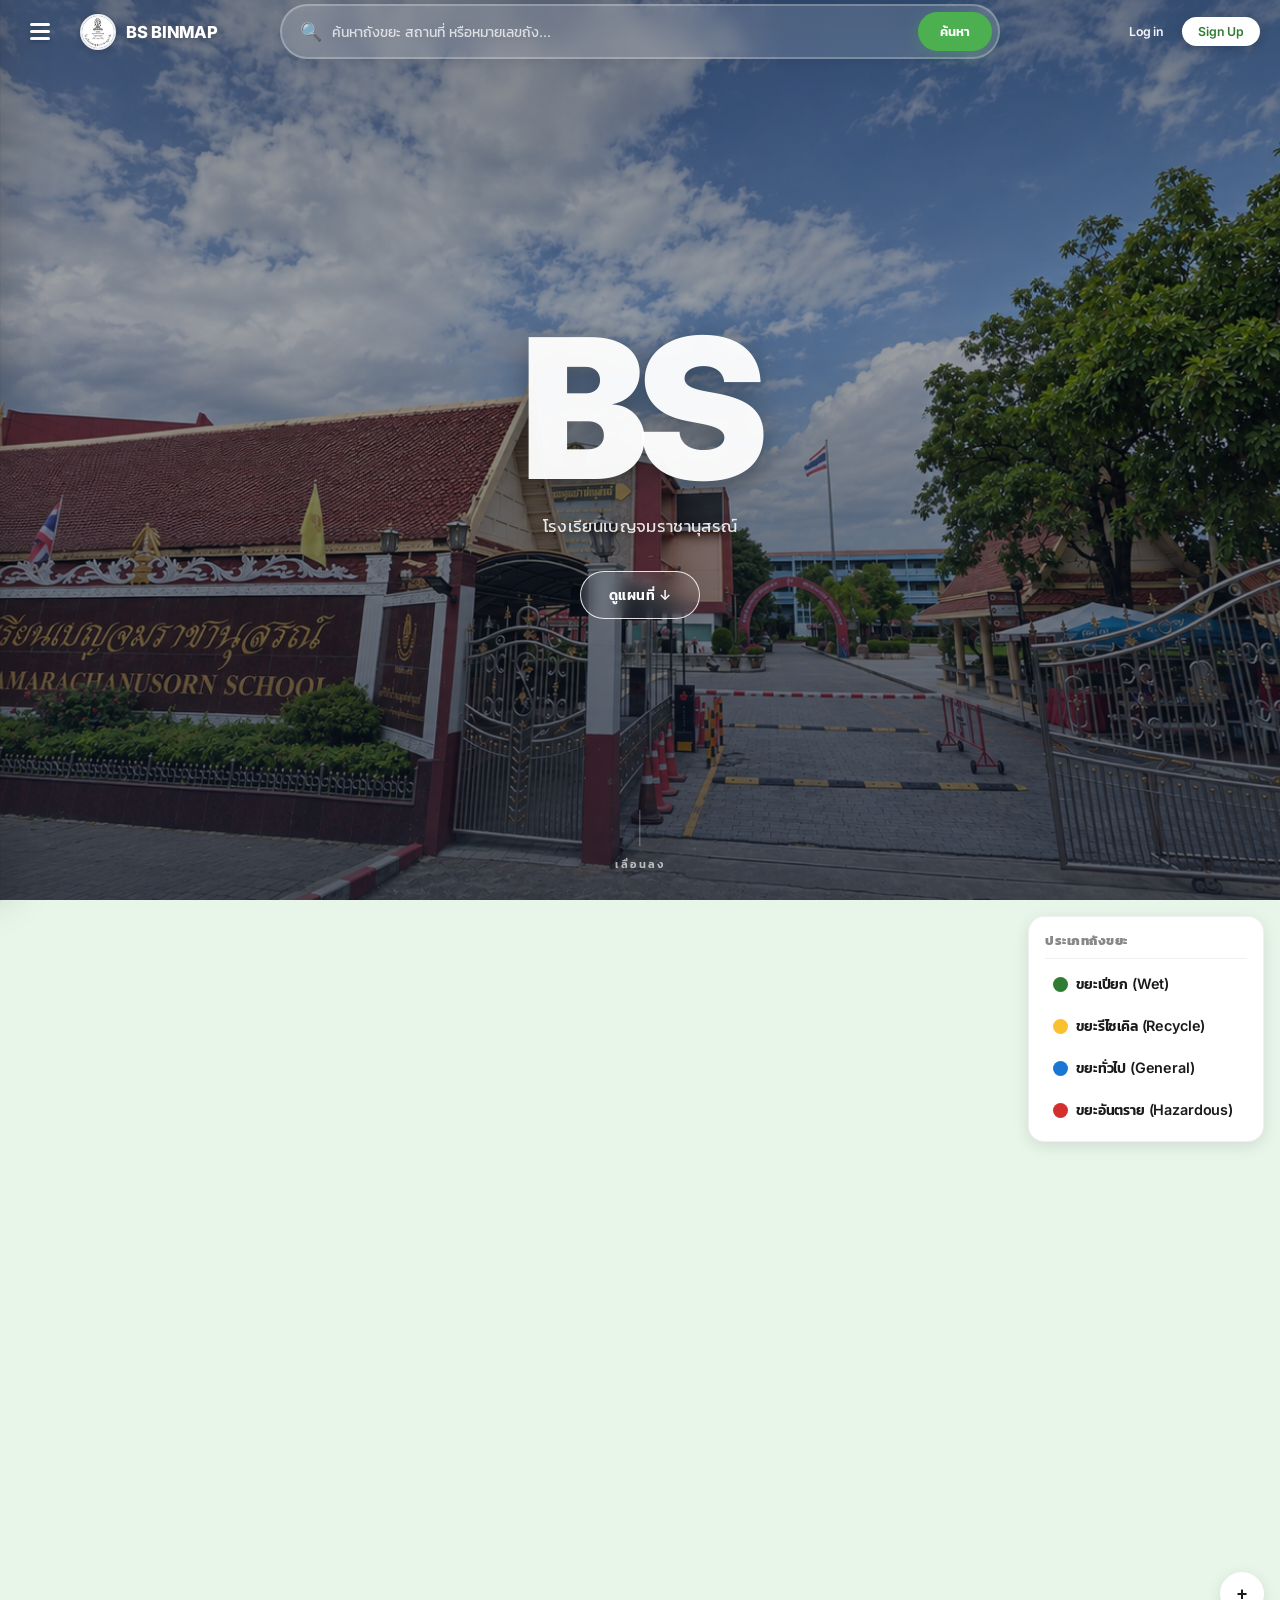
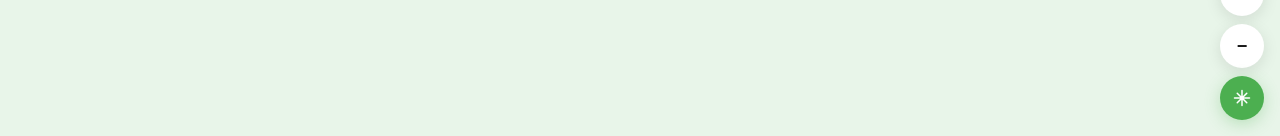
==== commit 932b4757: "Add files via upload" ====
--- a/index.html
+++ b/index.html
@@ -11,24 +11,6 @@
     <link rel="stylesheet" href="style.css">
 </head>
 <body>
-
-    <!-- Location Permission Modal -->
-    <div id="locationModal" class="location-modal-backdrop" style="display: none;">
-        <div class="location-modal">
-            <div class="location-modal-icon">📍</div>
-            <h3>อนุญาตการเข้าถึงตำแหน่ง</h3>
-            <p>ระบบต้องการรู้ตำแหน่งปัจจุบันของคุณ<br>เพื่อแสดงถังขยะที่ใกล้ที่สุดบนแผนที่<br>และบันทึกเหตุการณ์ร้องเรียนในพื้นที่ของคุณ</p>
-            <div class="location-modal-steps">
-                <div class="location-step-dot"></div>
-                <div class="location-step-line"></div>
-                <div class="location-step-dot inactive"></div>
-            </div>
-            <div class="location-modal-buttons">
-                <button class="location-modal-btn deny" id="locationDenyBtn">ไม่อนุญาต</button>
-                <button class="location-modal-btn allow" id="locationAllowBtn">อนุญาต</button>
-            </div>
-        </div>
-    </div>
 
     <!-- Nav Sidebar Backdrop -->
     <div id="navBackdrop" class="nav-backdrop" style="display:none;"></div>
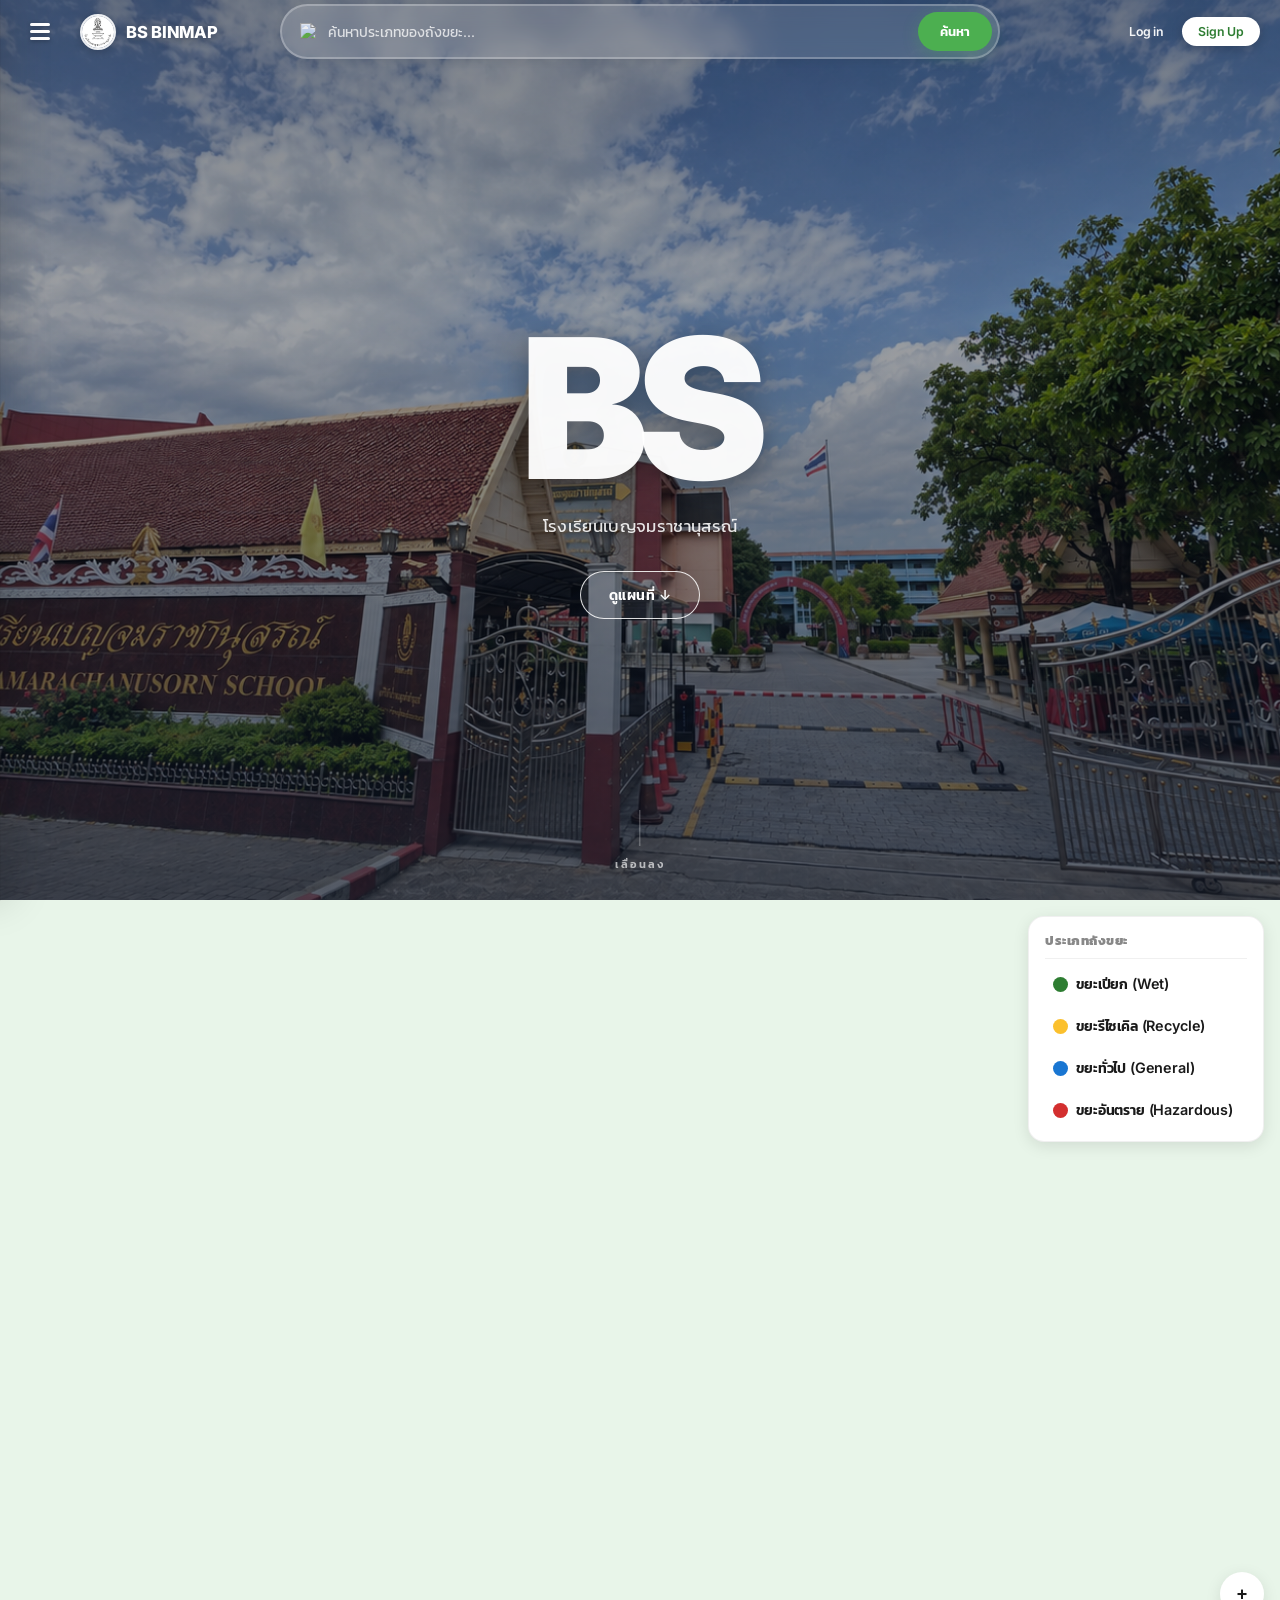
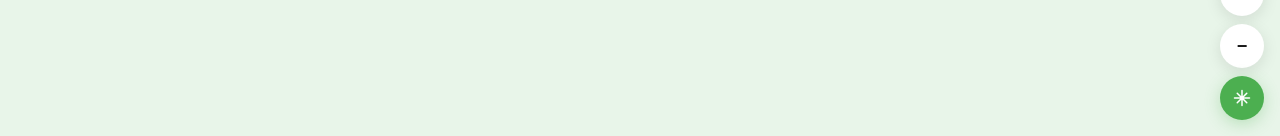
==== commit 552e3a67: "Add files via upload" ====
--- a/index.html
+++ b/index.html
@@ -25,41 +25,27 @@
             <button id="navCloseBtn" class="nav-close-btn" aria-label="ปิดเมนู">×</button>
         </div>
         <ul class="nav-menu">
-            <li><a href="#" class="nav-item active" data-nav="home" id="navHomeBtn"><span class="nav-ico">🏠</span> Home</a></li>
-            <li><a href="#" class="nav-item" data-nav="map" id="navMapBtn"><span class="nav-ico">🗺️</span> Map</a></li>
-            <li><a href="#" class="nav-item" data-nav="statistics"><span class="nav-ico">📊</span> Statistics</a></li>
-            <li><a href="#" class="nav-item" data-nav="reports"><span class="nav-ico">📋</span> Bin Reports</a></li>
-            <li class="nav-group">
-                <button class="nav-item nav-toggle" aria-expanded="false"><span class="nav-ico">💬</span> Comments <span class="nav-chevron">›</span></button>
-                <ul class="nav-submenu">
-                    <li><a href="#" class="nav-subitem">All Comments</a></li>
-                    <li><a href="#" class="nav-subitem">My Comments</a></li>
-                </ul>
-            </li>
-            <li class="nav-group">
-                <button class="nav-item nav-toggle" aria-expanded="false"><span class="nav-ico">🗑️</span> Bins <span class="nav-chevron">›</span></button>
-                <ul class="nav-submenu">
-                    <li><a href="#" class="nav-subitem">All Bins</a></li>
-                    <li><a href="#" class="nav-subitem">Add Bin</a></li>
-                </ul>
-            </li>
-            <li><a href="#" class="nav-item" data-nav="settings"><span class="nav-ico">⚙️</span> Settings</a></li>
-            <li><a href="#" class="nav-item" data-nav="report"><span class="nav-ico">🕐</span> Report</a></li>
+            <li class="nav-section-label">Navigate</li>
+            <li><a href="#" class="nav-item active" data-nav="home" id="navHomeBtn"><span class="nav-ico-wrap"><img src="assets/home.png" alt="Home" class="nav-icon-img"></span> Home</a></li>
+            <li><a href="#" class="nav-item" data-nav="map" id="navMapBtn"><span class="nav-ico-wrap"><img src="assets/maps-and-flags.png" alt="Map" class="nav-icon-img"></span> Map <span class="nav-badge" id="navMapBadge">45</span></a></li>
+            <li><a href="#" class="nav-item" data-nav="ai"><span class="nav-ico-wrap"><img src="assets/bot.png" alt="AI" class="nav-icon-img"></span> AI Search <span class="nav-badge" style="background:#7c4dff;">New</span></a></li>
+            <li><a href="#" class="nav-item" data-nav="binTypes"><span class="nav-ico-wrap">♻️</span> ประเภทของถังขยะ</a></li>
+            <li><a href="#" class="nav-item" data-nav="statistics"><span class="nav-ico-wrap"><img src="assets/statistics.png" alt="Stats" class="nav-icon-img"></span> Statistics</a></li>
+            <li><a href="#" class="nav-item" data-nav="report-problem"><span class="nav-ico-wrap"><img src="assets/warning.png" alt="Report" class="nav-icon-img"></span> Report Problem</a></li>
+            <li><a href="#" class="nav-item" data-nav="settings"><span class="nav-ico-wrap"><img src="assets/settings.png" alt="Settings" class="nav-icon-img"></span> Settings</a></li>
         </ul>
-        <!-- Sidebar Profile Footer — สไตล์ตามรูป VAST DS -->
+        <!-- Sidebar Profile Footer -->
         <div class="nav-sidebar-footer">
-            <div class="nav-theme-toggle">
-                <button class="theme-btn active" data-theme="light">☀ Light</button>
-                <button class="theme-btn" data-theme="dark">🌙 Dark</button>
-            </div>
             <div class="nav-profile-card" id="navProfileCard">
-                <img id="navProfileAvatar" class="nav-profile-avatar" src="assets/logo.jpg" alt="avatar">
+                <span class="nav-ico-wrap"><img src="assets/user.png" alt="User" class="nav-icon-img" style="width:20px;height:20px;"></span>
                 <div class="nav-profile-info">
+                    <span class="nav-ico" style="font-size:0.7rem;">●</span>
                     <span id="navProfileName" class="nav-profile-name">Guest</span>
-                    <span id="navProfileEmail" class="nav-profile-email">-</span>
-                </div>
-            </div>
-            <button id="navEditProfileBtn" class="nav-edit-profile-btn">✏️ แก้ไขโปรไฟล์</button>
+                    <span id="navProfileEmail" class="nav-profile-email" style="display:none;">-</span>
+                </div>
+                <img id="navProfileAvatar" class="nav-profile-avatar" src="assets/logo.jpg" alt="avatar" style="margin-left:auto;">
+            </div>
+            <button id="navEditProfileBtn" class="nav-edit-profile-btn" data-i18n="editProfile">✏️ แก้ไขโปรไฟล์</button>
             <!-- Inline Edit Form -->
             <form id="navProfileEditForm" class="nav-profile-edit-form" style="display:none;">
                 <div class="nav-edit-avatar-wrap" id="navEditAvatarWrap">
@@ -95,16 +81,16 @@
 
         <div class="header-center">
             <div class="search-box">
-                <span class="search-box-icon">🔍</span>
-                <input type="text" id="searchInput" class="search-box-input" placeholder="ค้นหาถังขยะ สถานที่ หรือหมายเลขถัง..." autocomplete="off">
+                <span class="search-box-icon"><img src="assets/world.png" alt="search" style="width:18px;height:18px;object-fit:contain;display:block;"></span>
+                <input type="text" id="searchInput" class="search-box-input" placeholder="ค้นหาประเภทของถังขยะ..." autocomplete="off">
                 <button id="searchBtn" class="search-btn" aria-label="ค้นหา"><span class="search-btn-label">ค้นหา</span></button>
             </div>
 
             <div id="searchSuggestions" class="search-suggestions">
-                <button class="suggest-chip" data-query="โรงอาหาร">🗑️ ถังใกล้โรงอาหาร</button>
-                <button class="suggest-chip" data-query="สนามฟุตบอล">⚽ ถังใกล้สนามฟุตบอล</button>
-                <button class="suggest-chip" data-query="สนามบาส">🏀 ถังใกล้สนามบาส</button>
-                <button class="suggest-chip" data-query="รีไซเคิล">♻️ หาถังรีไซเคิล</button>
+                <button class="suggest-chip" data-query="ขยะเปียก">🟢 ค้นหาถังขยะเปียก</button>
+                <button class="suggest-chip" data-query="ขยะรีไซเคิล">🟡 ค้นหาถังขยะรีไซเคิล</button>
+                <button class="suggest-chip" data-query="ขยะทั่วไป">🔵 ค้นหาถังขยะทั่วไป</button>
+                <button class="suggest-chip" data-query="ขยะอันตราย">🔴 ค้นหาถังขยะอันตราย</button>
             </div>
 
             <div id="searchResults" class="search-results-dropdown" style="display:none;"></div>
@@ -136,6 +122,86 @@
             <button id="heroCTA" class="hero-cta">ดูแผนที่ ↓</button>
         </div>
         <div class="hero-scroll-hint">เลื่อนลง</div>
+    </section>
+
+    <!-- Bin Types Full Page — พื้นอ่อน 4 Card -->
+    <section id="binTypesPage" class="bin-types-page" style="display:none;">
+        <button class="bin-types-close" id="binTypesClose">×</button>
+        <div class="bin-types-header">
+            <div class="bin-types-kicker">♻️ ประเภทของถังขยะ</div>
+            <h2 class="bin-types-title">รู้ว่าขยะประเภทไหน ควรทิ้งลงถังอะไร</h2>
+            <p class="bin-types-subtitle">แยกให้ถูกสี ถูกประเภท ช่วยลดขยะและรักษาสิ่งแวดล้อม</p>
+        </div>
+        <div class="bin-types-grid">
+            <div class="bin-type-col col-green">
+                <div class="bin-type-badge">🟢 สีเขียว</div>
+                <img src="assets/bin-green.png" alt="ถังขยะเปียก" class="bin-type-img">
+                <div class="bin-type-name">ขยะเปียก</div>
+                <p class="bin-type-desc">ขยะย่อยสลายได้ นำไปทำปุ๋ยหมักได้</p>
+                <ul class="bin-type-examples">
+                    <li>เศษอาหาร เปลือกผลไม้ เศษเนื้อ</li>
+                    <li>เศษผัก ก้างปลา เปลือกไข่</li>
+                    <li>ใบไม้ เศษหญ้า กิ่งไม้เล็ก</li>
+                    <li>กากกาแฟ ถุงชา</li>
+                    <li>เศษขนมปัง ข้าวบูด</li>
+                </ul>
+                <div class="bin-type-actions">
+                    <button class="bin-type-btn outline" onclick="document.getElementById('binTypesPage').style.display='none';">ดูรายละเอียด</button>
+                    <button class="bin-type-btn solid green" onclick="document.getElementById('binTypesPage').style.display='none'; document.getElementById('searchInput').value='ขยะเปียก'; document.getElementById('mapSection').scrollIntoView({behavior:'smooth'}); setTimeout(()=>document.getElementById('searchInput').dispatchEvent(new Event('input')),300);">ค้นหาถังบนแผนที่</button>
+                </div>
+            </div>
+            <div class="bin-type-col col-blue">
+                <div class="bin-type-badge blue">🔵 สีน้ำเงิน</div>
+                <img src="assets/bin-blue.png" alt="ถังขยะรีไซเคิล" class="bin-type-img">
+                <div class="bin-type-name">ขยะรีไซเคิล</div>
+                <p class="bin-type-desc">ขยะที่นำกลับมาใช้ใหม่ได้</p>
+                <ul class="bin-type-examples">
+                    <li>กระดาษ ขวดพลาสติก PET</li>
+                    <li>ขวดแก้ว กระป๋องโลหะ อลูมิเนียม</li>
+                    <li>กล่องนม ถุงพลาสติกสะอาด</li>
+                    <li>หนังสือพิมพ์ นิตยสาร ลังกระดาษ</li>
+                    <li>ขวดแชมพู แกลลอนพลาสติก</li>
+                </ul>
+                <div class="bin-type-actions">
+                    <button class="bin-type-btn outline" onclick="document.getElementById('binTypesPage').style.display='none';">ดูรายละเอียด</button>
+                    <button class="bin-type-btn solid blue" onclick="document.getElementById('binTypesPage').style.display='none'; document.getElementById('searchInput').value='ขยะรีไซเคิล'; document.getElementById('mapSection').scrollIntoView({behavior:'smooth'}); setTimeout(()=>document.getElementById('searchInput').dispatchEvent(new Event('input')),300);">ค้นหาถังบนแผนที่</button>
+                </div>
+            </div>
+            <div class="bin-type-col col-yellow">
+                <div class="bin-type-badge yellow">🟡 สีเหลือง</div>
+                <img src="assets/bin-yellow.png" alt="ถังขยะทั่วไป" class="bin-type-img">
+                <div class="bin-type-name">ขยะทั่วไป</div>
+                <p class="bin-type-desc">ขยะย่อยสลายยาก ไม่คุ้มรีไซเคิล</p>
+                <ul class="bin-type-examples">
+                    <li>ถุงพลาสติกเปื้อน เศษผ้า</li>
+                    <li>โฟม ซองขนม ถุงวิบวับ</li>
+                    <li>ทิชชู่ใช้แล้ว ผ้าอนามัย</li>
+                    <li>ซองกาแฟ หลอดพลาสติก</li>
+                    <li>เศษเซรามิก แก้วแตกห่อแล้ว</li>
+                </ul>
+                <div class="bin-type-actions">
+                    <button class="bin-type-btn outline" onclick="document.getElementById('binTypesPage').style.display='none';">ดูรายละเอียด</button>
+                    <button class="bin-type-btn solid yellow" onclick="document.getElementById('binTypesPage').style.display='none'; document.getElementById('searchInput').value='ขยะทั่วไป'; document.getElementById('mapSection').scrollIntoView({behavior:'smooth'}); setTimeout(()=>document.getElementById('searchInput').dispatchEvent(new Event('input')),300);">ค้นหาถังบนแผนที่</button>
+                </div>
+            </div>
+            <div class="bin-type-col col-red">
+                <div class="bin-type-badge red">🔴 สีแดง</div>
+                <img src="assets/bin-red.png" alt="ถังขยะอันตราย" class="bin-type-img">
+                <div class="bin-type-name">ขยะอันตราย</div>
+                <p class="bin-type-desc">ขยะที่มีสารอันตราย ต้องแยกทิ้ง</p>
+                <ul class="bin-type-examples">
+                    <li>ถ่านไฟฉาย แบตเตอรี่ ถ่านลิเธียม</li>
+                    <li>หลอดไฟ กระป๋องสเปรย์ สีสเปรย์</li>
+                    <li>ยาหมดอายุ สารเคมี น้ำยาล้างห้องน้ำ</li>
+                    <li>ตลับหมึกพิมพ์ โทนเนอร์</li>
+                    <li>อุปกรณ์อิเล็กทรอนิกส์เล็ก</li>
+                </ul>
+                <div class="bin-type-actions">
+                    <button class="bin-type-btn outline" onclick="document.getElementById('binTypesPage').style.display='none';">ดูรายละเอียด</button>
+                    <button class="bin-type-btn solid red" onclick="document.getElementById('binTypesPage').style.display='none'; document.getElementById('searchInput').value='ขยะอันตราย'; document.getElementById('mapSection').scrollIntoView({behavior:'smooth'}); setTimeout(()=>document.getElementById('searchInput').dispatchEvent(new Event('input')),300);">ค้นหาถังบนแผนที่</button>
+                </div>
+            </div>
+        </div>
     </section>
 
     <main class="content-area" id="mapSection">
@@ -336,6 +402,62 @@
         </div>
     </div>
 
+    <!-- AI Chatbot Full Page — แบบ Gemini -->
+    <div id="aiChatPage" class="ai-chat-page" style="display:none;">
+        <button class="ai-chat-close" id="aiChatClose" aria-label="ปิด">✕</button>
+        <div class="ai-chat-glow"></div>
+        <div class="ai-chat-center">
+            <h1 class="ai-chat-title">ถามมาได้เลย <span id="aiChatUser">คุณ Guest</span></h1>
+            <div class="ai-chat-bar">
+                <button class="ai-chat-plus" id="aiChatPlus" title="แนบรูปภาพ">＋</button>
+                <input type="file" id="aiChatFile" accept="image/*" style="display:none;">
+                <input type="text" id="aiChatInput" class="ai-chat-input" placeholder="ถาม AI BINMAP">
+            </div>
+            <div id="aiAttachPreview" class="ai-attach-preview" style="display:none;"></div>
+            <div id="aiChatHistory" class="ai-chat-history"></div>
+        </div>
+    </div>
+    <!-- Statistics Modal -->
+    <div id="statsModal" class="modal-backdrop" style="display:none;">
+        <div class="modal-container" style="max-width:520px;">
+            <div class="modal-header"><h3>📊 Statistics</h3><button class="close-modal-x" data-close="statsModal">&times;</button></div>
+            <div class="modal-body" id="statsBody"><p style="color:var(--text-muted);">กำลังโหลด...</p></div>
+        </div>
+    </div>
+    <!-- Comments Modal -->
+    <div id="commentsModal" class="modal-backdrop" style="display:none;">
+        <div class="modal-container" style="max-width:560px; max-height:80vh; overflow:hidden; display:flex; flex-direction:column;">
+            <div class="modal-header"><h3>💬 ความคิดเห็นทั้งหมด</h3><button class="close-modal-x" data-close="commentsModal">&times;</button></div>
+            <div class="modal-body" id="commentsModalBody" style="overflow-y:auto; max-height:60vh;"></div>
+        </div>
+    </div>
+    <!-- Report Modal -->
+    <div id="reportModal" class="modal-backdrop" style="display:none;">
+        <div class="modal-container" style="max-width:480px;">
+            <div class="modal-header"><h3>🚨 Report a Problem</h3><button class="close-modal-x" data-close="reportModal">&times;</button></div>
+            <div class="modal-body">
+                <form id="reportForm" style="display:flex; flex-direction:column; gap:10px;">
+                    <label class="nav-field-label">ถังขยะ</label>
+                    <select id="reportBinSelect" class="nav-input"><option value="">-- เลือกถัง --</option></select>
+                    <label class="nav-field-label">รายละเอียด</label>
+                    <textarea id="reportText" class="nav-input" rows="3" placeholder="อธิบายปัญหา..." required></textarea>
+                    <button type="submit" class="btn-auth-submit">ส่งรายงาน</button>
+                </form>
+                <div id="reportStatus" style="display:none; margin-top:8px; padding:8px; border-radius:8px; font-size:0.82rem; text-align:center;"></div>
+            </div>
+        </div>
+    </div>
+    <!-- Settings Modal -->
+    <div id="settingsModal" class="modal-backdrop" style="display:none;">
+        <div class="modal-container" style="max-width:420px;">
+            <div class="modal-header"><h3>⚙️ Settings</h3><button class="close-modal-x" data-close="settingsModal">&times;</button></div>
+            <div class="modal-body" style="gap:14px;">
+                <div style="display:flex; justify-content:space-between; align-items:center;"><span data-i18n="theme">ธีม</span><div class="nav-theme-toggle" style="width:160px;"><button class="theme-btn active" data-theme="light">☀ Light</button><button class="theme-btn" data-theme="dark">🌙 Dark</button></div></div>
+                <div style="display:flex; justify-content:space-between; align-items:center;"><span data-i18n="language">ภาษา</span><div class="nav-theme-toggle" style="width:160px;"><button class="theme-btn active" data-lang="th">🇹🇭 ไทย</button><button class="theme-btn" data-lang="en">🇬🇧 EN</button></div></div>
+                <p style="font-size:0.78rem; color:var(--text-muted); text-align:center; margin-top:8px;">BS BINMAP v1.0 · โรงเรียนเบญจมราชานุสรณ์</p>
+            </div>
+        </div>
+    </div>
     <!-- Image Viewer Modal -->
     <div id="imageViewerModal" class="image-viewer-backdrop">
         <div class="image-viewer-container">
--- a/style.css
+++ b/style.css
@@ -184,7 +184,9 @@
 .nav-close-btn:hover { background: rgba(0,0,0,0.06); color: var(--text-primary); transform: rotate(90deg); }
 .nav-sidebar-header .brand-name { color: var(--dark-green); font-size: 1.45rem; font-weight: 900; }
 .nav-sidebar-header .trash-icon { color: var(--primary-green); width: 26px; height: 26px; }
-.nav-menu { list-style: none; padding: 16px 12px; display: flex; flex-direction: column; gap: 6px; flex: 1; }
+.nav-menu { list-style: none; padding: 16px 12px; display: flex; flex-direction: column; gap: 4px; flex: 1; }
+.nav-section-label { font-size: 0.68rem; font-weight: 700; letter-spacing: 0.08em; text-transform: uppercase; color: var(--text-muted); padding: 10px 12px 4px; }
+.nav-divider { border: none; border-top: 1px solid rgba(0,0,0,0.06); margin: 8px 12px; }
 .nav-sidebar-footer { margin-top: auto; padding: 16px 12px; border-top: 1px solid rgba(0,0,0,0.06); display: flex; flex-direction: column; gap: 12px; background: linear-gradient(180deg, transparent, rgba(0,0,0,0.015)); }
 .nav-theme-toggle { display: flex; gap: 6px; background: var(--bg-light); border-radius: 999px; padding: 4px; }
 .theme-btn { flex:1; padding: 7px 10px; border-radius: 999px; border: none; font-size: 0.78rem; font-weight: 600; cursor: pointer; background: transparent; color: var(--text-muted); }
@@ -206,28 +208,162 @@
 .btn-cancel-sm { flex:1; padding: 9px; border-radius: 10px; border: 1.5px solid rgba(0,0,0,0.1); background: var(--bg-light); font-weight: 600; cursor: pointer; }
 .btn-save-sm { flex:1; padding: 9px; border-radius: 10px; border: none; background: var(--primary-green); color: white; font-weight: 600; cursor: pointer; }
 .nav-edit-status { padding: 8px 10px; border-radius: 8px; font-size: 0.8rem; font-weight: 600; text-align: center; }
+/* ── Smooth Animations Global ── */
+* { scroll-behavior: smooth; }
+@media (prefers-reduced-motion: no-preference) {
+  .hero-bg { transition: transform 0.8s var(--ease-smooth); }
+  .hero:hover .hero-bg { transform: scale(1.03); }
+  .hero-content { animation: heroIn 0.9s var(--ease) both; }
+  @keyframes heroIn { from { opacity: 0; transform: translateY(18px); } to { opacity: 1; transform: translateY(0); } }
+  .bin-type-col { transition: transform 0.28s var(--ease), box-shadow 0.28s var(--ease); }
+  .bin-type-col:hover { transform: translateY(-6px); box-shadow: 0 16px 40px rgba(0,0,0,0.12); }
+  .modal-backdrop { animation: fadeIn 0.22s var(--ease); }
+  .modal-container { animation: modalSlideUp 0.32s var(--ease-pop); }
+  .ai-chat-page { animation: fadeIn 0.28s var(--ease); }
+  .bin-types-page { animation: fadeIn 0.28s var(--ease); }
+  .map-legend, .map-controls { transition: right 0.34s var(--ease), transform 0.34s var(--ease); }
+  .nav-item, .bin-type-btn, .search-btn, .btn-signup, .hero-cta { transition: all 0.22s var(--ease); }
+}
+/* ── Bin Types Full Page — พื้นอ่อน 4 Card ── */
+.bin-types-page { position: fixed; inset: 0; z-index: 3200; background: #F1F8F3; display: flex; flex-direction: column; align-items: center; justify-content: flex-start; overflow-y: auto; padding: 32px 32px 32px; gap: 22px; }
+.bin-types-close { position: fixed; top: 16px; right: 16px; width: 40px; height: 40px; border-radius: 50%; border: none; background: white; color: #1B7A2B; font-size: 1.5rem; cursor: pointer; box-shadow: 0 2px 12px rgba(0,0,0,0.15); z-index: 2; }
+.bin-types-header { text-align: center; max-width: 640px; margin: 0 auto; }
+.bin-types-kicker { display: inline-flex; align-items: center; gap: 8px; background: white; border: 1px solid rgba(0,0,0,0.06); padding: 7px 16px; border-radius: 999px; font-size: 0.85rem; font-weight: 700; color: var(--dark-green); box-shadow: 0 1px 6px rgba(0,0,0,0.06); }
+.bin-types-title { margin-top: 14px; font-size: clamp(1.5rem, 3vw, 2.1rem); font-weight: 800; color: var(--text-primary); letter-spacing: -0.02em; }
+.bin-types-subtitle { margin-top: 8px; font-size: 0.95rem; color: var(--text-muted); }
+.bin-types-grid { display: grid; grid-template-columns: repeat(4,1fr); gap: 24px; max-width: 1280px; width: 100%; align-content: start; }
+.bin-type-col { display: flex; flex-direction: column; align-items: center; padding: 28px 22px 22px; text-align: center; gap: 14px; background: white; border-radius: 20px; border: 1px solid rgba(0,0,0,0.06); box-shadow: 0 8px 28px rgba(0,0,0,0.08); position: relative; overflow: hidden; min-height: 640px; }
+.bin-type-col::before { content: ''; position: absolute; top: 0; left: 0; right: 0; height: 6px; }
+.col-green::before { background: #2E7D32; }
+.col-blue::before { background: #1976D2; }
+.col-yellow::before { background: #FBC02D; }
+.col-red::before { background: #D32F2F; }
+.bin-type-badge { display: inline-flex; align-items: center; gap: 6px; padding: 6px 12px; border-radius: 999px; font-size: 0.78rem; font-weight: 700; border: 1px solid transparent; }
+.col-green .bin-type-badge { background: rgba(46,125,50,0.1); color: #2E7D32; border-color: rgba(46,125,50,0.15); }
+.col-blue .bin-type-badge.blue { background: rgba(25,118,210,0.1); color: #1565C0; border-color: rgba(25,118,210,0.15); }
+.col-yellow .bin-type-badge.yellow { background: rgba(251,192,45,0.15); color: #8d6e00; border-color: rgba(251,192,45,0.25); }
+.col-red .bin-type-badge.red { background: rgba(211,47,47,0.1); color: #C62828; border-color: rgba(211,47,47,0.15); }
+.bin-type-name { font-size: 1.18rem; font-weight: 800; color: var(--text-primary); }
+.bin-type-badge { font-size: 0.82rem !important; padding: 6px 14px !important; }
+.bin-type-desc { font-size: 0.82rem !important; }
+.bin-types-title { font-size: clamp(1.4rem, 2.8vw, 1.9rem) !important; }
+.bin-types-kicker { font-size: 0.82rem !important; padding: 6px 14px !important; }
+.bin-types-subtitle { font-size: 0.88rem !important; }
+.bin-type-img { width: 180px; height: 180px; object-fit: contain; border: none; box-shadow: none; filter: drop-shadow(0 8px 16px rgba(0,0,0,0.12)); image-rendering: auto; }
+.bin-type-desc { font-size: 0.82rem; color: var(--text-secondary); line-height: 1.45; }
+.bin-type-examples { list-style: none; padding: 0; margin: 0; font-size: 0.78rem; line-height: 1.6; color: var(--text-secondary); text-align: left; width: 100%; background: var(--bg-light); border-radius: 12px; padding: 12px 14px; }
+.bin-type-examples li::before { content: "• "; color: var(--text-muted); }
+.bin-type-actions { display: flex; flex-direction: column; gap: 8px; width: 100%; margin-top: auto; padding-top: 6px; }
+.bin-type-btn { width: 100%; padding: 10px 14px; border-radius: 10px; font-size: 0.82rem; font-weight: 700; cursor: pointer; border: 1.5px solid transparent; transition: all 0.2s var(--ease); }
+.bin-type-btn.outline { background: white; border-color: rgba(0,0,0,0.1); color: var(--text-primary); }
+.bin-type-btn.outline:hover { border-color: rgba(0,0,0,0.18); background: var(--bg-light); }
+.bin-type-btn.solid.green { background: #2E7D32; color: white; border-color: #2E7D32; }
+.bin-type-btn.solid.blue { background: #1976D2; color: white; border-color: #1976D2; }
+.bin-type-btn.solid.yellow { background: #FBC02D; color: #3d3300; border-color: #FBC02D; }
+.bin-type-btn.solid.red { background: #D32F2F; color: white; border-color: #D32F2F; }
+@media (max-width: 700px) { .bin-types-grid { grid-template-columns: 1fr 1fr; } }
+/* ── Dark Theme ── */
+[data-theme="dark"] { --bg-white: #1e1e1e; --bg-light: #2a2a2a; --bg-card: #252525; --map-tint: #1a2a1e; --text-primary: #e8e8e8; --text-secondary: #a0a0a0; --text-muted: #7a7a7a; }
+[data-theme="dark"] body { background: #121212; color: var(--text-primary); }
+[data-theme="dark"] .main-header { background: rgba(30,30,30,0.96); border-bottom-color: rgba(255,255,255,0.08); }
+[data-theme="dark"] .main-header.is-transparent { background: transparent; }
+[data-theme="dark"] .nav-sidebar { background: linear-gradient(180deg, #1e1e1e 0%, #181818 100%); }
+[data-theme="dark"] .nav-sidebar-header { background: rgba(30,30,30,0.85); border-bottom-color: rgba(255,255,255,0.06); }
+[data-theme="dark"] .modal-container, [data-theme="dark"] .sidebar { background: #1e1e1e; color: var(--text-primary); }
+[data-theme="dark"] .map-card { border-color: rgba(255,255,255,0.06); }
+[data-theme="dark"] .hero-overlay { background: linear-gradient(180deg, rgba(0,0,0,0.45) 0%, rgba(0,0,0,0.25) 35%, rgba(0,0,0,0.65) 100%); }
+/* ── AI Chat Full Page (Green-White theme) ── */
+.ai-chat-page { position: fixed; inset: 0; background: linear-gradient(180deg, #f8faf8 0%, #ffffff 55%, #E8F5E9 100%); z-index: 3000; display: flex; align-items: center; justify-content: center; overflow: hidden; }
+.ai-chat-close { position: absolute; top: 16px; right: 16px; width: 36px; height: 36px; border-radius: 50%; border: 1px solid rgba(0,0,0,0.08); background: white; color: var(--text-primary); font-size: 1.1rem; cursor: pointer; z-index: 2; box-shadow: 0 2px 12px rgba(0,0,0,0.08); }
+.ai-chat-glow { position: absolute; width: 560px; height: 340px; background: radial-gradient(ellipse at center, rgba(76,175,80,0.28) 0%, rgba(129,199,132,0.18) 40%, transparent 70%); filter: blur(20px); pointer-events: none; }
+.ai-chat-center { position: relative; z-index: 1; display: flex; flex-direction: column; align-items: center; gap: 24px; width: 100%; max-width: 600px; padding: 40px 20px; }
+.ai-chat-title { color: var(--dark-green); font-size: 1.4rem; font-weight: 700; text-align: center; letter-spacing: -0.02em; }
+.ai-chat-bar { display: flex; align-items: center; gap: 10px; width: 100%; background: white; border: 1.5px solid rgba(76,175,80,0.2); border-radius: 999px; padding: 8px 10px 8px 14px; box-shadow: 0 4px 20px rgba(76,175,80,0.12); }
+.ai-chat-plus { width: 32px; height: 32px; border-radius: 50%; border: none; background: var(--primary-green); color: white; font-size: 1.2rem; cursor: pointer; flex-shrink: 0; display: flex; align-items: center; justify-content: center; box-shadow: 0 2px 8px rgba(76,175,80,0.3); }
+.ai-chat-plus:hover { background: var(--dark-green); }
+.ai-chat-input { flex: 1; background: transparent; border: none; outline: none; color: var(--text-primary); font-size: 0.92rem; }
+.ai-chat-input::placeholder { color: var(--text-muted); }
+.ai-chat-history { width: 100%; max-height: 42vh; overflow-y: auto; display: flex; flex-direction: column; gap: 10px; }
+.ai-msg { padding: 11px 16px; border-radius: 16px; font-size: 0.9rem; line-height: 1.55; max-width: 88%; box-shadow: 0 1px 8px rgba(0,0,0,0.06); animation: chatIn 0.35s var(--ease); }
+.ai-msg.user { align-self: flex-end; background: var(--primary-green); color: white; border-radius: 18px 18px 4px 18px; }
+.ai-msg.bot { align-self: flex-start; background: white; color: var(--text-primary); border: 1px solid rgba(0,0,0,0.06); border-radius: 18px 18px 18px 4px; }
+.ai-typing { display: inline-flex; gap: 4px; padding: 10px 14px; }
+.ai-typing span { width: 6px; height: 6px; border-radius: 50%; background: var(--text-muted); animation: typingDot 1.2s infinite; }
+.ai-typing span:nth-child(2) { animation-delay: 0.15s; }
+.ai-typing span:nth-child(3) { animation-delay: 0.3s; }
+@keyframes chatIn { from { opacity: 0; transform: translateY(10px) scale(0.98); } to { opacity: 1; transform: translateY(0) scale(1); } }
+@keyframes typingDot { 0%, 60%, 100% { opacity: 0.3; transform: translateY(0); } 30% { opacity: 1; transform: translateY(-4px); } }
+.ai-chat-center { height: 100%; justify-content: center; }
+.ai-chat-center.has-messages { justify-content: flex-start; padding-top: 80px; padding-bottom: 20px; height: 100%; }
+.ai-chat-center.has-messages .ai-chat-title { display: none; }
+.ai-chat-center.has-messages .ai-chat-glow { opacity: 0.15; }
+.ai-chat-center.has-messages .ai-chat-bar { order: 3; margin-top: auto; }
+.ai-chat-center.has-messages .ai-chat-history { flex: 1 1 auto; max-height: none; justify-content: flex-start; align-items: stretch; }
+.ai-chat-history { transition: transform 0.4s var(--ease), opacity 0.3s var(--ease); width: 100%; }
+/* Dark mode — ฟ้อนต์ที่พิมพ์เป็นสีขาว */
+[data-theme="dark"] .ai-chat-page { background: #000; }
+[data-theme="dark"] .ai-chat-title { color: white; }
+[data-theme="dark"] .ai-chat-bar { background: #1a1a1a; border-color: rgba(255,255,255,0.1); }
+[data-theme="dark"] .ai-chat-input { color: white; }
+[data-theme="dark"] .ai-chat-input::placeholder { color: rgba(255,255,255,0.45); }
+[data-theme="dark"] .ai-msg.bot { background: #1e1e1e; color: #e8e8e8; border-color: rgba(255,255,255,0.08); }
+[data-theme="dark"] .ai-typing span { background: #888; }
+.ai-attach-preview { display: flex; gap: 8px; flex-wrap: wrap; margin-bottom: 8px; }
+.ai-attach-preview img { width: 72px; height: 72px; object-fit: cover; border-radius: 10px; border: 1.5px solid rgba(76,175,80,0.2); }
 .nav-item {
     display: flex;
     align-items: center;
     gap: 12px;
     width: 100%;
-    padding: 13px 16px;
+    padding: 12px 14px;
     border-radius: 14px;
     color: var(--text-secondary);
     text-decoration: none;
-    font-size: 0.96rem;
+    font-size: 0.94rem;
     font-weight: 600;
     background: transparent;
     border: 1px solid transparent;
     font-family: inherit;
     cursor: pointer;
     text-align: left;
+    transition: all 0.22s var(--ease);
+    position: relative;
+    overflow: hidden;
+}
+.nav-item::before {
+    content: '';
+    position: absolute;
+    left: 0;
+    top: 50%;
+    transform: translateY(-50%);
+    width: 3px;
+    height: 0;
+    background: var(--primary-green);
+    border-radius: 0 3px 3px 0;
+    transition: height 0.22s var(--ease);
+}
+.nav-item:hover::before { height: 60%; }
+.nav-item:hover { background: white; color: var(--text-primary); border-color: rgba(0,0,0,0.06); box-shadow: 0 2px 12px rgba(0,0,0,0.06); transform: translateX(3px); }
+.nav-item.active { background: linear-gradient(135deg, var(--primary-green) 0%, #2E7D32 100%); color: white; border-color: transparent; box-shadow: 0 6px 20px rgba(76,175,80,0.35); }
+.nav-item.active::before { display: none; }
+.nav-ico-wrap {
+    width: 36px;
+    height: 36px;
+    border-radius: 10px;
+    display: flex;
+    align-items: center;
+    justify-content: center;
+    font-size: 1.05rem;
+    flex-shrink: 0;
+    background: var(--bg-light);
+    border: 1px solid rgba(0,0,0,0.04);
     transition: all 0.2s var(--ease);
-    position: relative;
-}
-.nav-item:hover { background: rgba(76,175,80,0.06); color: var(--text-primary); border-color: rgba(76,175,80,0.08); transform: translateX(2px); }
-.nav-item.active { background: var(--primary-green); color: white; border-color: var(--primary-green); box-shadow: 0 4px 16px rgba(76,175,80,0.3); }
-.nav-item.active .nav-ico { filter: brightness(0) invert(1); }
+}
+.nav-icon-img { width: 20px; height: 20px; object-fit: contain; display: block; }
+.nav-item:hover .nav-ico-wrap { background: var(--map-tint); border-color: rgba(76,175,80,0.15); transform: scale(1.05); }
+.nav-item.active .nav-ico-wrap { background: rgba(255,255,255,0.2); border-color: rgba(255,255,255,0.25); }
+.nav-badge { margin-left: auto; background: var(--primary-green); color: white; font-size: 0.7rem; font-weight: 700; padding: 2px 8px; border-radius: 999px; }
+.nav-item.active .nav-badge { background: white; color: var(--dark-green); }
 .nav-ico { width: 20px; text-align: center; flex-shrink: 0; }
 .nav-chevron { margin-left: auto; font-size: 1rem; transition: transform 0.2s var(--ease); }
 .nav-group .nav-toggle[aria-expanded="true"] .nav-chevron { transform: rotate(90deg); }
